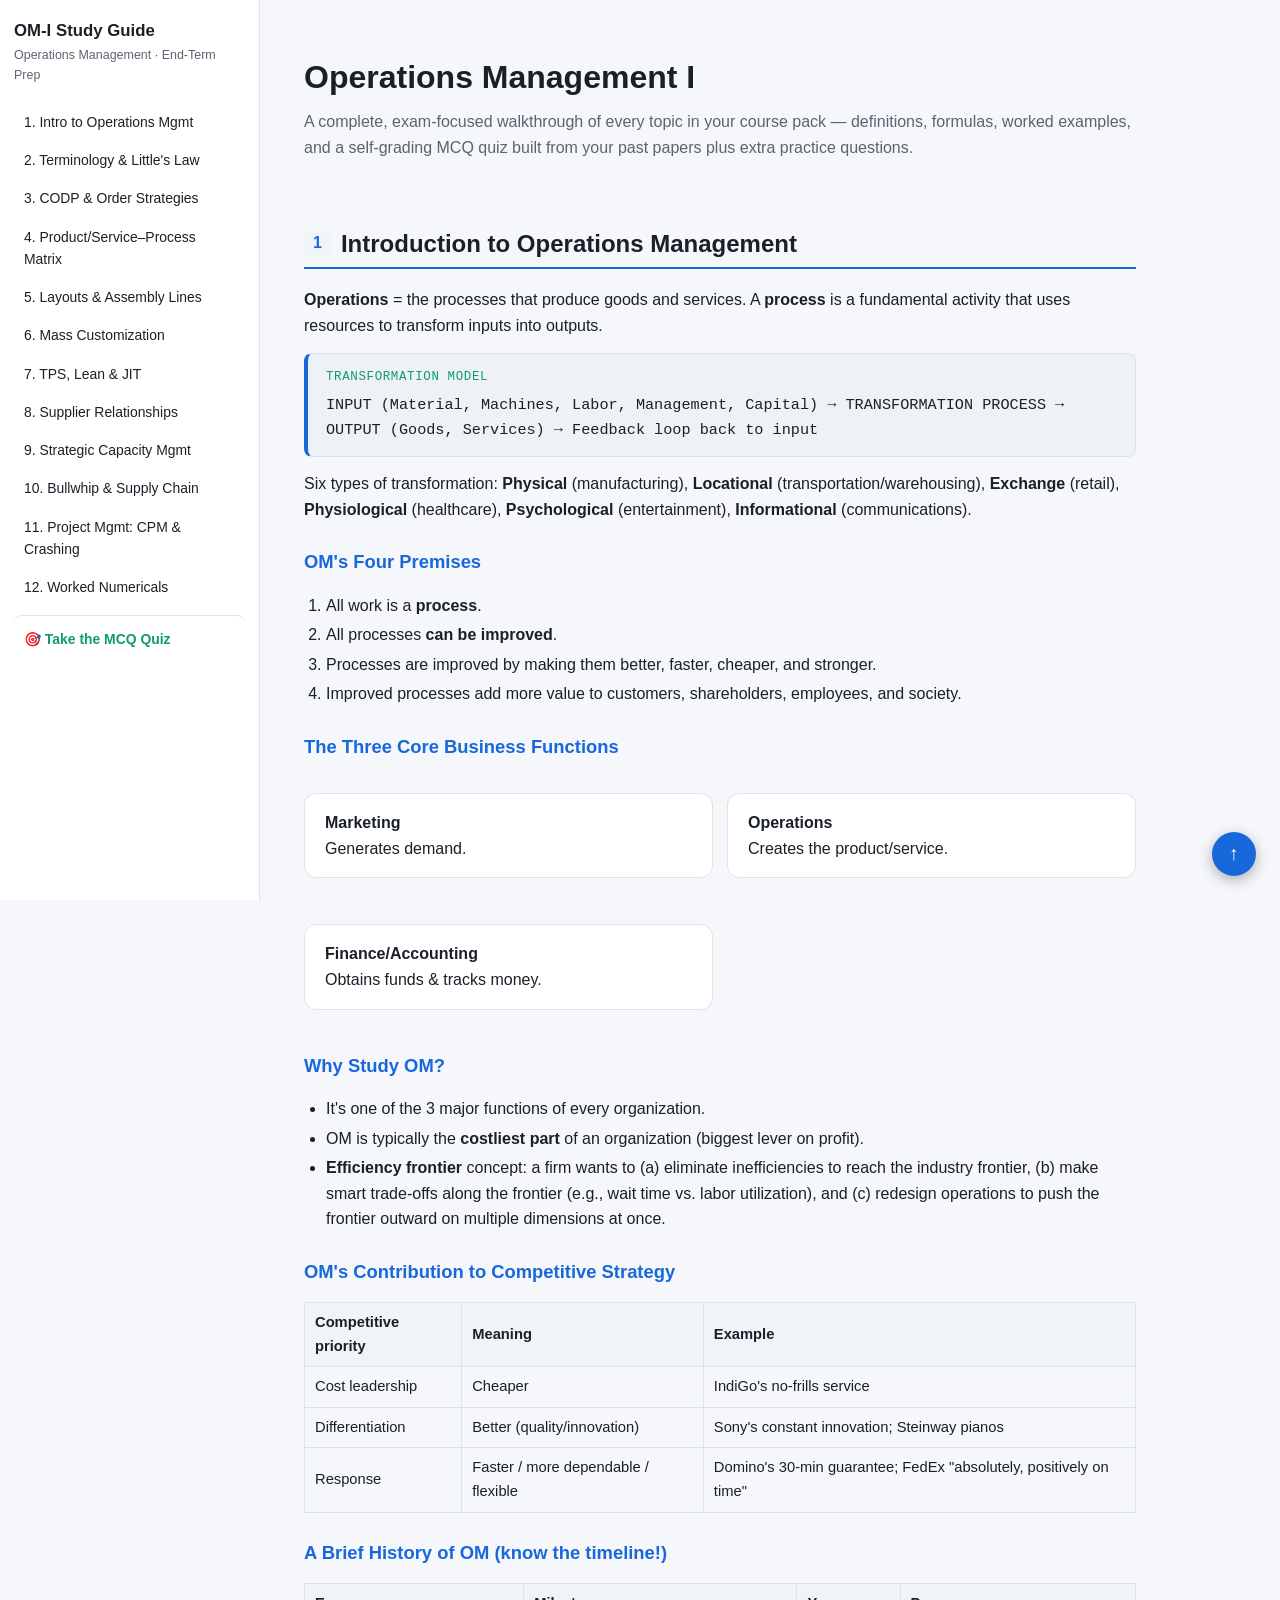
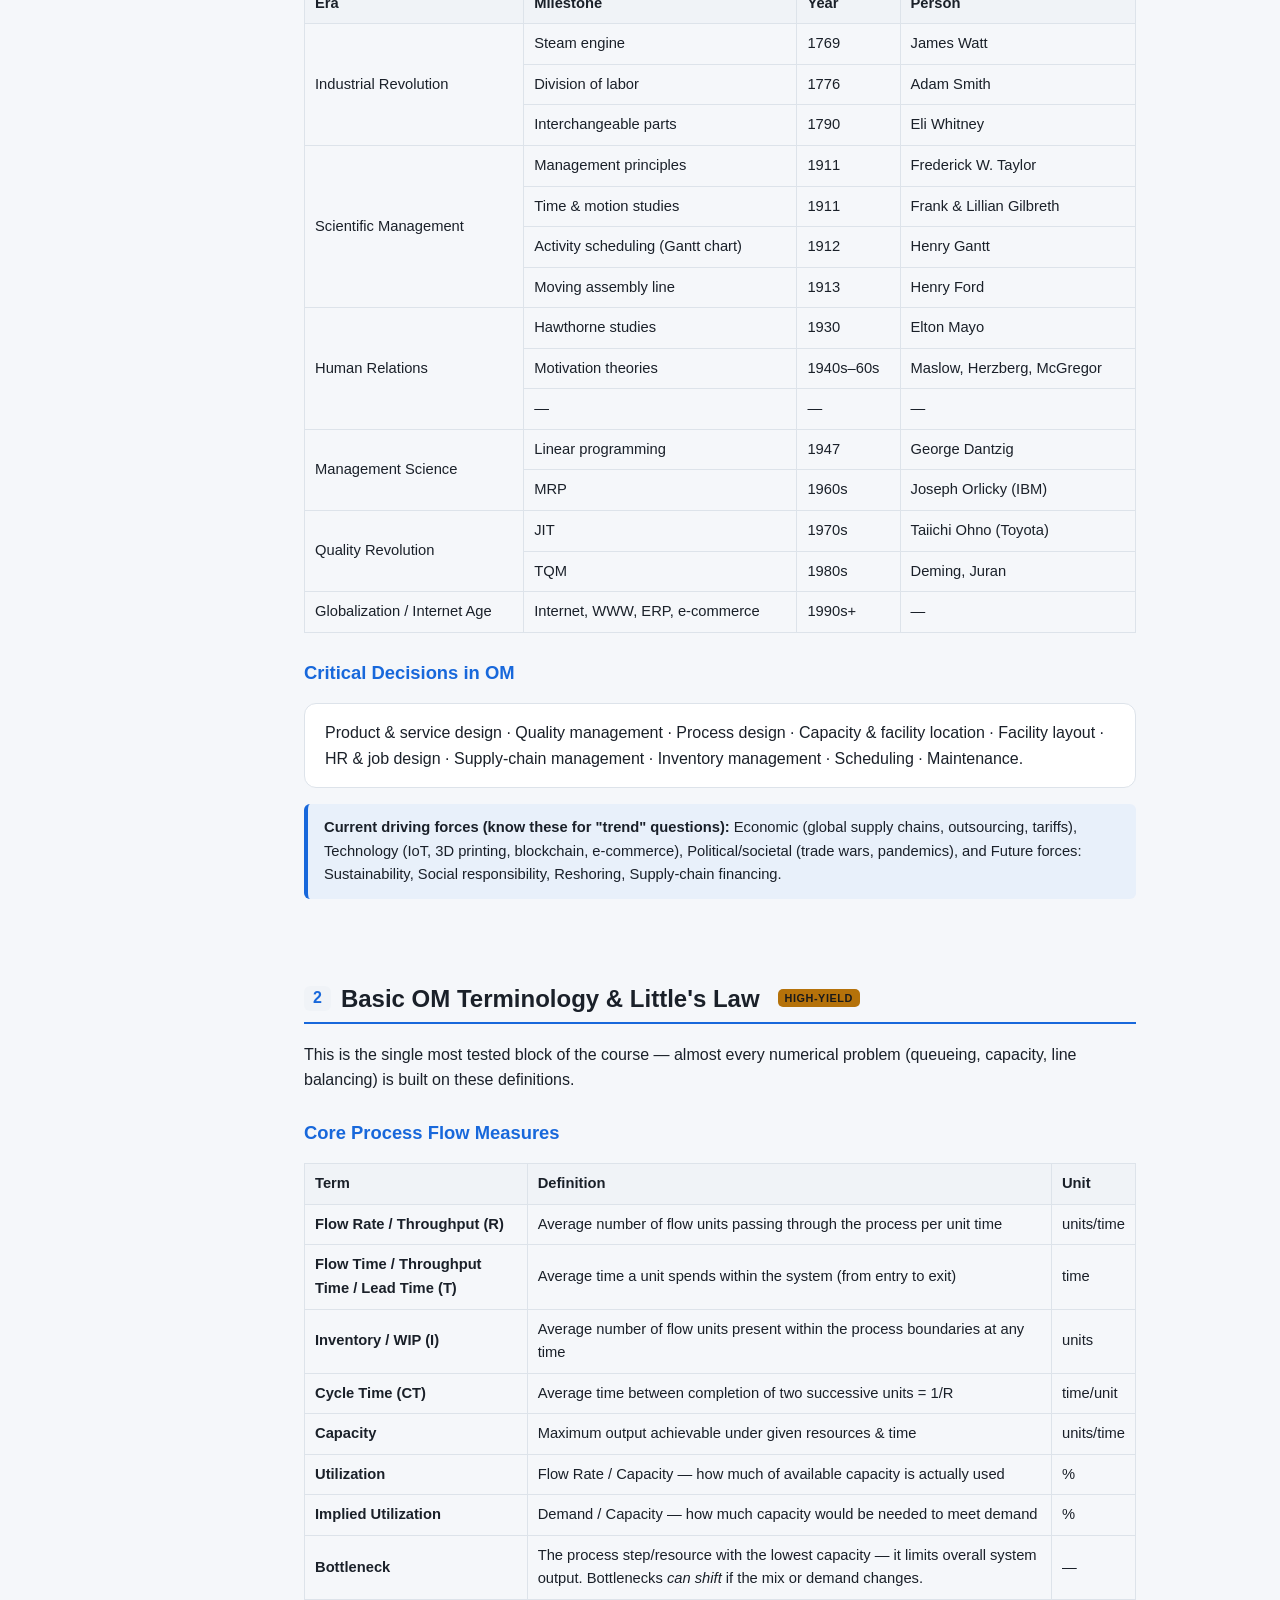
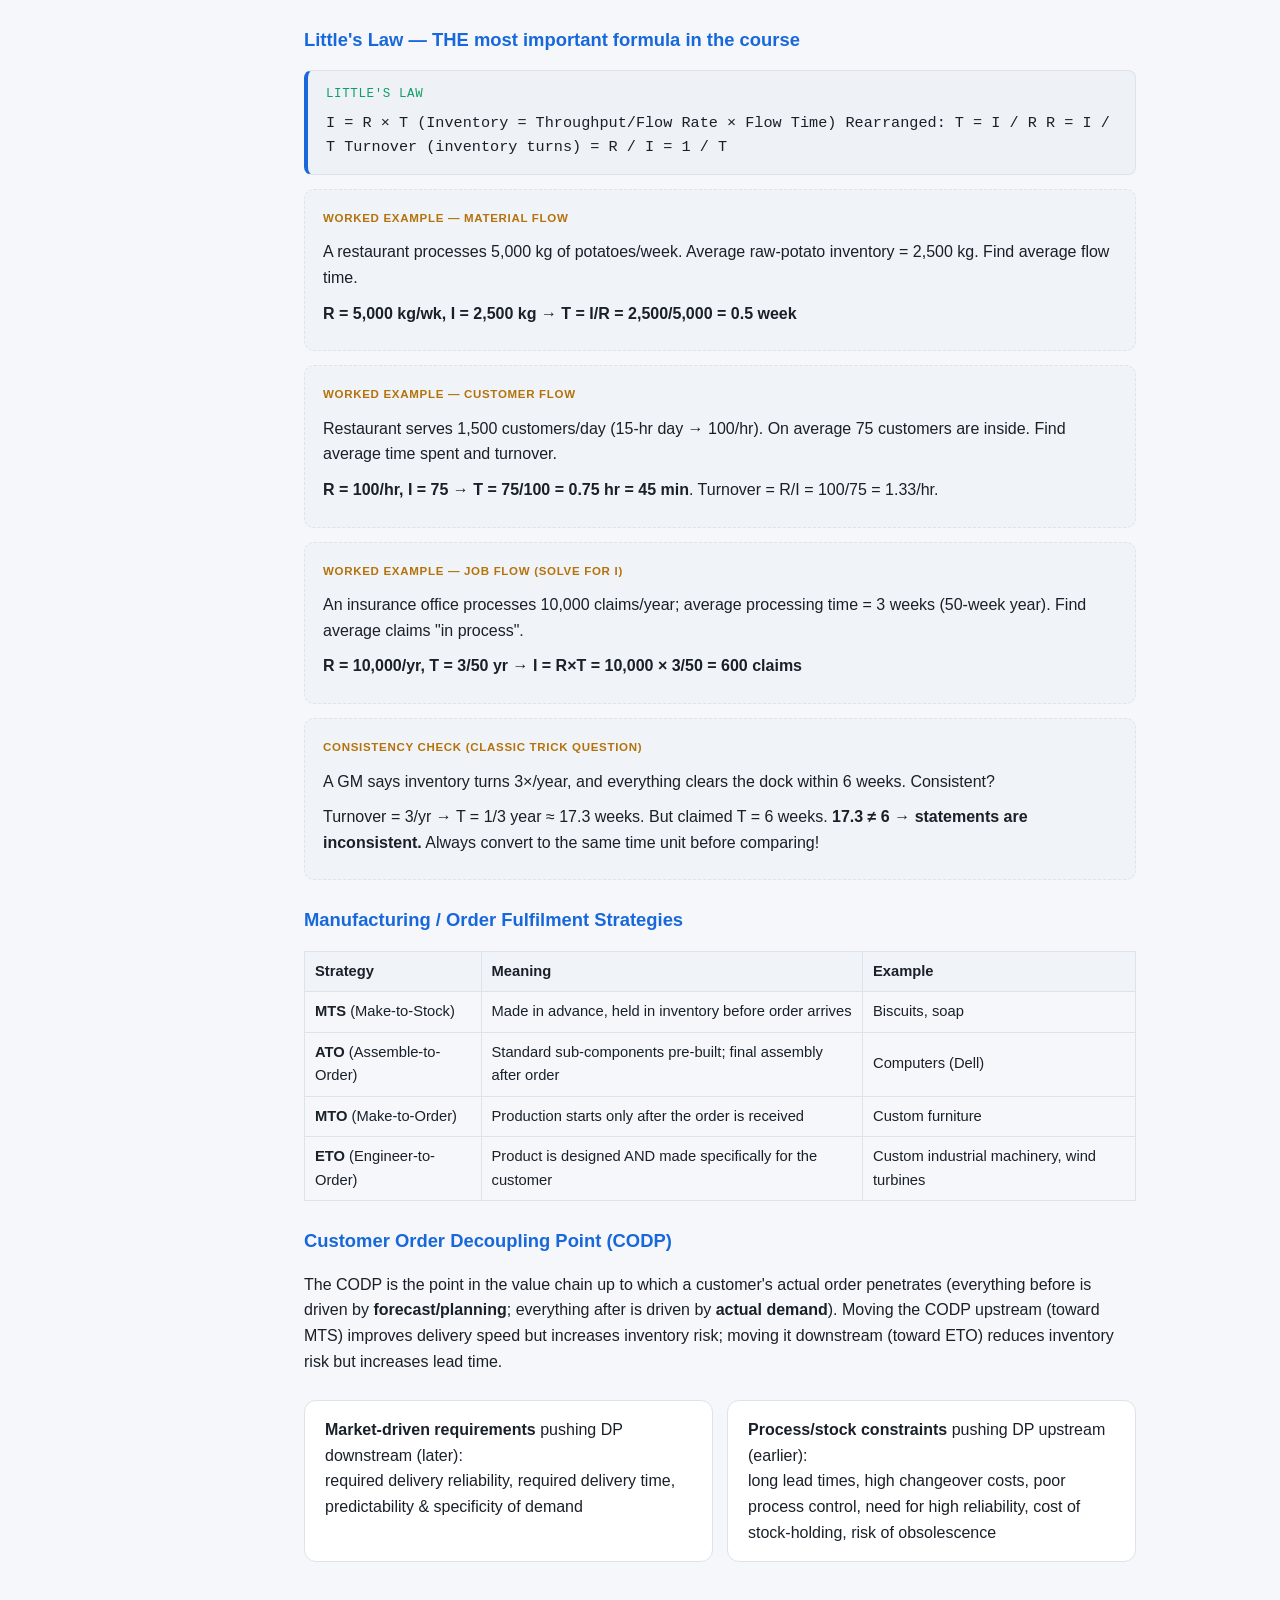
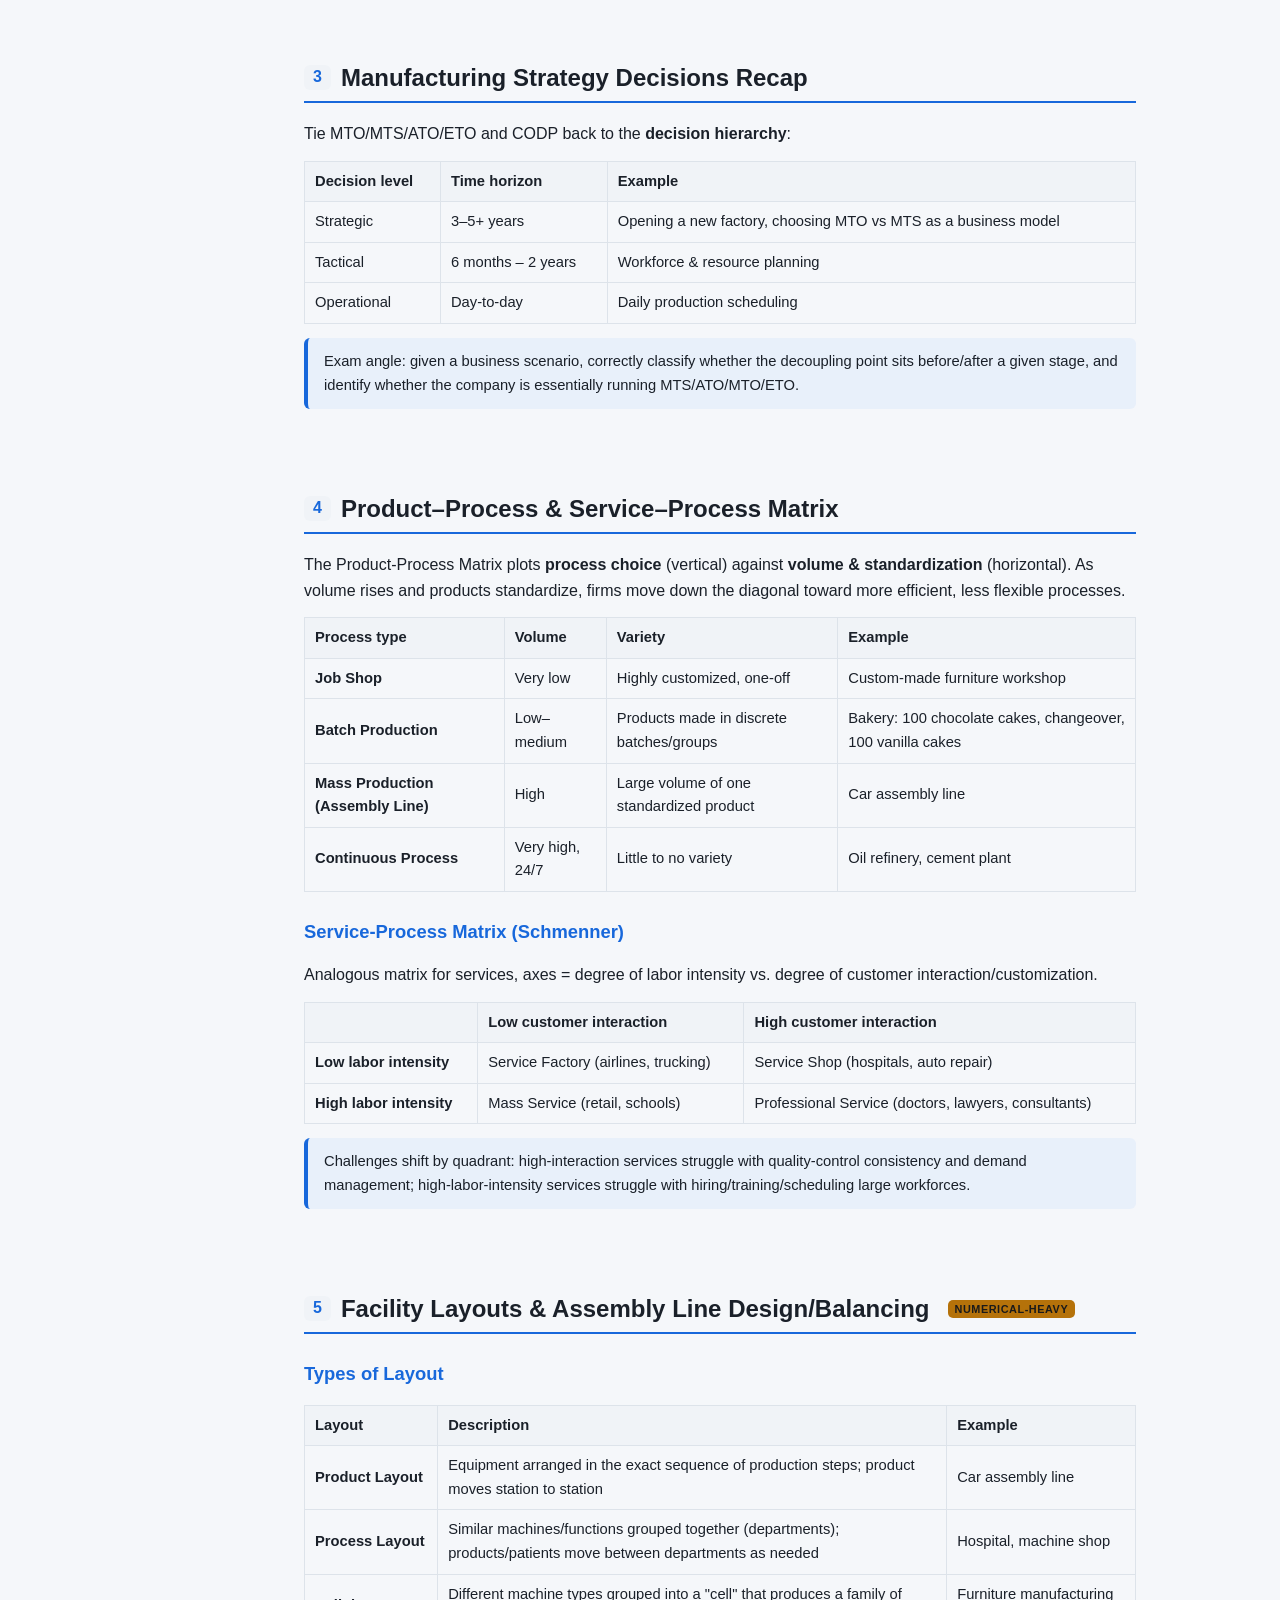
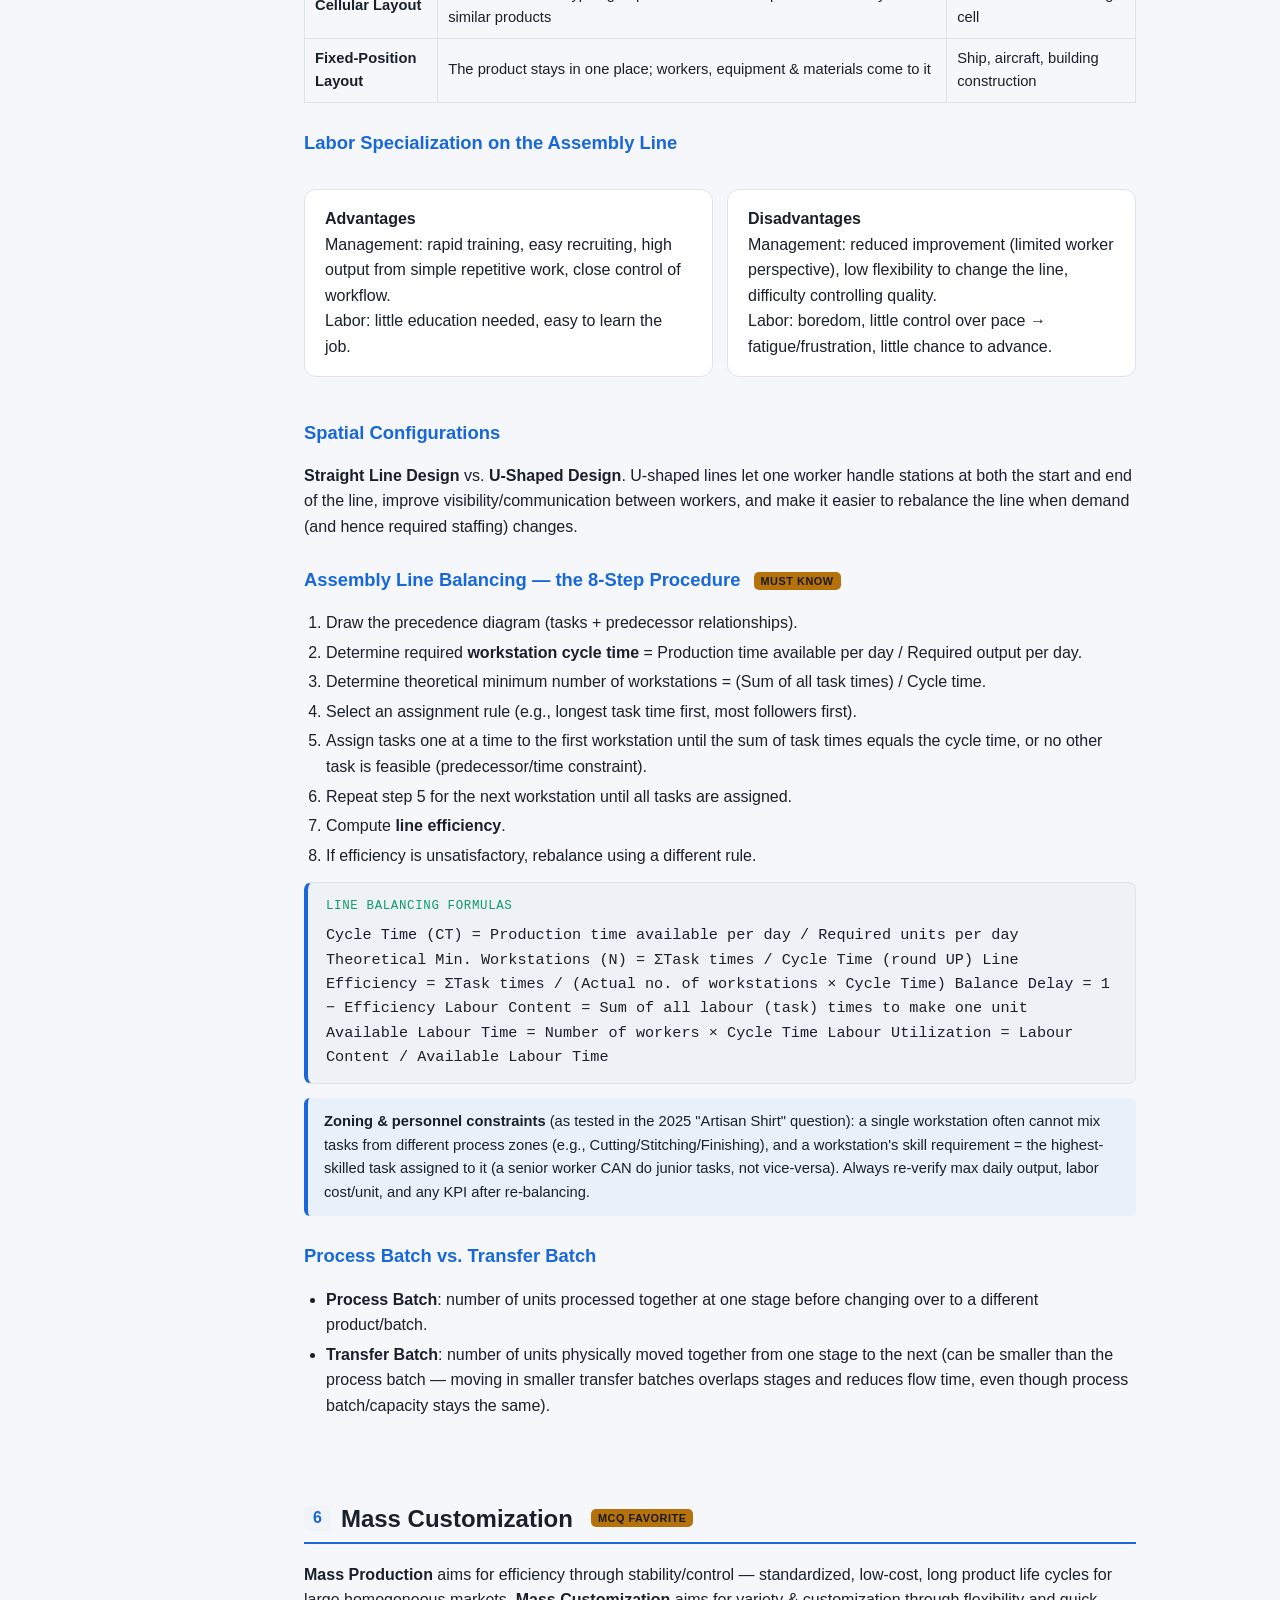
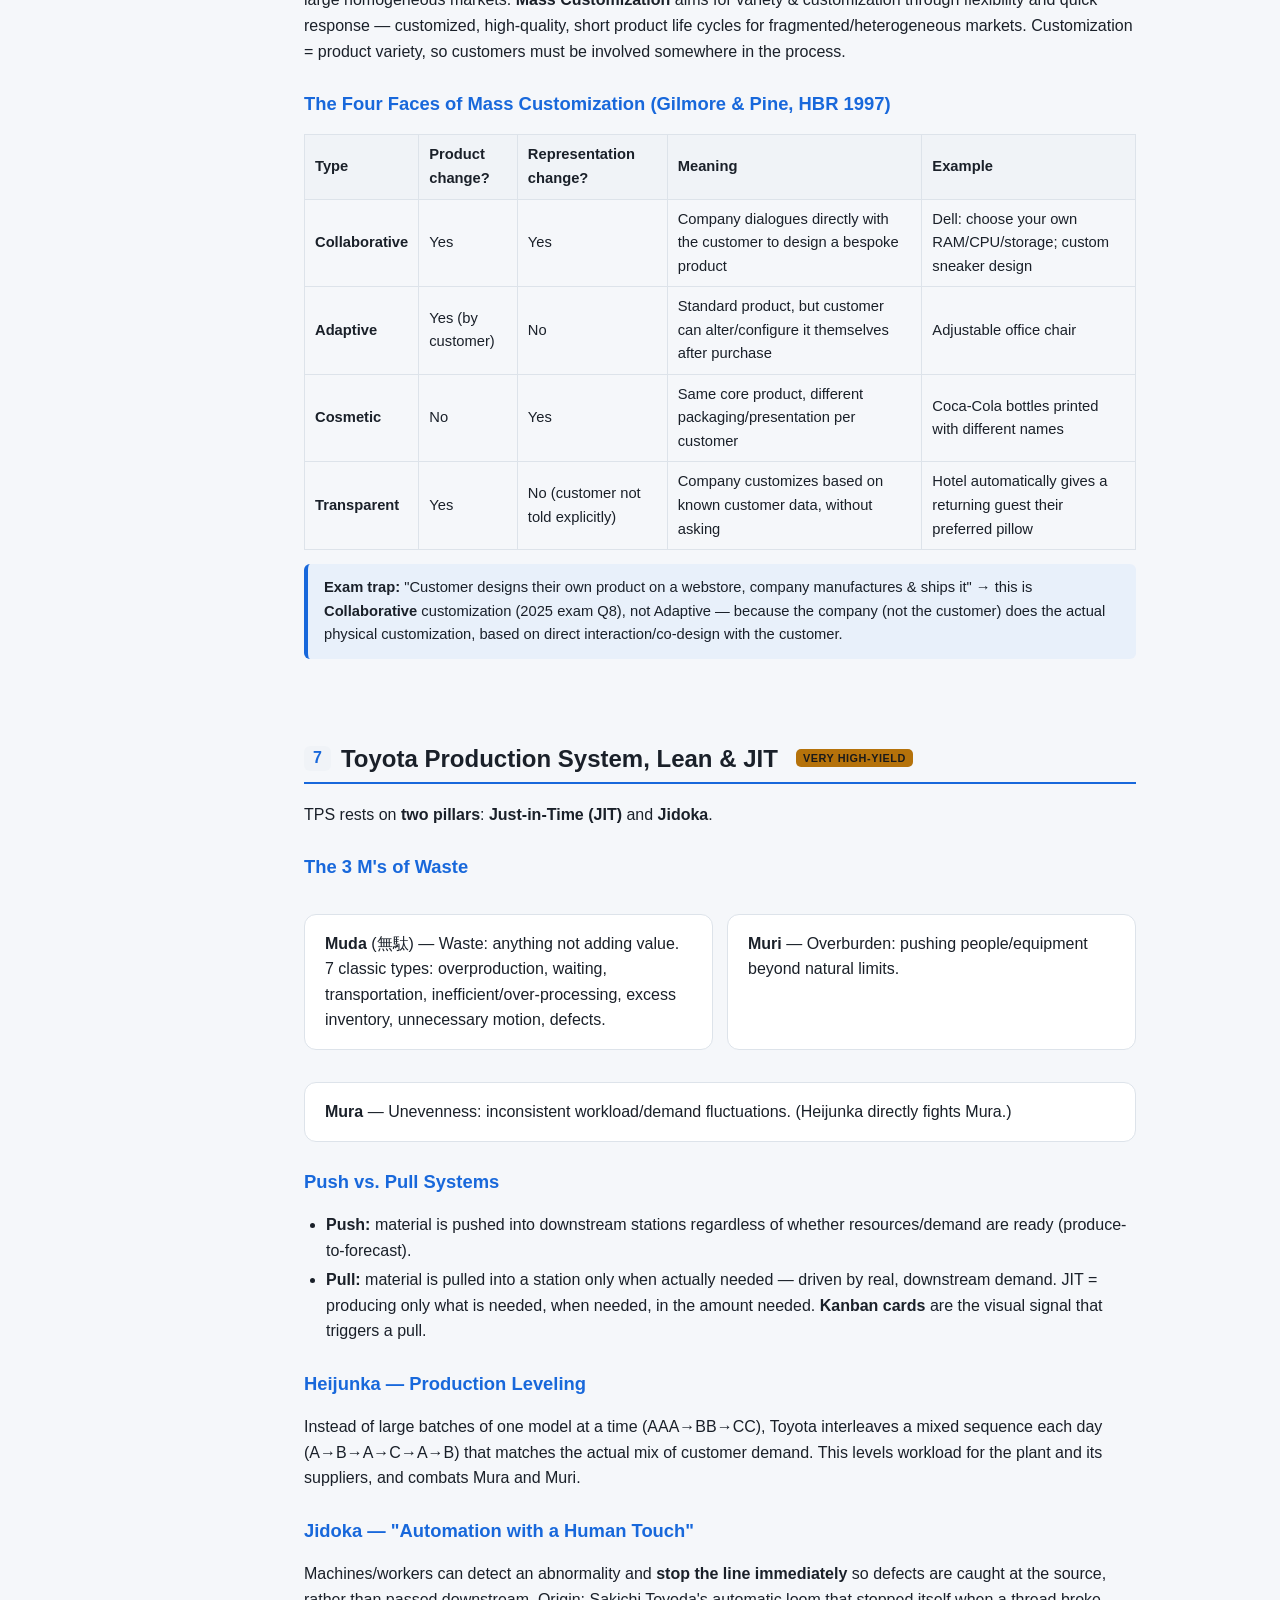
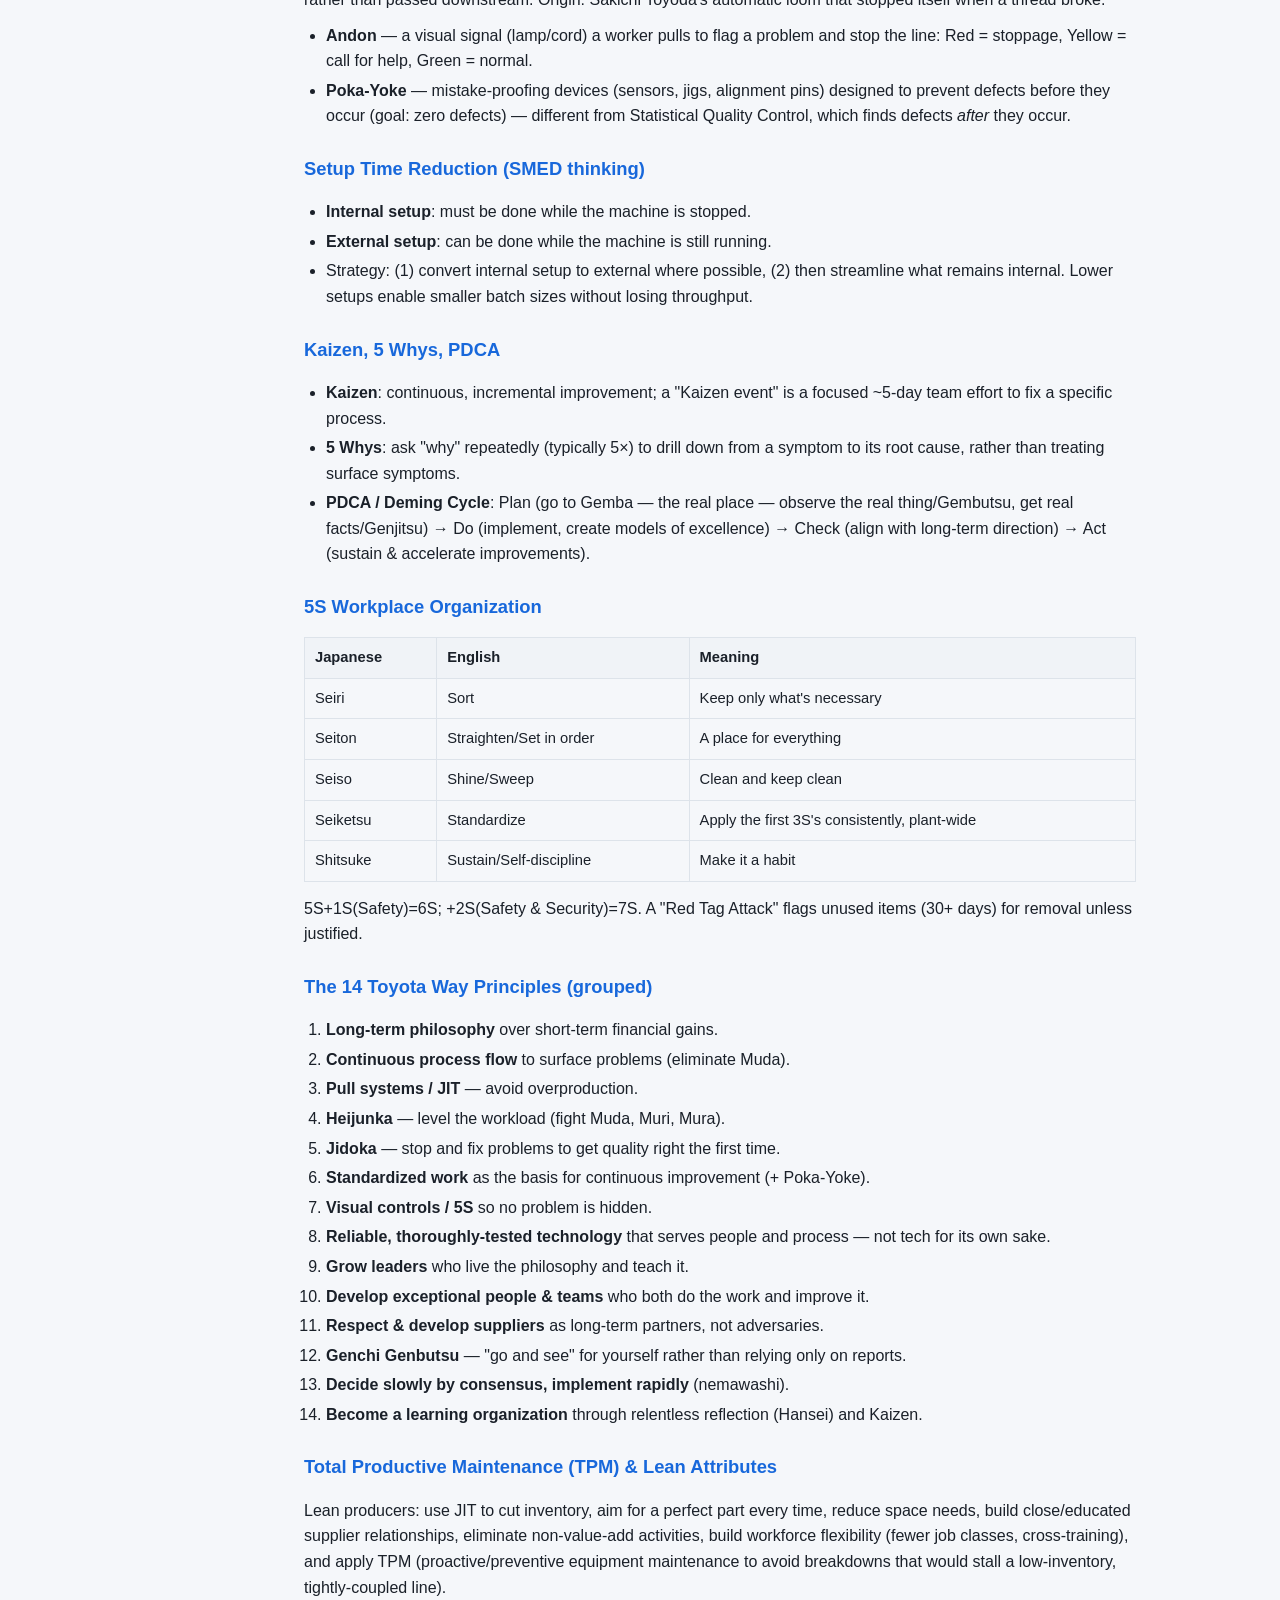
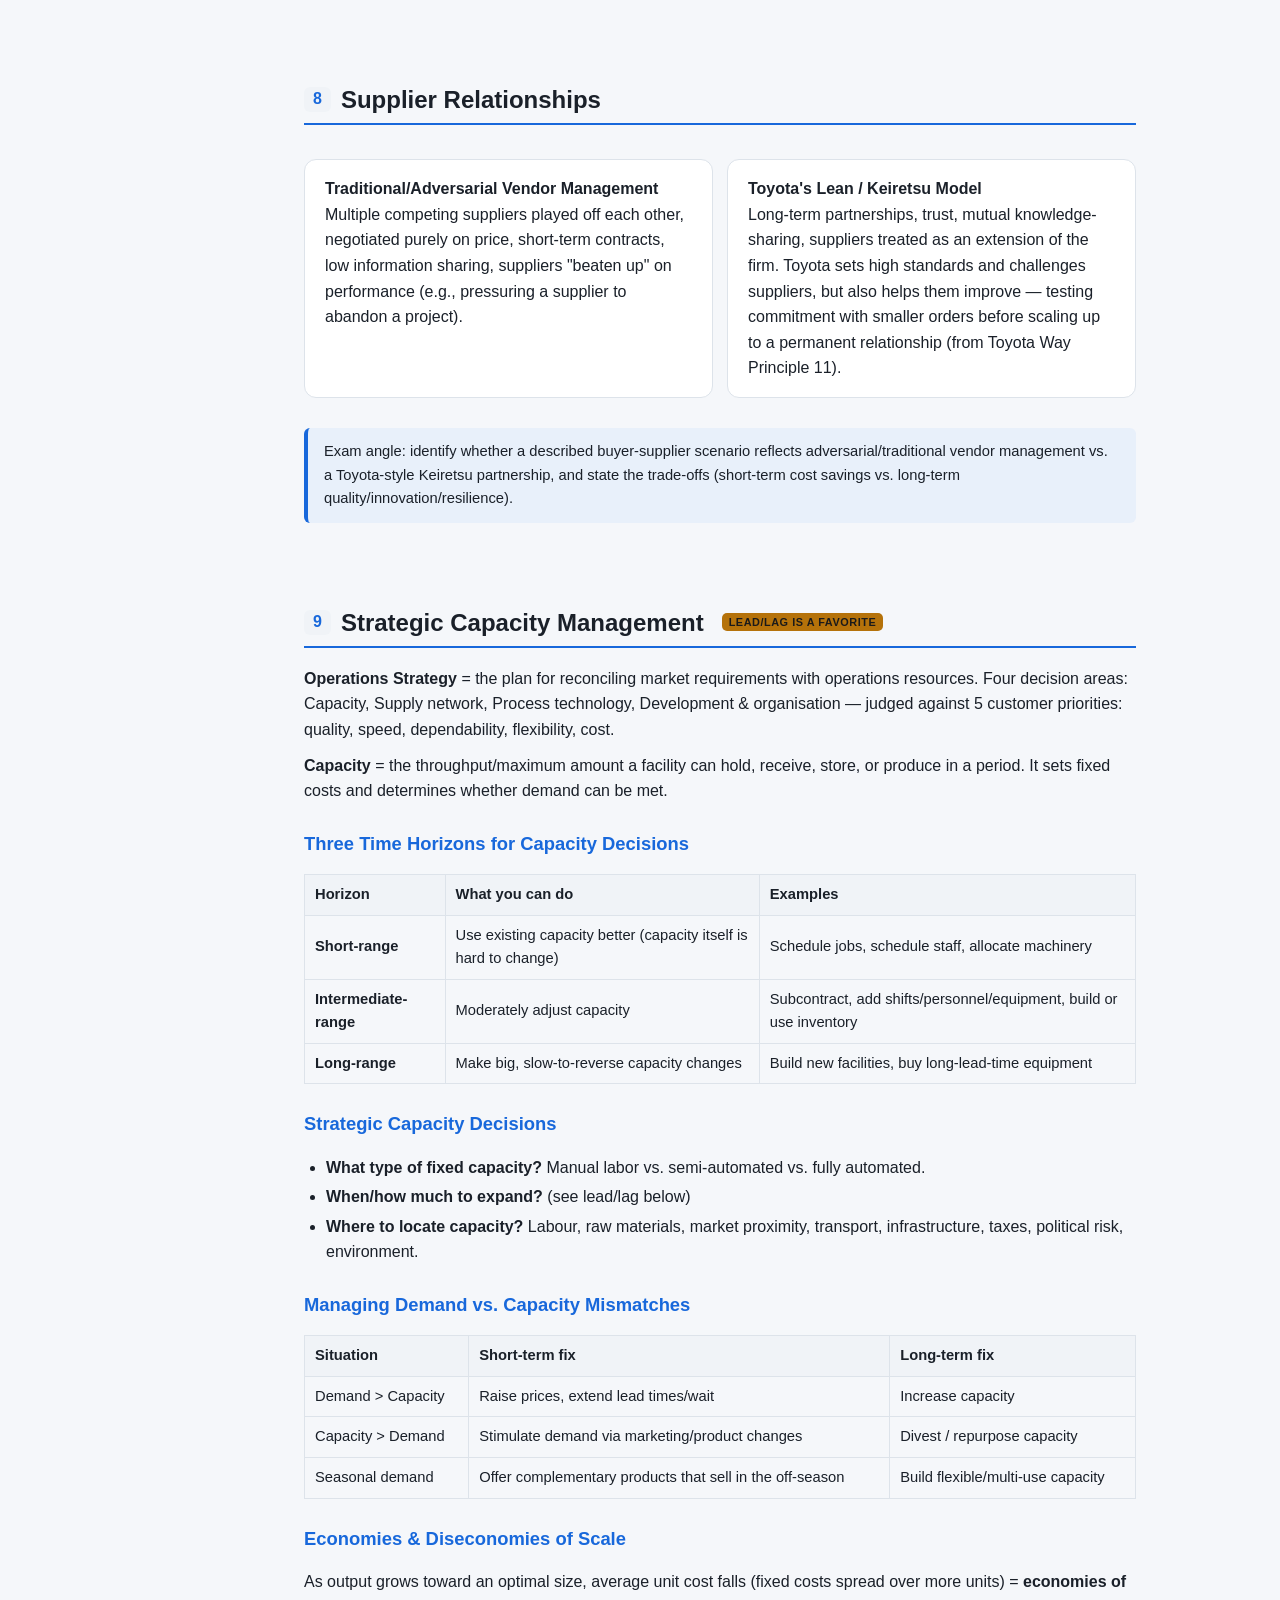
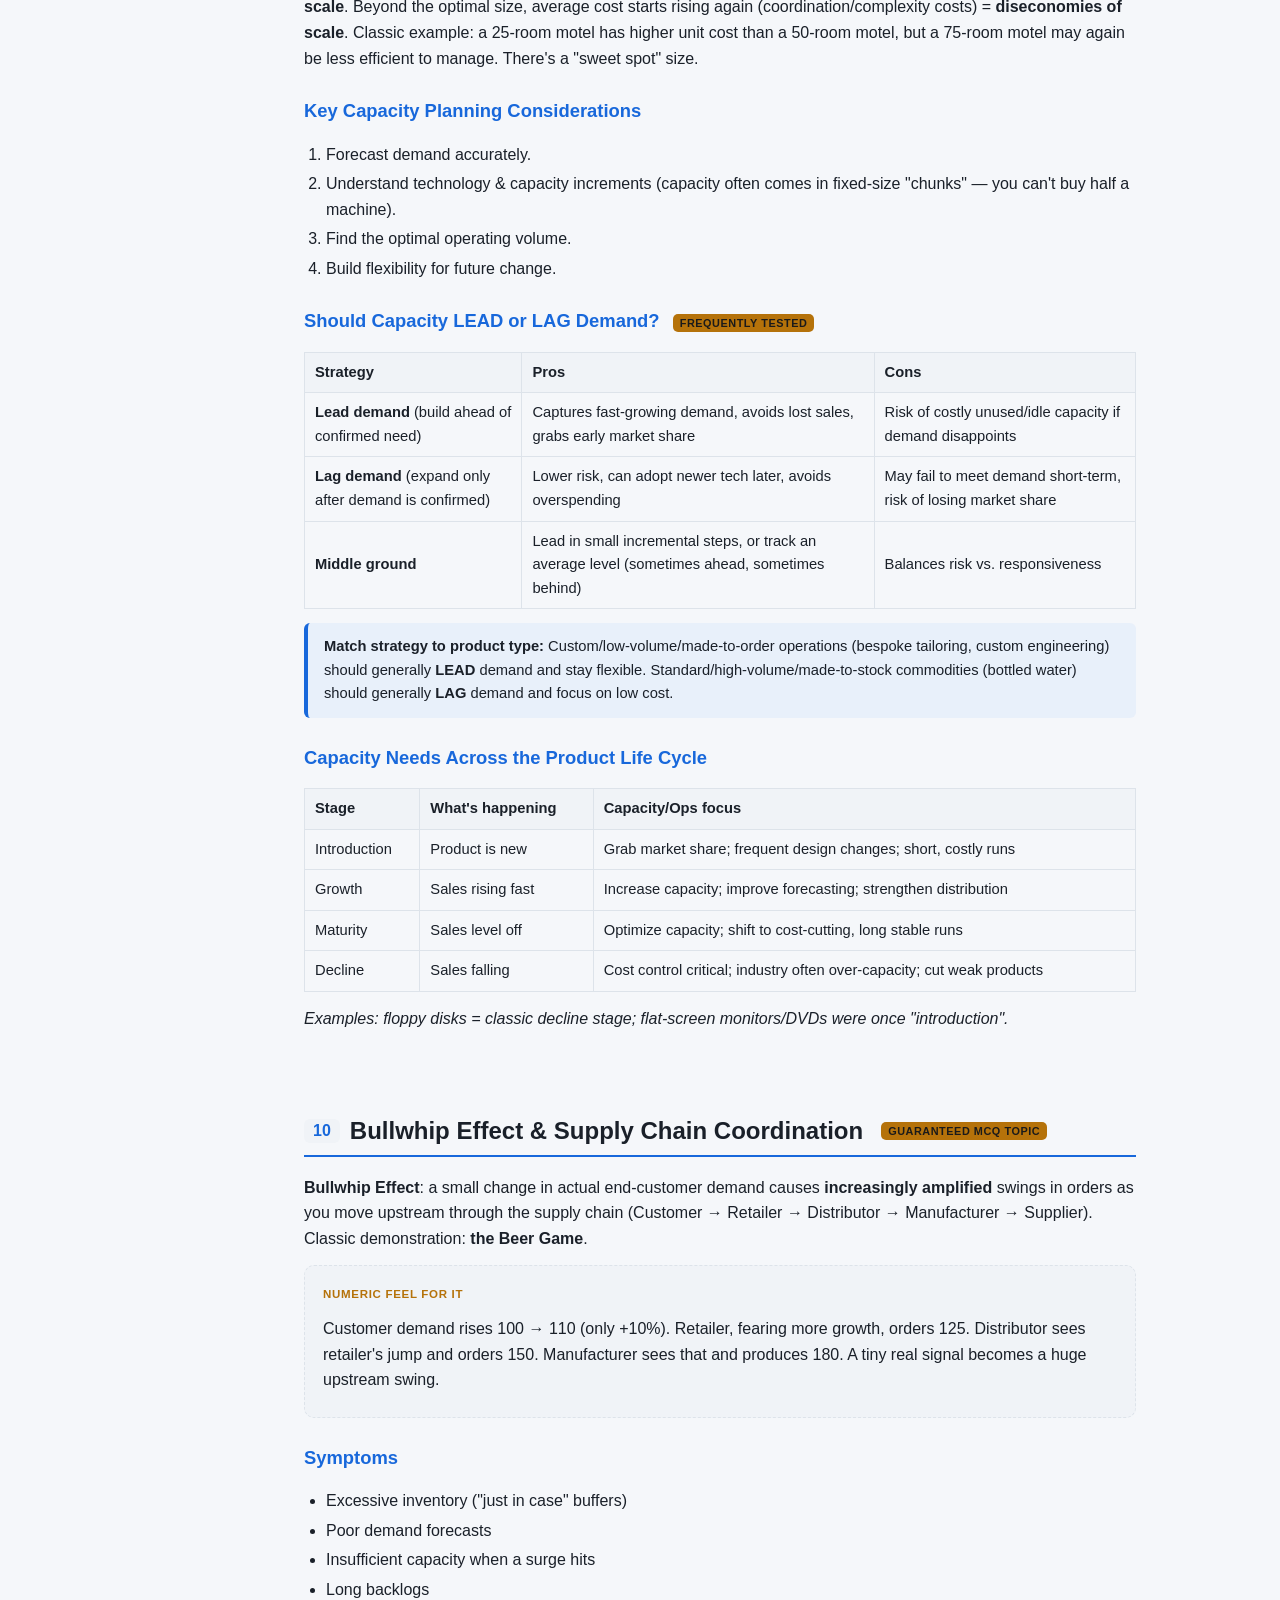
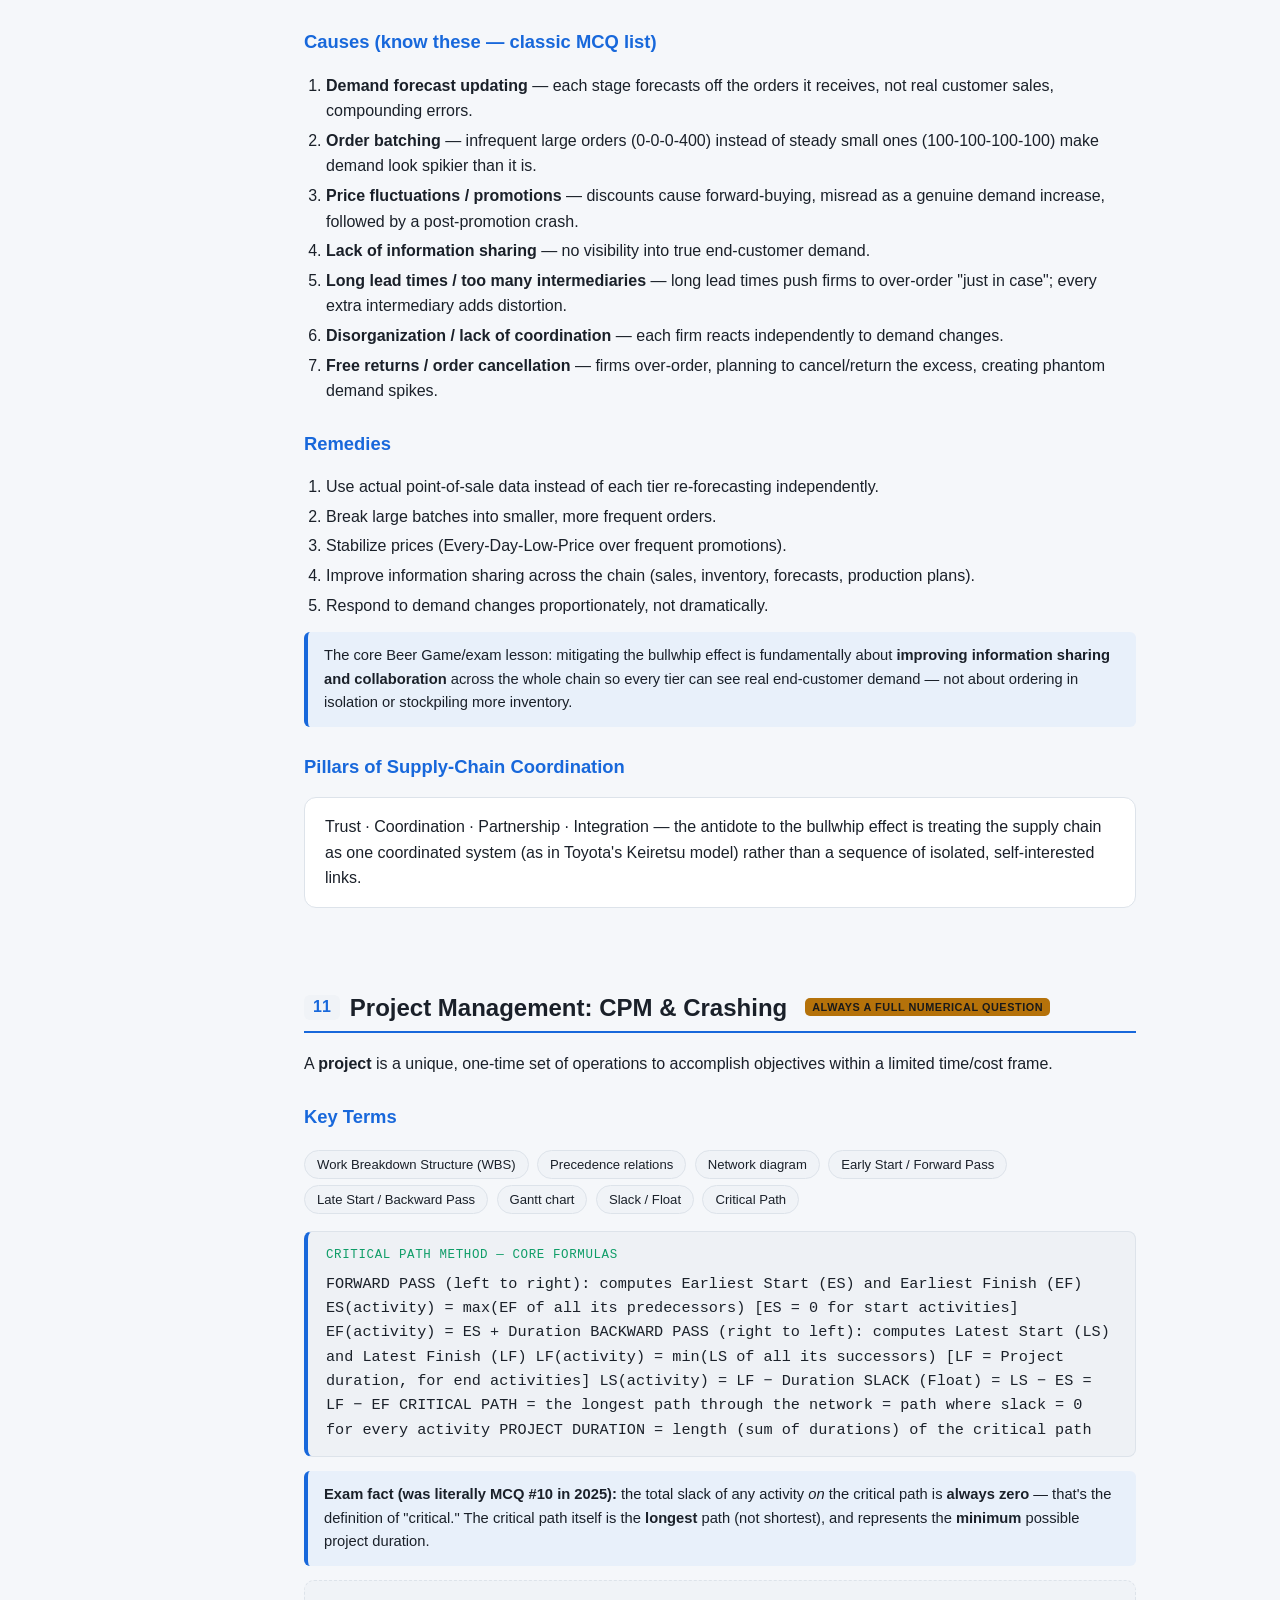
==== index.html @ f673f9f6 "Add OM-I exam study guide with interactive MCQ quiz Covers every topic in the course pack (Little's " ====
<!DOCTYPE html>
<html lang="en">
<head>
<meta charset="UTF-8">
<meta name="viewport" content="width=device-width, initial-scale=1.0">
<title>Operations Management I — Complete Study Guide</title>
<style>
:root{
  --bg:#0f1216; --bg2:#161b22; --card:#1a2029; --card2:#1f2733;
  --text:#e6e9ef; --muted:#9aa5b1; --accent:#4f9cff; --accent2:#5fd0a8;
  --warn:#f5a623; --bad:#ff5c6c; --good:#3ddc84; --border:#2a323f;
  --code:#0d1117;
}
@media (prefers-color-scheme: light){
  :root{
    --bg:#f5f7fa; --bg2:#ffffff; --card:#ffffff; --card2:#f0f3f7;
    --text:#1a2029; --muted:#5a6472; --accent:#1868db; --accent2:#0f9d68;
    --warn:#b5720a; --bad:#c0293b; --good:#1c8a4b; --border:#dde3ea;
    --code:#eef1f5;
  }
}
*{box-sizing:border-box;}
html{scroll-behavior:smooth;}
body{
  margin:0; font-family:-apple-system,BlinkMacSystemFont,"Segoe UI",Roboto,Helvetica,Arial,sans-serif;
  background:var(--bg); color:var(--text); line-height:1.6;
}
a{color:var(--accent); text-decoration:none;}
a:hover{text-decoration:underline;}

/* ---- Layout ---- */
.wrap{display:flex; min-height:100vh;}
.sidebar{
  width:260px; flex-shrink:0; background:var(--bg2); border-right:1px solid var(--border);
  padding:20px 14px; position:sticky; top:0; height:100vh; overflow-y:auto;
}
.sidebar h1{font-size:1.05rem; margin:0 0 4px; color:var(--text);}
.sidebar .sub{font-size:.78rem; color:var(--muted); margin-bottom:18px;}
.sidebar nav a{
  display:block; padding:7px 10px; border-radius:8px; font-size:.87rem; color:var(--text);
  margin-bottom:2px;
}
.sidebar nav a:hover{background:var(--card2); text-decoration:none;}
.sidebar nav a.quiz-link{color:var(--accent2); font-weight:600; margin-top:10px; border-top:1px solid var(--border); padding-top:12px;}
main{flex:1; padding:36px 44px 100px; max-width:920px;}
@media (max-width:880px){
  .wrap{flex-direction:column;}
  .sidebar{width:100%; height:auto; position:relative; border-right:none; border-bottom:1px solid var(--border);}
  main{padding:24px 18px 80px;}
}

/* ---- Typography ---- */
h1,h2,h3,h4{color:var(--text); line-height:1.3;}
.hero{margin-bottom:40px;}
.hero h1{font-size:2rem; margin-bottom:6px;}
.hero p{color:var(--muted); font-size:1rem;}
section.topic{margin-bottom:56px; padding-top:8px;}
section.topic h2{
  font-size:1.5rem; border-bottom:2px solid var(--accent); padding-bottom:8px; margin-bottom:18px;
  display:flex; align-items:center; gap:10px;
}
section.topic h2 .num{color:var(--accent); font-size:1rem; font-weight:700; background:var(--card2); border-radius:6px; padding:2px 9px;}
h3{font-size:1.15rem; margin-top:28px; color:var(--accent);}
h4{font-size:1rem; margin-top:18px; color:var(--text);}
p{margin:10px 0;}
ul,ol{margin:8px 0; padding-left:22px;}
li{margin:4px 0;}
strong{color:var(--text);}

/* ---- Cards / boxes ---- */
.card{background:var(--card); border:1px solid var(--border); border-radius:12px; padding:16px 20px; margin:16px 0;}
.formula{
  background:var(--code); border:1px solid var(--border); border-left:4px solid var(--accent);
  border-radius:8px; padding:14px 18px; margin:14px 0; font-family:"SF Mono",Consolas,Menlo,monospace;
  font-size:.95rem; overflow-x:auto;
}
.formula .label{display:block; font-family:inherit; color:var(--accent2); font-size:.78rem; text-transform:uppercase; letter-spacing:.05em; margin-bottom:6px;}
.example{background:var(--card2); border-radius:10px; padding:14px 18px; margin:14px 0; border:1px dashed var(--border);}
.example .tag{font-size:.72rem; text-transform:uppercase; letter-spacing:.06em; color:var(--warn); font-weight:700;}
.note{background:rgba(79,156,255,.08); border-left:4px solid var(--accent); padding:12px 16px; border-radius:6px; margin:14px 0; font-size:.92rem;}
.examtag{
  display:inline-block; font-size:.68rem; font-weight:700; text-transform:uppercase; letter-spacing:.05em;
  background:var(--warn); color:#1a1a1a; border-radius:5px; padding:2px 7px; margin-left:8px; vertical-align:middle;
}
table{width:100%; border-collapse:collapse; margin:14px 0; font-size:.92rem;}
th,td{border:1px solid var(--border); padding:8px 10px; text-align:left;}
th{background:var(--card2); color:var(--text);}
.grid2{display:grid; grid-template-columns:1fr 1fr; gap:14px;}
@media(max-width:640px){.grid2{grid-template-columns:1fr;}}
.pill{display:inline-block; background:var(--card2); border:1px solid var(--border); border-radius:20px; padding:3px 12px; font-size:.82rem; margin:3px 4px 3px 0;}
.toc-badge{background:var(--accent); color:#fff; border-radius:50%; width:22px; height:22px; display:inline-flex; align-items:center; justify-content:center; font-size:.7rem; margin-right:6px;}

/* ---- Quiz ---- */
#quiz-app{margin-top:10px;}
.quiz-controls{display:flex; flex-wrap:wrap; gap:10px; margin-bottom:20px; align-items:center;}
select,button{
  font-family:inherit; font-size:.9rem; padding:8px 14px; border-radius:8px; border:1px solid var(--border);
  background:var(--card2); color:var(--text); cursor:pointer;
}
button.primary{background:var(--accent); color:#fff; border:none; font-weight:600;}
button.primary:hover{opacity:.9;}
button:hover{filter:brightness(1.1);}
.quiz-progress{color:var(--muted); font-size:.85rem; margin-left:auto;}
.score-banner{
  display:none; background:var(--card); border:1px solid var(--border); border-radius:12px;
  padding:20px; text-align:center; margin-bottom:20px;
}
.score-banner h3{margin:0 0 6px; font-size:1.6rem;}
.qcard{background:var(--card); border:1px solid var(--border); border-radius:12px; padding:22px 24px; margin-bottom:16px;}
.qcard .qtop{display:flex; justify-content:space-between; align-items:baseline; margin-bottom:10px;}
.qcard .qnum{color:var(--muted); font-size:.8rem; font-weight:700; text-transform:uppercase; letter-spacing:.04em;}
.qcard .qtopic{color:var(--accent2); font-size:.75rem; font-weight:600; background:rgba(95,208,168,.12); padding:2px 9px; border-radius:12px;}
.qcard .qtext{font-size:1.05rem; margin:8px 0 16px; color:var(--text);}
.opt{
  display:block; width:100%; text-align:left; background:var(--card2); border:1px solid var(--border);
  border-radius:9px; padding:11px 15px; margin-bottom:9px; cursor:pointer; font-size:.94rem; color:var(--text);
  transition:background .15s, border-color .15s;
}
.opt:hover{border-color:var(--accent);}
.opt.selected{border-color:var(--accent); background:rgba(79,156,255,.12);}
.opt.correct{border-color:var(--good); background:rgba(61,220,132,.14); font-weight:600;}
.opt.incorrect{border-color:var(--bad); background:rgba(255,92,108,.14);}
.opt:disabled{cursor:default;}
.explain{
  display:none; margin-top:12px; padding:12px 15px; border-radius:8px; background:var(--code);
  font-size:.88rem; border-left:3px solid var(--accent2); color:var(--muted);
}
.explain strong{color:var(--text);}
.quiz-nav{display:flex; justify-content:space-between; margin-top:20px;}
#quiz-summary{display:none;}
.summary-row{display:flex; justify-content:space-between; padding:8px 0; border-bottom:1px solid var(--border); font-size:.88rem;}
.summary-row.wrong{color:var(--bad);}
.summary-row.right{color:var(--good);}
footer{color:var(--muted); font-size:.8rem; text-align:center; padding:30px 0; border-top:1px solid var(--border); margin-top:40px;}
.backtop{position:fixed; bottom:24px; right:24px; background:var(--accent); color:#fff; border-radius:50%; width:44px; height:44px; display:flex; align-items:center; justify-content:center; box-shadow:0 4px 14px rgba(0,0,0,.3); font-size:1.2rem; cursor:pointer; z-index:50;}
</style>
</head>
<body>
<div class="wrap">
<aside class="sidebar">
  <h1>OM-I Study Guide</h1>
  <div class="sub">Operations Management · End-Term Prep</div>
  <nav>
    <a href="#intro">1. Intro to Operations Mgmt</a>
    <a href="#terminology">2. Terminology &amp; Little's Law</a>
    <a href="#codp">3. CODP &amp; Order Strategies</a>
    <a href="#processmatrix">4. Product/Service–Process Matrix</a>
    <a href="#layouts">5. Layouts &amp; Assembly Lines</a>
    <a href="#masscustom">6. Mass Customization</a>
    <a href="#tps">7. TPS, Lean &amp; JIT</a>
    <a href="#suppliers">8. Supplier Relationships</a>
    <a href="#capacity">9. Strategic Capacity Mgmt</a>
    <a href="#bullwhip">10. Bullwhip &amp; Supply Chain</a>
    <a href="#projects">11. Project Mgmt: CPM &amp; Crashing</a>
    <a href="#worked">12. Worked Numericals</a>
    <a href="#quiz" class="quiz-link">🎯 Take the MCQ Quiz</a>
  </nav>
</aside>

<main>
  <div class="hero">
    <h1>Operations Management I</h1>
    <p>A complete, exam-focused walkthrough of every topic in your course pack — definitions, formulas, worked examples, and a self-grading MCQ quiz built from your past papers plus extra practice questions.</p>
  </div>

  <!-- 1. INTRO -->
  <section class="topic" id="intro">
    <h2><span class="num">1</span> Introduction to Operations Management</h2>

    <p><strong>Operations</strong> = the processes that produce goods and services. A <strong>process</strong> is a fundamental activity that uses resources to transform inputs into outputs.</p>

    <div class="formula"><span class="label">Transformation model</span>
INPUT (Material, Machines, Labor, Management, Capital) → TRANSFORMATION PROCESS → OUTPUT (Goods, Services) → Feedback loop back to input
    </div>

    <p>Six types of transformation: <strong>Physical</strong> (manufacturing), <strong>Locational</strong> (transportation/warehousing), <strong>Exchange</strong> (retail), <strong>Physiological</strong> (healthcare), <strong>Psychological</strong> (entertainment), <strong>Informational</strong> (communications).</p>

    <h3>OM's Four Premises</h3>
    <ol>
      <li>All work is a <strong>process</strong>.</li>
      <li>All processes <strong>can be improved</strong>.</li>
      <li>Processes are improved by making them better, faster, cheaper, and stronger.</li>
      <li>Improved processes add more value to customers, shareholders, employees, and society.</li>
    </ol>

    <h3>The Three Core Business Functions</h3>
    <div class="grid2">
      <div class="card"><strong>Marketing</strong><br>Generates demand.</div>
      <div class="card"><strong>Operations</strong><br>Creates the product/service.</div>
      <div class="card"><strong>Finance/Accounting</strong><br>Obtains funds &amp; tracks money.</div>
    </div>

    <h3>Why Study OM?</h3>
    <ul>
      <li>It's one of the 3 major functions of every organization.</li>
      <li>OM is typically the <strong>costliest part</strong> of an organization (biggest lever on profit).</li>
      <li><strong>Efficiency frontier</strong> concept: a firm wants to (a) eliminate inefficiencies to reach the industry frontier, (b) make smart trade-offs along the frontier (e.g., wait time vs. labor utilization), and (c) redesign operations to push the frontier outward on multiple dimensions at once.</li>
    </ul>

    <h3>OM's Contribution to Competitive Strategy</h3>
    <table>
      <tr><th>Competitive priority</th><th>Meaning</th><th>Example</th></tr>
      <tr><td>Cost leadership</td><td>Cheaper</td><td>IndiGo's no-frills service</td></tr>
      <tr><td>Differentiation</td><td>Better (quality/innovation)</td><td>Sony's constant innovation; Steinway pianos</td></tr>
      <tr><td>Response</td><td>Faster / more dependable / flexible</td><td>Domino's 30-min guarantee; FedEx "absolutely, positively on time"</td></tr>
    </table>

    <h3>A Brief History of OM (know the timeline!)</h3>
    <table>
      <tr><th>Era</th><th>Milestone</th><th>Year</th><th>Person</th></tr>
      <tr><td rowspan="3">Industrial Revolution</td><td>Steam engine</td><td>1769</td><td>James Watt</td></tr>
      <tr><td>Division of labor</td><td>1776</td><td>Adam Smith</td></tr>
      <tr><td>Interchangeable parts</td><td>1790</td><td>Eli Whitney</td></tr>
      <tr><td rowspan="4">Scientific Management</td><td>Management principles</td><td>1911</td><td>Frederick W. Taylor</td></tr>
      <tr><td>Time &amp; motion studies</td><td>1911</td><td>Frank &amp; Lillian Gilbreth</td></tr>
      <tr><td>Activity scheduling (Gantt chart)</td><td>1912</td><td>Henry Gantt</td></tr>
      <tr><td>Moving assembly line</td><td>1913</td><td>Henry Ford</td></tr>
      <tr><td rowspan="3">Human Relations</td><td>Hawthorne studies</td><td>1930</td><td>Elton Mayo</td></tr>
      <tr><td>Motivation theories</td><td>1940s–60s</td><td>Maslow, Herzberg, McGregor</td></tr>
      <tr><td>—</td><td>—</td><td>—</td></tr>
      <tr><td rowspan="2">Management Science</td><td>Linear programming</td><td>1947</td><td>George Dantzig</td></tr>
      <tr><td>MRP</td><td>1960s</td><td>Joseph Orlicky (IBM)</td></tr>
      <tr><td rowspan="2">Quality Revolution</td><td>JIT</td><td>1970s</td><td>Taiichi Ohno (Toyota)</td></tr>
      <tr><td>TQM</td><td>1980s</td><td>Deming, Juran</td></tr>
      <tr><td>Globalization / Internet Age</td><td>Internet, WWW, ERP, e-commerce</td><td>1990s+</td><td>—</td></tr>
    </table>

    <h3>Critical Decisions in OM</h3>
    <p class="card">Product &amp; service design · Quality management · Process design · Capacity &amp; facility location · Facility layout · HR &amp; job design · Supply-chain management · Inventory management · Scheduling · Maintenance.</p>

    <div class="note"><strong>Current driving forces (know these for "trend" questions):</strong> Economic (global supply chains, outsourcing, tariffs), Technology (IoT, 3D printing, blockchain, e-commerce), Political/societal (trade wars, pandemics), and Future forces: Sustainability, Social responsibility, Reshoring, Supply-chain financing.</div>
  </section>

  <!-- 2. TERMINOLOGY & LITTLE'S LAW -->
  <section class="topic" id="terminology">
    <h2><span class="num">2</span> Basic OM Terminology &amp; Little's Law <span class="examtag">High-yield</span></h2>

    <p>This is the single most tested block of the course — almost every numerical problem (queueing, capacity, line balancing) is built on these definitions.</p>

    <h3>Core Process Flow Measures</h3>
    <table>
      <tr><th>Term</th><th>Definition</th><th>Unit</th></tr>
      <tr><td><strong>Flow Rate / Throughput (R)</strong></td><td>Average number of flow units passing through the process per unit time</td><td>units/time</td></tr>
      <tr><td><strong>Flow Time / Throughput Time / Lead Time (T)</strong></td><td>Average time a unit spends within the system (from entry to exit)</td><td>time</td></tr>
      <tr><td><strong>Inventory / WIP (I)</strong></td><td>Average number of flow units present within the process boundaries at any time</td><td>units</td></tr>
      <tr><td><strong>Cycle Time (CT)</strong></td><td>Average time between completion of two successive units = 1/R</td><td>time/unit</td></tr>
      <tr><td><strong>Capacity</strong></td><td>Maximum output achievable under given resources &amp; time</td><td>units/time</td></tr>
      <tr><td><strong>Utilization</strong></td><td>Flow Rate / Capacity — how much of available capacity is actually used</td><td>%</td></tr>
      <tr><td><strong>Implied Utilization</strong></td><td>Demand / Capacity — how much capacity would be needed to meet demand</td><td>%</td></tr>
      <tr><td><strong>Bottleneck</strong></td><td>The process step/resource with the lowest capacity — it limits overall system output. Bottlenecks <em>can shift</em> if the mix or demand changes.</td><td>—</td></tr>
    </table>

    <h3>Little's Law — THE most important formula in the course</h3>
    <div class="formula"><span class="label">Little's Law</span>
I = R × T
(Inventory = Throughput/Flow Rate × Flow Time)

Rearranged:  T = I / R      R = I / T
Turnover (inventory turns) = R / I = 1 / T
    </div>

    <div class="example">
      <span class="tag">Worked Example — Material Flow</span>
      <p>A restaurant processes 5,000 kg of potatoes/week. Average raw-potato inventory = 2,500 kg. Find average flow time.</p>
      <p><strong>R = 5,000 kg/wk, I = 2,500 kg → T = I/R = 2,500/5,000 = 0.5 week</strong></p>
    </div>
    <div class="example">
      <span class="tag">Worked Example — Customer Flow</span>
      <p>Restaurant serves 1,500 customers/day (15-hr day → 100/hr). On average 75 customers are inside. Find average time spent and turnover.</p>
      <p><strong>R = 100/hr, I = 75 → T = 75/100 = 0.75 hr = 45 min</strong>. Turnover = R/I = 100/75 = 1.33/hr.</p>
    </div>
    <div class="example">
      <span class="tag">Worked Example — Job Flow (solve for I)</span>
      <p>An insurance office processes 10,000 claims/year; average processing time = 3 weeks (50-week year). Find average claims "in process".</p>
      <p><strong>R = 10,000/yr, T = 3/50 yr → I = R×T = 10,000 × 3/50 = 600 claims</strong></p>
    </div>
    <div class="example">
      <span class="tag">Consistency check (classic trick question)</span>
      <p>A GM says inventory turns 3×/year, and everything clears the dock within 6 weeks. Consistent?</p>
      <p>Turnover = 3/yr → T = 1/3 year ≈ 17.3 weeks. But claimed T = 6 weeks. <strong>17.3 ≠ 6 → statements are inconsistent.</strong> Always convert to the same time unit before comparing!</p>
    </div>

    <h3>Manufacturing / Order Fulfilment Strategies</h3>
    <table>
      <tr><th>Strategy</th><th>Meaning</th><th>Example</th></tr>
      <tr><td><strong>MTS</strong> (Make-to-Stock)</td><td>Made in advance, held in inventory before order arrives</td><td>Biscuits, soap</td></tr>
      <tr><td><strong>ATO</strong> (Assemble-to-Order)</td><td>Standard sub-components pre-built; final assembly after order</td><td>Computers (Dell)</td></tr>
      <tr><td><strong>MTO</strong> (Make-to-Order)</td><td>Production starts only after the order is received</td><td>Custom furniture</td></tr>
      <tr><td><strong>ETO</strong> (Engineer-to-Order)</td><td>Product is designed AND made specifically for the customer</td><td>Custom industrial machinery, wind turbines</td></tr>
    </table>

    <h3>Customer Order Decoupling Point (CODP)</h3>
    <p>The CODP is the point in the value chain up to which a customer's actual order penetrates (everything before is driven by <strong>forecast/planning</strong>; everything after is driven by <strong>actual demand</strong>). Moving the CODP upstream (toward MTS) improves delivery speed but increases inventory risk; moving it downstream (toward ETO) reduces inventory risk but increases lead time.</p>
    <div class="grid2">
      <div class="card"><strong>Market-driven requirements</strong> pushing DP downstream (later):<br>required delivery reliability, required delivery time, predictability &amp; specificity of demand</div>
      <div class="card"><strong>Process/stock constraints</strong> pushing DP upstream (earlier):<br>long lead times, high changeover costs, poor process control, need for high reliability, cost of stock-holding, risk of obsolescence</div>
    </div>
  </section>

  <!-- 3. CODP as strategy already merged above; add extra section id used in nav -->
  <section class="topic" id="codp">
    <h2><span class="num">3</span> Manufacturing Strategy Decisions Recap</h2>
    <p>Tie MTO/MTS/ATO/ETO and CODP back to the <strong>decision hierarchy</strong>:</p>
    <table>
      <tr><th>Decision level</th><th>Time horizon</th><th>Example</th></tr>
      <tr><td>Strategic</td><td>3–5+ years</td><td>Opening a new factory, choosing MTO vs MTS as a business model</td></tr>
      <tr><td>Tactical</td><td>6 months – 2 years</td><td>Workforce &amp; resource planning</td></tr>
      <tr><td>Operational</td><td>Day-to-day</td><td>Daily production scheduling</td></tr>
    </table>
    <div class="note">Exam angle: given a business scenario, correctly classify whether the decoupling point sits before/after a given stage, and identify whether the company is essentially running MTS/ATO/MTO/ETO.</div>
  </section>

  <!-- 4. PRODUCT-PROCESS MATRIX -->
  <section class="topic" id="processmatrix">
    <h2><span class="num">4</span> Product–Process &amp; Service–Process Matrix</h2>

    <p>The Product-Process Matrix plots <strong>process choice</strong> (vertical) against <strong>volume &amp; standardization</strong> (horizontal). As volume rises and products standardize, firms move down the diagonal toward more efficient, less flexible processes.</p>

    <table>
      <tr><th>Process type</th><th>Volume</th><th>Variety</th><th>Example</th></tr>
      <tr><td><strong>Job Shop</strong></td><td>Very low</td><td>Highly customized, one-off</td><td>Custom-made furniture workshop</td></tr>
      <tr><td><strong>Batch Production</strong></td><td>Low–medium</td><td>Products made in discrete batches/groups</td><td>Bakery: 100 chocolate cakes, changeover, 100 vanilla cakes</td></tr>
      <tr><td><strong>Mass Production (Assembly Line)</strong></td><td>High</td><td>Large volume of one standardized product</td><td>Car assembly line</td></tr>
      <tr><td><strong>Continuous Process</strong></td><td>Very high, 24/7</td><td>Little to no variety</td><td>Oil refinery, cement plant</td></tr>
    </table>

    <h3>Service-Process Matrix (Schmenner)</h3>
    <p>Analogous matrix for services, axes = degree of labor intensity vs. degree of customer interaction/customization.</p>
    <table>
      <tr><th></th><th>Low customer interaction</th><th>High customer interaction</th></tr>
      <tr><td><strong>Low labor intensity</strong></td><td>Service Factory (airlines, trucking)</td><td>Service Shop (hospitals, auto repair)</td></tr>
      <tr><td><strong>High labor intensity</strong></td><td>Mass Service (retail, schools)</td><td>Professional Service (doctors, lawyers, consultants)</td></tr>
    </table>
    <div class="note">Challenges shift by quadrant: high-interaction services struggle with quality-control consistency and demand management; high-labor-intensity services struggle with hiring/training/scheduling large workforces.</div>
  </section>

  <!-- 5. LAYOUTS & ASSEMBLY LINE -->
  <section class="topic" id="layouts">
    <h2><span class="num">5</span> Facility Layouts &amp; Assembly Line Design/Balancing <span class="examtag">Numerical-heavy</span></h2>

    <h3>Types of Layout</h3>
    <table>
      <tr><th>Layout</th><th>Description</th><th>Example</th></tr>
      <tr><td><strong>Product Layout</strong></td><td>Equipment arranged in the exact sequence of production steps; product moves station to station</td><td>Car assembly line</td></tr>
      <tr><td><strong>Process Layout</strong></td><td>Similar machines/functions grouped together (departments); products/patients move between departments as needed</td><td>Hospital, machine shop</td></tr>
      <tr><td><strong>Cellular Layout</strong></td><td>Different machine types grouped into a "cell" that produces a family of similar products</td><td>Furniture manufacturing cell</td></tr>
      <tr><td><strong>Fixed-Position Layout</strong></td><td>The product stays in one place; workers, equipment &amp; materials come to it</td><td>Ship, aircraft, building construction</td></tr>
    </table>

    <h3>Labor Specialization on the Assembly Line</h3>
    <div class="grid2">
      <div class="card"><strong>Advantages</strong><br>Management: rapid training, easy recruiting, high output from simple repetitive work, close control of workflow.<br>Labor: little education needed, easy to learn the job.</div>
      <div class="card"><strong>Disadvantages</strong><br>Management: reduced improvement (limited worker perspective), low flexibility to change the line, difficulty controlling quality.<br>Labor: boredom, little control over pace → fatigue/frustration, little chance to advance.</div>
    </div>

    <h3>Spatial Configurations</h3>
    <p><strong>Straight Line Design</strong> vs. <strong>U-Shaped Design</strong>. U-shaped lines let one worker handle stations at both the start and end of the line, improve visibility/communication between workers, and make it easier to rebalance the line when demand (and hence required staffing) changes.</p>

    <h3>Assembly Line Balancing — the 8-Step Procedure <span class="examtag">Must know</span></h3>
    <ol>
      <li>Draw the precedence diagram (tasks + predecessor relationships).</li>
      <li>Determine required <strong>workstation cycle time</strong> = Production time available per day / Required output per day.</li>
      <li>Determine theoretical minimum number of workstations = (Sum of all task times) / Cycle time.</li>
      <li>Select an assignment rule (e.g., longest task time first, most followers first).</li>
      <li>Assign tasks one at a time to the first workstation until the sum of task times equals the cycle time, or no other task is feasible (predecessor/time constraint).</li>
      <li>Repeat step 5 for the next workstation until all tasks are assigned.</li>
      <li>Compute <strong>line efficiency</strong>.</li>
      <li>If efficiency is unsatisfactory, rebalance using a different rule.</li>
    </ol>

    <div class="formula"><span class="label">Line Balancing Formulas</span>
Cycle Time (CT) = Production time available per day / Required units per day

Theoretical Min. Workstations (N) = ΣTask times / Cycle Time   (round UP)

Line Efficiency = ΣTask times / (Actual no. of workstations × Cycle Time)

Balance Delay = 1 − Efficiency

Labour Content = Sum of all labour (task) times to make one unit

Available Labour Time = Number of workers × Cycle Time

Labour Utilization = Labour Content / Available Labour Time
    </div>

    <div class="note"><strong>Zoning &amp; personnel constraints</strong> (as tested in the 2025 "Artisan Shirt" question): a single workstation often cannot mix tasks from different process zones (e.g., Cutting/Stitching/Finishing), and a workstation's skill requirement = the highest-skilled task assigned to it (a senior worker CAN do junior tasks, not vice-versa). Always re-verify max daily output, labor cost/unit, and any KPI after re-balancing.</div>

    <h3>Process Batch vs. Transfer Batch</h3>
    <ul>
      <li><strong>Process Batch</strong>: number of units processed together at one stage before changing over to a different product/batch.</li>
      <li><strong>Transfer Batch</strong>: number of units physically moved together from one stage to the next (can be smaller than the process batch — moving in smaller transfer batches overlaps stages and reduces flow time, even though process batch/capacity stays the same).</li>
    </ul>
  </section>

  <!-- 6. MASS CUSTOMIZATION -->
  <section class="topic" id="masscustom">
    <h2><span class="num">6</span> Mass Customization <span class="examtag">MCQ favorite</span></h2>

    <p><strong>Mass Production</strong> aims for efficiency through stability/control — standardized, low-cost, long product life cycles for large homogeneous markets. <strong>Mass Customization</strong> aims for variety &amp; customization through flexibility and quick response — customized, high-quality, short product life cycles for fragmented/heterogeneous markets. Customization = product variety, so customers must be involved somewhere in the process.</p>

    <h3>The Four Faces of Mass Customization (Gilmore &amp; Pine, HBR 1997)</h3>
    <table>
      <tr><th>Type</th><th>Product change?</th><th>Representation change?</th><th>Meaning</th><th>Example</th></tr>
      <tr><td><strong>Collaborative</strong></td><td>Yes</td><td>Yes</td><td>Company dialogues directly with the customer to design a bespoke product</td><td>Dell: choose your own RAM/CPU/storage; custom sneaker design</td></tr>
      <tr><td><strong>Adaptive</strong></td><td>Yes (by customer)</td><td>No</td><td>Standard product, but customer can alter/configure it themselves after purchase</td><td>Adjustable office chair</td></tr>
      <tr><td><strong>Cosmetic</strong></td><td>No</td><td>Yes</td><td>Same core product, different packaging/presentation per customer</td><td>Coca-Cola bottles printed with different names</td></tr>
      <tr><td><strong>Transparent</strong></td><td>Yes</td><td>No (customer not told explicitly)</td><td>Company customizes based on known customer data, without asking</td><td>Hotel automatically gives a returning guest their preferred pillow</td></tr>
    </table>
    <div class="note"><strong>Exam trap:</strong> "Customer designs their own product on a webstore, company manufactures & ships it" → this is <strong>Collaborative</strong> customization (2025 exam Q8), not Adaptive — because the company (not the customer) does the actual physical customization, based on direct interaction/co-design with the customer.</div>
  </section>

  <!-- 7. TPS / LEAN / JIT -->
  <section class="topic" id="tps">
    <h2><span class="num">7</span> Toyota Production System, Lean &amp; JIT <span class="examtag">Very high-yield</span></h2>

    <p>TPS rests on <strong>two pillars</strong>: <strong>Just-in-Time (JIT)</strong> and <strong>Jidoka</strong>.</p>

    <h3>The 3 M's of Waste</h3>
    <div class="grid2">
      <div class="card"><strong>Muda</strong> (無駄) — Waste: anything not adding value. 7 classic types: overproduction, waiting, transportation, inefficient/over-processing, excess inventory, unnecessary motion, defects.</div>
      <div class="card"><strong>Muri</strong> — Overburden: pushing people/equipment beyond natural limits.</div>
    </div>
    <div class="card"><strong>Mura</strong> — Unevenness: inconsistent workload/demand fluctuations. (Heijunka directly fights Mura.)</div>

    <h3>Push vs. Pull Systems</h3>
    <ul>
      <li><strong>Push:</strong> material is pushed into downstream stations regardless of whether resources/demand are ready (produce-to-forecast).</li>
      <li><strong>Pull:</strong> material is pulled into a station only when actually needed — driven by real, downstream demand. JIT = producing only what is needed, when needed, in the amount needed. <strong>Kanban cards</strong> are the visual signal that triggers a pull.</li>
    </ul>

    <h3>Heijunka — Production Leveling</h3>
    <p>Instead of large batches of one model at a time (AAA→BB→CC), Toyota interleaves a mixed sequence each day (A→B→A→C→A→B) that matches the actual mix of customer demand. This levels workload for the plant and its suppliers, and combats Mura and Muri.</p>

    <h3>Jidoka — "Automation with a Human Touch"</h3>
    <p>Machines/workers can detect an abnormality and <strong>stop the line immediately</strong> so defects are caught at the source, rather than passed downstream. Origin: Sakichi Toyoda's automatic loom that stopped itself when a thread broke.</p>
    <ul>
      <li><strong>Andon</strong> — a visual signal (lamp/cord) a worker pulls to flag a problem and stop the line: Red = stoppage, Yellow = call for help, Green = normal.</li>
      <li><strong>Poka-Yoke</strong> — mistake-proofing devices (sensors, jigs, alignment pins) designed to prevent defects before they occur (goal: zero defects) — different from Statistical Quality Control, which finds defects <em>after</em> they occur.</li>
    </ul>

    <h3>Setup Time Reduction (SMED thinking)</h3>
    <ul>
      <li><strong>Internal setup</strong>: must be done while the machine is stopped.</li>
      <li><strong>External setup</strong>: can be done while the machine is still running.</li>
      <li>Strategy: (1) convert internal setup to external where possible, (2) then streamline what remains internal. Lower setups enable smaller batch sizes without losing throughput.</li>
    </ul>

    <h3>Kaizen, 5 Whys, PDCA</h3>
    <ul>
      <li><strong>Kaizen</strong>: continuous, incremental improvement; a "Kaizen event" is a focused ~5-day team effort to fix a specific process.</li>
      <li><strong>5 Whys</strong>: ask "why" repeatedly (typically 5×) to drill down from a symptom to its root cause, rather than treating surface symptoms.</li>
      <li><strong>PDCA / Deming Cycle</strong>: Plan (go to Gemba — the real place — observe the real thing/Gembutsu, get real facts/Genjitsu) → Do (implement, create models of excellence) → Check (align with long-term direction) → Act (sustain &amp; accelerate improvements).</li>
    </ul>

    <h3>5S Workplace Organization</h3>
    <table>
      <tr><th>Japanese</th><th>English</th><th>Meaning</th></tr>
      <tr><td>Seiri</td><td>Sort</td><td>Keep only what's necessary</td></tr>
      <tr><td>Seiton</td><td>Straighten/Set in order</td><td>A place for everything</td></tr>
      <tr><td>Seiso</td><td>Shine/Sweep</td><td>Clean and keep clean</td></tr>
      <tr><td>Seiketsu</td><td>Standardize</td><td>Apply the first 3S's consistently, plant-wide</td></tr>
      <tr><td>Shitsuke</td><td>Sustain/Self-discipline</td><td>Make it a habit</td></tr>
    </table>
    <p>5S+1S(Safety)=6S; +2S(Safety &amp; Security)=7S. A "Red Tag Attack" flags unused items (30+ days) for removal unless justified.</p>

    <h3>The 14 Toyota Way Principles (grouped)</h3>
    <ol>
      <li><strong>Long-term philosophy</strong> over short-term financial gains.</li>
      <li><strong>Continuous process flow</strong> to surface problems (eliminate Muda).</li>
      <li><strong>Pull systems / JIT</strong> — avoid overproduction.</li>
      <li><strong>Heijunka</strong> — level the workload (fight Muda, Muri, Mura).</li>
      <li><strong>Jidoka</strong> — stop and fix problems to get quality right the first time.</li>
      <li><strong>Standardized work</strong> as the basis for continuous improvement (+ Poka-Yoke).</li>
      <li><strong>Visual controls / 5S</strong> so no problem is hidden.</li>
      <li><strong>Reliable, thoroughly-tested technology</strong> that serves people and process — not tech for its own sake.</li>
      <li><strong>Grow leaders</strong> who live the philosophy and teach it.</li>
      <li><strong>Develop exceptional people &amp; teams</strong> who both do the work and improve it.</li>
      <li><strong>Respect &amp; develop suppliers</strong> as long-term partners, not adversaries.</li>
      <li><strong>Genchi Genbutsu</strong> — "go and see" for yourself rather than relying only on reports.</li>
      <li><strong>Decide slowly by consensus, implement rapidly</strong> (nemawashi).</li>
      <li><strong>Become a learning organization</strong> through relentless reflection (Hansei) and Kaizen.</li>
    </ol>

    <h3>Total Productive Maintenance (TPM) &amp; Lean Attributes</h3>
    <p>Lean producers: use JIT to cut inventory, aim for a perfect part every time, reduce space needs, build close/educated supplier relationships, eliminate non-value-add activities, build workforce flexibility (fewer job classes, cross-training), and apply TPM (proactive/preventive equipment maintenance to avoid breakdowns that would stall a low-inventory, tightly-coupled line).</p>
  </section>

  <!-- 8. SUPPLIERS -->
  <section class="topic" id="suppliers">
    <h2><span class="num">8</span> Supplier Relationships</h2>
    <div class="grid2">
      <div class="card"><strong>Traditional/Adversarial Vendor Management</strong><br>Multiple competing suppliers played off each other, negotiated purely on price, short-term contracts, low information sharing, suppliers "beaten up" on performance (e.g., pressuring a supplier to abandon a project).</div>
      <div class="card"><strong>Toyota's Lean / Keiretsu Model</strong><br>Long-term partnerships, trust, mutual knowledge-sharing, suppliers treated as an extension of the firm. Toyota sets high standards and challenges suppliers, but also helps them improve — testing commitment with smaller orders before scaling up to a permanent relationship (from Toyota Way Principle 11).</div>
    </div>
    <div class="note">Exam angle: identify whether a described buyer-supplier scenario reflects adversarial/traditional vendor management vs. a Toyota-style Keiretsu partnership, and state the trade-offs (short-term cost savings vs. long-term quality/innovation/resilience).</div>
  </section>

  <!-- 9. CAPACITY -->
  <section class="topic" id="capacity">
    <h2><span class="num">9</span> Strategic Capacity Management <span class="examtag">Lead/Lag is a favorite</span></h2>

    <p><strong>Operations Strategy</strong> = the plan for reconciling market requirements with operations resources. Four decision areas: Capacity, Supply network, Process technology, Development &amp; organisation — judged against 5 customer priorities: quality, speed, dependability, flexibility, cost.</p>

    <p><strong>Capacity</strong> = the throughput/maximum amount a facility can hold, receive, store, or produce in a period. It sets fixed costs and determines whether demand can be met.</p>

    <h3>Three Time Horizons for Capacity Decisions</h3>
    <table>
      <tr><th>Horizon</th><th>What you can do</th><th>Examples</th></tr>
      <tr><td><strong>Short-range</strong></td><td>Use existing capacity better (capacity itself is hard to change)</td><td>Schedule jobs, schedule staff, allocate machinery</td></tr>
      <tr><td><strong>Intermediate-range</strong></td><td>Moderately adjust capacity</td><td>Subcontract, add shifts/personnel/equipment, build or use inventory</td></tr>
      <tr><td><strong>Long-range</strong></td><td>Make big, slow-to-reverse capacity changes</td><td>Build new facilities, buy long-lead-time equipment</td></tr>
    </table>

    <h3>Strategic Capacity Decisions</h3>
    <ul>
      <li><strong>What type of fixed capacity?</strong> Manual labor vs. semi-automated vs. fully automated.</li>
      <li><strong>When/how much to expand?</strong> (see lead/lag below)</li>
      <li><strong>Where to locate capacity?</strong> Labour, raw materials, market proximity, transport, infrastructure, taxes, political risk, environment.</li>
    </ul>

    <h3>Managing Demand vs. Capacity Mismatches</h3>
    <table>
      <tr><th>Situation</th><th>Short-term fix</th><th>Long-term fix</th></tr>
      <tr><td>Demand &gt; Capacity</td><td>Raise prices, extend lead times/wait</td><td>Increase capacity</td></tr>
      <tr><td>Capacity &gt; Demand</td><td>Stimulate demand via marketing/product changes</td><td>Divest / repurpose capacity</td></tr>
      <tr><td>Seasonal demand</td><td>Offer complementary products that sell in the off-season</td><td>Build flexible/multi-use capacity</td></tr>
    </table>

    <h3>Economies &amp; Diseconomies of Scale</h3>
    <p>As output grows toward an optimal size, average unit cost falls (fixed costs spread over more units) = <strong>economies of scale</strong>. Beyond the optimal size, average cost starts rising again (coordination/complexity costs) = <strong>diseconomies of scale</strong>. Classic example: a 25-room motel has higher unit cost than a 50-room motel, but a 75-room motel may again be less efficient to manage. There's a "sweet spot" size.</p>

    <h3>Key Capacity Planning Considerations</h3>
    <ol>
      <li>Forecast demand accurately.</li>
      <li>Understand technology &amp; capacity increments (capacity often comes in fixed-size "chunks" — you can't buy half a machine).</li>
      <li>Find the optimal operating volume.</li>
      <li>Build flexibility for future change.</li>
    </ol>

    <h3>Should Capacity LEAD or LAG Demand? <span class="examtag">Frequently tested</span></h3>
    <table>
      <tr><th>Strategy</th><th>Pros</th><th>Cons</th></tr>
      <tr><td><strong>Lead demand</strong> (build ahead of confirmed need)</td><td>Captures fast-growing demand, avoids lost sales, grabs early market share</td><td>Risk of costly unused/idle capacity if demand disappoints</td></tr>
      <tr><td><strong>Lag demand</strong> (expand only after demand is confirmed)</td><td>Lower risk, can adopt newer tech later, avoids overspending</td><td>May fail to meet demand short-term, risk of losing market share</td></tr>
      <tr><td><strong>Middle ground</strong></td><td>Lead in small incremental steps, or track an average level (sometimes ahead, sometimes behind)</td><td>Balances risk vs. responsiveness</td></tr>
    </table>
    <div class="note"><strong>Match strategy to product type:</strong> Custom/low-volume/made-to-order operations (bespoke tailoring, custom engineering) should generally <strong>LEAD</strong> demand and stay flexible. Standard/high-volume/made-to-stock commodities (bottled water) should generally <strong>LAG</strong> demand and focus on low cost.</div>

    <h3>Capacity Needs Across the Product Life Cycle</h3>
    <table>
      <tr><th>Stage</th><th>What's happening</th><th>Capacity/Ops focus</th></tr>
      <tr><td>Introduction</td><td>Product is new</td><td>Grab market share; frequent design changes; short, costly runs</td></tr>
      <tr><td>Growth</td><td>Sales rising fast</td><td>Increase capacity; improve forecasting; strengthen distribution</td></tr>
      <tr><td>Maturity</td><td>Sales level off</td><td>Optimize capacity; shift to cost-cutting, long stable runs</td></tr>
      <tr><td>Decline</td><td>Sales falling</td><td>Cost control critical; industry often over-capacity; cut weak products</td></tr>
    </table>
    <p><em>Examples: floppy disks = classic decline stage; flat-screen monitors/DVDs were once "introduction".</em></p>
  </section>

  <!-- 10. BULLWHIP -->
  <section class="topic" id="bullwhip">
    <h2><span class="num">10</span> Bullwhip Effect &amp; Supply Chain Coordination <span class="examtag">Guaranteed MCQ topic</span></h2>

    <p><strong>Bullwhip Effect</strong>: a small change in actual end-customer demand causes <strong>increasingly amplified</strong> swings in orders as you move upstream through the supply chain (Customer → Retailer → Distributor → Manufacturer → Supplier). Classic demonstration: <strong>the Beer Game</strong>.</p>

    <div class="example">
      <span class="tag">Numeric feel for it</span>
      <p>Customer demand rises 100 → 110 (only +10%). Retailer, fearing more growth, orders 125. Distributor sees retailer's jump and orders 150. Manufacturer sees that and produces 180. A tiny real signal becomes a huge upstream swing.</p>
    </div>

    <h3>Symptoms</h3>
    <ul>
      <li>Excessive inventory ("just in case" buffers)</li>
      <li>Poor demand forecasts</li>
      <li>Insufficient capacity when a surge hits</li>
      <li>Long backlogs</li>
    </ul>

    <h3>Causes (know these — classic MCQ list)</h3>
    <ol>
      <li><strong>Demand forecast updating</strong> — each stage forecasts off the orders it receives, not real customer sales, compounding errors.</li>
      <li><strong>Order batching</strong> — infrequent large orders (0-0-0-400) instead of steady small ones (100-100-100-100) make demand look spikier than it is.</li>
      <li><strong>Price fluctuations / promotions</strong> — discounts cause forward-buying, misread as a genuine demand increase, followed by a post-promotion crash.</li>
      <li><strong>Lack of information sharing</strong> — no visibility into true end-customer demand.</li>
      <li><strong>Long lead times / too many intermediaries</strong> — long lead times push firms to over-order "just in case"; every extra intermediary adds distortion.</li>
      <li><strong>Disorganization / lack of coordination</strong> — each firm reacts independently to demand changes.</li>
      <li><strong>Free returns / order cancellation</strong> — firms over-order, planning to cancel/return the excess, creating phantom demand spikes.</li>
    </ol>

    <h3>Remedies</h3>
    <ol>
      <li>Use actual point-of-sale data instead of each tier re-forecasting independently.</li>
      <li>Break large batches into smaller, more frequent orders.</li>
      <li>Stabilize prices (Every-Day-Low-Price over frequent promotions).</li>
      <li>Improve information sharing across the chain (sales, inventory, forecasts, production plans).</li>
      <li>Respond to demand changes proportionately, not dramatically.</li>
    </ol>

    <div class="note">The core Beer Game/exam lesson: mitigating the bullwhip effect is fundamentally about <strong>improving information sharing and collaboration</strong> across the whole chain so every tier can see real end-customer demand — not about ordering in isolation or stockpiling more inventory.</div>

    <h3>Pillars of Supply-Chain Coordination</h3>
    <p class="card">Trust · Coordination · Partnership · Integration — the antidote to the bullwhip effect is treating the supply chain as one coordinated system (as in Toyota's Keiretsu model) rather than a sequence of isolated, self-interested links.</p>
  </section>

  <!-- 11. PROJECT MANAGEMENT -->
  <section class="topic" id="projects">
    <h2><span class="num">11</span> Project Management: CPM &amp; Crashing <span class="examtag">Always a full numerical question</span></h2>

    <p>A <strong>project</strong> is a unique, one-time set of operations to accomplish objectives within a limited time/cost frame.</p>

    <h3>Key Terms</h3>
    <div class="pill">Work Breakdown Structure (WBS)</div>
    <div class="pill">Precedence relations</div>
    <div class="pill">Network diagram</div>
    <div class="pill">Early Start / Forward Pass</div>
    <div class="pill">Late Start / Backward Pass</div>
    <div class="pill">Gantt chart</div>
    <div class="pill">Slack / Float</div>
    <div class="pill">Critical Path</div>

    <div class="formula"><span class="label">Critical Path Method — core formulas</span>
FORWARD PASS (left to right): computes Earliest Start (ES) and Earliest Finish (EF)
  ES(activity) = max(EF of all its predecessors)      [ES = 0 for start activities]
  EF(activity) = ES + Duration

BACKWARD PASS (right to left): computes Latest Start (LS) and Latest Finish (LF)
  LF(activity) = min(LS of all its successors)        [LF = Project duration, for end activities]
  LS(activity) = LF − Duration

SLACK (Float) = LS − ES  = LF − EF

CRITICAL PATH = the longest path through the network = path where slack = 0 for every activity
PROJECT DURATION = length (sum of durations) of the critical path
    </div>

    <div class="note"><strong>Exam fact (was literally MCQ #10 in 2025):</strong> the total slack of any activity <em>on</em> the critical path is <strong>always zero</strong> — that's the definition of "critical." The critical path itself is the <strong>longest</strong> path (not shortest), and represents the <strong>minimum</strong> possible project duration.</div>

    <div class="example">
      <span class="tag">Worked Example — Forward/Backward Pass</span>
      <p>Activities: A(3, no pred) → D(5, pred A) → G(4, pred B,D,E); B(6, no pred); C(2, no pred) → E(2, pred C); A → F(7).</p>
      <p>Forward pass gives EF: A=3, B=6, C=2, D=8, E=4, F=10, G=12 → <strong>project duration = 12 weeks.</strong></p>
      <p>Backward pass from LF=12 gives slack: A=0, D=0, G=0 (critical path A–D–G); B has slack 2; C has slack 4; E has slack 4; F has slack 2.</p>
      <p><strong>Critical Path = A → D → G, Duration = 12 weeks.</strong></p>
    </div>

    <h3>Project Crashing</h3>
    <p><strong>Crashing</strong> = spending extra money to shorten a critical activity's duration, in order to shrink total project time (e.g., to avoid a late-delivery penalty).</p>
    <div class="formula"><span class="label">Crashing rules</span>
1. Only CRITICAL activities are worth crashing (shortening a non-critical activity doesn't shorten the project).
2. Crash period-by-period (e.g., one week at a time), re-checking the critical path after each step.
3. Pick the critical activity with the lowest Cost Slope = (Crash Cost − Normal Cost) / (Normal Time − Crash Time).
4. Watch out for PARALLEL critical paths — once multiple paths become simultaneously critical, you may need to crash one activity on EACH parallel path (or a shared activity) to gain even one more week.
    </div>
    <div class="example">
      <span class="tag">Worked Example — Crashing</span>
      <p>Critical path A–D–G (12 weeks). Cost slopes: A=$5,000/wk, D=$4,000/wk, G=$7,000/wk. Cheapest is D → crash D by 1 week → project time = 11 weeks, cost = Normal($61,000) + $4,000 = $65,000.</p>
      <p>Crash D again → path becomes 10 weeks, but now <strong>3 paths are simultaneously critical</strong>: A-D-G, B-G, A-F. To shrink further, cheapest combo is crashing F and G together ($3,000+$7,000) rather than crashing 3 separate activities — always check whether one shared activity (like A) can shorten multiple paths at once before crashing them individually.</p>
    </div>

    <h3>Uncertainty &amp; Risk in Projects</h3>
    <ul>
      <li>Every activity-time estimate rests on <strong>assumptions</strong> — CPM outputs are only as good as those assumptions.</li>
      <li>The critical path is <strong>dynamic</strong> — it can shift as activities slip or are crashed.</li>
      <li>A project manager's job goes well beyond running the CPM calculation.</li>
    </ul>
    <table>
      <tr><th>Risk category</th><th>Examples</th></tr>
      <tr><td>Financial</td><td>Penalty clauses, exchange-rate swings</td></tr>
      <tr><td>Marketing</td><td>Demand/market changes, brand image</td></tr>
      <tr><td>Technology</td><td>Tie-up/partner risk, obsolescence</td></tr>
      <tr><td>Operations/Execution</td><td>Resource availability, delays in activity durations</td></tr>
    </table>
    <p><strong>Managing risk:</strong> maintain redundancy of resources, monitor &amp; report frequently, transfer risk (e.g., contracts/insurance), and share risk with partners.</p>
  </section>

  <!-- 12. WORKED NUMERICALS -->
  <section class="topic" id="worked">
    <h2><span class="num">12</span> Worked Numericals: Inventory Build-Up &amp; Batch Capacity</h2>

    <h3>Inventory Build-Up Diagrams (Queueing over time)</h3>
    <p>These questions give a time-varying <strong>arrival rate</strong> and a (possibly changing) <strong>service/processing capacity</strong>, and ask you to track the queue over time. Core method:</p>
    <div class="formula"><span class="label">Queue tracking logic</span>
For each time interval:
  Change in Queue = Arrival Rate − Service (Capacity) Rate   [if positive → queue grows; if negative → queue shrinks, floor at 0]
  Queue(end of interval) = Queue(start) + (Arrival Rate − Capacity) × interval length

Peak Queue = the highest point on this cumulative build-up curve
Longest wait = found by matching a specific unit's arrival point against the cumulative "departures" curve
(This is precisely a Little's Law style diagram: the vertical gap between the cumulative-arrivals
and cumulative-departures curves = instantaneous inventory/queue; the horizontal gap = wait time
for the unit arriving at that point.)
    </div>
    <div class="example">
      <span class="tag">Style of question (2025 exam: Delhi T3 security)</span>
      <p>Arrivals vary in three time bands (25/min, then 40/min, then 20/min); capacity = 5 lanes × 5/min = 25/min, with 2 extra lanes triggered once queue &gt; 150, and a machine going offline for a period. You must (a) build the cumulative arrivals vs. departures diagram, (b) find peak queue &amp; when it occurs, (c) find the longest wait and which arrival experiences it, and (d) evaluate a "proactive" policy change (open extra lanes earlier) by comparing peak queue and max wait under both policies.</p>
      <p><strong>Approach:</strong> break the timeline into pieces wherever arrival rate OR capacity changes; track cumulative queue at each breakpoint; the moment queue crosses a policy threshold (e.g., 150), capacity changes for subsequent intervals too.</p>
    </div>

    <h3>Batch Processing &amp; Setup-Time Capacity (e.g., Gene Cattie Enterprises case)</h3>
    <p>When a single resource is shared by multiple products with a <strong>changeover/setup time</strong>, capacity depends on batch size:</p>
    <div class="formula"><span class="label">Capacity with setup times</span>
Time per batch = Setup time + (Batch size × Run time per unit)

Effective Capacity (units/time) = Batch size / Time per batch

⇒ Larger batches amortize the fixed setup time over more units → HIGHER effective capacity
⇒ Smaller batches → more frequent setups → LOWER effective capacity, but LOWER flow time / WIP (Little's Law trade-off!)
    </div>
    <div class="note">This is the classic "batch size trade-off": bigger batches raise throughput capacity (fewer setups) but increase average inventory/WIP and flow time (Little's Law: I = R×T — units sit longer waiting for a full batch to complete). Line-balancing and CODP thinking both connect back to this same batch-size vs. flow-time trade-off.</div>

    <h3>Reading a full production system as a chain of resources</h3>
    <ol>
      <li>Compute the (batch-adjusted) capacity of <strong>each</strong> resource/department independently.</li>
      <li>The <strong>system bottleneck</strong> = the resource with the lowest capacity once you account for the actual product mix moving through it (a resource used by multiple products may have less capacity "left over" for one product than it looks like in isolation).</li>
      <li>System throughput = bottleneck's capacity (you can never produce faster than your slowest necessary resource).</li>
      <li>Use Little's Law (I = R×T) with the actual inventory data at each stage to compute total average flow time through the whole factory.</li>
    </ol>
  </section>

  <!-- QUIZ -->
  <section class="topic" id="quiz">
    <h2><span class="num">Q</span> MCQ Quiz Bank</h2>
    <p>Includes every official MCQ from the <strong>2025</strong> and <strong>2023/2024</strong> end-terms, plus extra practice questions across all topics above. Pick a topic filter (or "All Topics"), hit Start, and answer — you'll get instant feedback with explanations plus a score summary at the end.</p>

    <div id="quiz-app">
      <div class="quiz-controls">
        <select id="topicFilter">
          <option value="all">All Topics (Full Mix)</option>
        </select>
        <button class="primary" id="startBtn">▶ Start Quiz</button>
        <button id="shuffleToggle" title="Shuffle question order">🔀 Shuffle: On</button>
        <span class="quiz-progress" id="progressLabel"></span>
      </div>

      <div class="score-banner" id="scoreBanner">
        <h3 id="scoreText"></h3>
        <p id="scoreSub" style="color:var(--muted)"></p>
        <button class="primary" id="retryBtn">↻ Retake Quiz</button>
      </div>

      <div id="quizBody"></div>

      <div id="quiz-summary"></div>
    </div>
  </section>

  <footer>
    Built from your OM-I course pack &amp; past-year papers (2023, 2024, 2025) · Good luck on the end-term! 🎓
  </footer>
</main>
</div>

<div class="backtop" onclick="window.scrollTo({top:0,behavior:'smooth'})" title="Back to top">↑</div>

<script>
// ================= QUIZ DATA =================
const QUESTIONS = [
  // ---- Bullwhip / Supply Chain (from 2025 & 2023/24 exams + extra) ----
  {topic:"Bullwhip Effect", q:"The \"bullwhip effect\" in a supply chain, often demonstrated by the Beer Game, refers to:", options:["The phenomenon where consumer demand for a product decreases as it moves up the supply chain.","A surge in production efficiency and accuracy as orders are processed from retailer to manufacturer.","The amplification of demand variability as one moves up the supply chain from the retailer to the manufacturer.","A planned and controlled increase in inventory at each stage of the supply chain to prevent stockouts."], answer:2, explain:"The bullwhip effect is the progressive amplification of order variability as you move upstream from retailer to manufacturer to supplier."},
  {topic:"Bullwhip Effect", q:"Which of the following is a primary cause of the bullwhip effect, as illustrated in the Beer Game?", options:["Perfect and instantaneous communication between all levels of the supply chain.","Stable and predictable consumer demand with no fluctuations.","Lack of visibility into end-customer demand and long lead times between ordering and receiving goods.","The immediate fulfillment of all orders at every stage of the supply chain without any delays."], answer:2, explain:"Poor visibility into real end-customer demand combined with long lead times causes each tier to over-react and over-order."},
  {topic:"Bullwhip Effect", q:"A key takeaway from playing the Beer Game is that to mitigate the bullwhip effect, companies should focus on:", options:["Increasing their inventory levels at every stage to buffer against any possible demand shifts.","Making ordering decisions in isolation, based only on the orders received from the immediate downstream partner.","Improving information sharing and collaboration across the entire supply chain to enhance visibility of actual end-consumer demand.","Lengthening lead times to allow for more careful and deliberate order processing."], answer:2, explain:"Sharing real point-of-sale/demand data and collaborating across the chain is the standard remedy, not stockpiling or acting in isolation."},
  {topic:"Bullwhip Effect", q:"Which of these is NOT a recognized cause of the bullwhip effect?", options:["Order batching / large lot sizes","Promotional price fluctuations","Perfectly shared, real-time point-of-sale data across all tiers","Free returns / order cancellation policies"], answer:2, explain:"Perfectly shared real-time POS data is the CURE for the bullwhip effect, not a cause of it."},
  {topic:"Bullwhip Effect", q:"A retailer needing 100 units/week instead orders 0-0-0-400 over four weeks. This is an example of which bullwhip cause?", options:["Demand forecast updating","Order batching","Price fluctuation","Genchi Genbutsu"], answer:1, explain:"Batching many weeks of demand into one large periodic order (order batching) creates artificial spikes upstream even though real demand is steady."},

  // ---- TPS / Lean / JIT ----
  {topic:"TPS / Lean / JIT", q:"A manufacturing plant implements a \"pull system\" based on TPS principles. What is the primary objective of this system?", options:["To maximize the production of components to ensure there are no stockouts.","To produce goods in large batches to achieve economies of scale.","To empower workers to stop the production line whenever they detect a defect.","To produce only what is needed by the next process in the production flow, driven by actual customer demand."], answer:3, explain:"A pull system (JIT) triggers production only from real downstream demand — the opposite of push/forecast-driven batch production."},
  {topic:"TPS / Lean / JIT", q:"Which scenario best exemplifies the TPS concept of Jidoka (autonomation)?", options:["A company installs a fully automated robotic arm that operates 24/7 without any human oversight.","An assembly line machine is equipped with a sensor that automatically stops the machine and alerts an operator if it detects a malfunction.","A manager implements a suggestion box where employees can submit ideas for process improvements.","The company cross-trains employees to perform multiple tasks, increasing workforce flexibility."], answer:1, explain:"Jidoka = automation with a human touch: a machine detects an abnormality and stops itself, alerting a human — quality built into the process."},
  {topic:"TPS / Lean / JIT", q:"A factory producing several models implements Heijunka. Which best represents this?", options:["Producing one model for an entire week before switching to minimize changeover time.","Producing models in the same fixed sequence every day regardless of order fluctuations.","Leveling production by producing a mixed-model sequence each day to match the variety of customer demand.","Prioritizing the most popular model and only producing others when there is spare capacity."], answer:2, explain:"Heijunka levels production by interleaving a representative mix of models daily, matching actual demand variety rather than batching by model."},
  {topic:"TPS / Lean / JIT", q:"The \"Five Whys\" technique is primarily used to:", options:["Brainstorm at least five potential solutions to a problem.","Identify the root cause of a problem by repeatedly asking \"why\".","Assign blame for a problem to five different departments.","Create a five-step plan for implementing a solution."], answer:1, explain:"5 Whys is a root-cause-analysis technique: repeatedly asking why drills past symptoms to the underlying cause."},
  {topic:"TPS / Lean / JIT", q:"What does \"Muri\" refer to in the Toyota Production System's waste framework?", options:["Waste from non-value-adding activity","Unevenness in workload or demand","Overburdening of people or equipment","Waiting time between process steps"], answer:2, explain:"Muri = overburden (pushing people/machines beyond reasonable limits). Muda = waste, Mura = unevenness."},
  {topic:"TPS / Lean / JIT", q:"Converting an \"internal setup\" activity to an \"external setup\" activity means:", options:["Making the setup step slower but more reliable","Performing that setup activity while the machine keeps running, instead of while it is stopped","Outsourcing the setup task to a third-party vendor","Eliminating the setup activity entirely"], answer:1, explain:"External setup = work that can be done while the machine is still running; converting internal→external is the first SMED strategy to cut changeover downtime."},
  {topic:"TPS / Lean / JIT", q:"In the 5S methodology, \"Seiton\" means:", options:["Sort — keep only what's necessary","Straighten / Set in order — a designated place for everything","Shine — clean the workplace","Sustain — maintain discipline over time"], answer:1, explain:"Seiton = Straighten/Set in order (organize so everything has a fixed place). Seiri=Sort, Seiso=Shine, Seiketsu=Standardize, Shitsuke=Sustain."},
  {topic:"TPS / Lean / JIT", q:"Which is one of the two pillars of the Toyota Production System?", options:["Total Quality Management and Six Sigma","Just-in-Time and Jidoka","Kanban and ERP","Outsourcing and Automation"], answer:1, explain:"TPS rests on two pillars: Just-in-Time (JIT) and Jidoka (autonomation)."},
  {topic:"TPS / Lean / JIT", q:"An Andon lamp turning RED on an assembly line signals:", options:["Normal operation, no action needed","A request for supervisor help but the line keeps running","A full line stoppage due to a detected problem","Scheduled maintenance is starting"], answer:2, explain:"Red = line stoppage. Yellow = call for help. Green = normal operation."},

  // ---- Mass Customization ----
  {topic:"Mass Customization", q:"A webstore lets customers design their own sneakers (colors, materials, personalized text); the company manufactures and ships the unique pair. Which type of mass customization is this?", options:["Collaborative Customization","Transparent Customization","Adaptive Customization","Cosmetic Customization"], answer:0, explain:"The firm directly interacts with the customer to co-design a unique product before manufacturing it — this is Collaborative Customization."},
  {topic:"Mass Customization", q:"A hotel automatically gives a returning guest their preferred pillow type based on past stays, without telling them explicitly. This is:", options:["Collaborative Customization","Transparent Customization","Adaptive Customization","Cosmetic Customization"], answer:1, explain:"Transparent customization: the firm customizes based on known customer data without the customer explicitly requesting or being told."},
  {topic:"Mass Customization", q:"An adjustable office chair that customers can reconfigure themselves after purchase illustrates:", options:["Cosmetic Customization","Collaborative Customization","Adaptive Customization","Transparent Customization"], answer:2, explain:"Adaptive customization: the company offers one standard but customizable product, letting the customer alter it themselves."},
  {topic:"Mass Customization", q:"Coca-Cola selling identical bottles but printing different customer names on the label is an example of:", options:["Cosmetic Customization","Adaptive Customization","Transparent Customization","Collaborative Customization"], answer:0, explain:"Cosmetic customization keeps the core product identical, changing only packaging/presentation per customer."},
  {topic:"Mass Customization", q:"Mass customization, compared to mass production, is best associated with:", options:["Long product life cycles and stable, homogeneous demand","Short product life cycles and fragmented, heterogeneous demand","Elimination of all customer involvement in the process","Elimination of product variety to cut costs"], answer:1, explain:"Mass customization targets fragmented/heterogeneous demand with short product life cycles and high variety, requiring customer involvement."},

  // ---- Project Management / CPM ----
  {topic:"Project Management", q:"In project management, what does the 'critical path' represent?", options:["The longest sequence of dependent tasks that determines the minimum time to complete the project.","A list of all the tasks in the project that can be delayed without affecting the project deadline.","The longest possible time in which a project can be completed.","The sequence of tasks that have the most float or slack."], answer:0, explain:"The critical path is the longest chain of dependent activities, and it fixes the minimum possible project duration."},
  {topic:"Project Management", q:"What is the total slack of an activity on the critical path?", options:["It depends on the duration of the activity.","It is always zero.","It is always positive.","It is always negative."], answer:1, explain:"By definition, critical-path activities have zero slack — any delay to them delays the whole project."},
  {topic:"Project Management", q:"The 'backward pass' in CPM is used to calculate:", options:["Early Start (ES) and Early Finish (EF) times","Late Start (LS) and Late Finish (LF) times","The total project budget","The number of resources required"], answer:1, explain:"Forward pass → ES/EF (left to right). Backward pass → LS/LF (right to left, from project end back to start)."},
  {topic:"Project Management", q:"When crashing a project to shorten its duration, which activities should you crash first?", options:["Any activity, regardless of whether it is on the critical path","Only critical-path activities, starting with the lowest cost slope","Only the longest-duration activity in the whole project","Non-critical activities with the most slack"], answer:1, explain:"Only shortening critical-path activities reduces project duration, and among those you pick the cheapest (lowest cost-slope) option first."},
  {topic:"Project Management", q:"Cost slope for crashing an activity is calculated as:", options:["Normal Cost / Normal Time","(Crash Cost − Normal Cost) / (Normal Time − Crash Time)","(Normal Time − Crash Time) / (Crash Cost − Normal Cost)","Crash Cost × Crash Time"], answer:1, explain:"Cost slope = extra cost per unit time saved = (Crash Cost − Normal Cost) / (Normal Time − Crash Time)."},
  {topic:"Project Management", q:"If two parallel paths both become critical after some crashing, to shorten the project by one more week you generally need to:", options:["Crash any single activity on either path","Crash an activity on EACH critical path simultaneously (or a shared activity), whichever is cheaper", "Stop crashing since it's now impossible to shorten further","Crash only the path with the higher total cost"], answer:1, explain:"Once multiple paths are simultaneously critical, shortening only one of them won't reduce project duration — you must shorten all critical paths together (or find one shared activity that covers several)."},
  {topic:"Project Management", q:"Which of these is a project risk category commonly discussed alongside CPM/uncertainty?", options:["Only technology risk matters; others are irrelevant","Financial, Marketing, Technology, and Operations/Execution risks", "Only the project manager's personal risk", "Risk categories don't apply once the critical path is computed"], answer:1, explain:"The four broad risk categories are Financial (penalties, FX), Marketing (demand shifts), Technology (obsolescence/tie-ups), and Operations/Execution (resource/delay risk)."},

  // ---- Terminology / Little's Law ----
  {topic:"Terminology & Little's Law", q:"Little's Law states that:", options:["Inventory = Throughput ÷ Flow Time","Inventory = Throughput × Flow Time","Flow Time = Throughput × Inventory","Throughput = Inventory × Flow Time"], answer:1, explain:"Little's Law: I = R × T (Inventory = Throughput/Flow-Rate × Flow Time)."},
  {topic:"Terminology & Little's Law", q:"A claims office processes 10,000 claims/year with an average processing time of 3 weeks (50-week year). Using Little's Law, the average number of claims 'in process' is:", options:["300 claims","600 claims","3,000 claims","166 claims"], answer:1, explain:"I = R × T = 10,000/yr × (3/50 yr) = 600 claims."},
  {topic:"Terminology & Little's Law", q:"'Utilization' in process analysis is defined as:", options:["Demand ÷ Capacity","Flow Rate ÷ Capacity","Capacity ÷ Flow Rate","Inventory ÷ Flow Time"], answer:1, explain:"Utilization = actual Flow Rate ÷ Capacity (how much of available capacity is actually being used)."},
  {topic:"Terminology & Little's Law", q:"'Implied Utilization' is defined as:", options:["Flow Rate ÷ Capacity","Capacity ÷ Demand","Demand ÷ Capacity","Inventory ÷ Throughput"], answer:2, explain:"Implied Utilization = Demand ÷ Capacity — it can exceed 100%, signaling the resource cannot keep up with demand."},
  {topic:"Terminology & Little's Law", q:"A process bottleneck is best described as:", options:["The first step in any process","The resource/step with the LOWEST capacity, limiting overall system output","The step with the highest inventory","A step that never changes once identified"], answer:1, explain:"The bottleneck is whichever resource has the least capacity relative to the work required of it; note that bottlenecks CAN shift if demand mix changes."},
  {topic:"Terminology & Little's Law", q:"Cycle Time (CT) is best described as:", options:["The maximum output a system can ever produce","The average time between completion of two successive units (=1/Throughput)","The total time to design a new product","The time a customer waits before an order is even placed"], answer:1, explain:"Cycle time = average time between completions of successive units, i.e., the reciprocal of throughput rate."},
  {topic:"Terminology & Little's Law", q:"A GM states inventory turns 3 times a year, and everything clears the dock in 6 weeks. Are these statements consistent?", options:["Yes, both imply the same flow time of 6 weeks","No — 3 turns/year implies a flow time of about 17.3 weeks, not 6","Yes, because turnover and flow time are unrelated","Cannot be determined without more information"], answer:1, explain:"Turnover = 1/T, so T = 1/3 year ≈ 17.3 weeks, which contradicts the claimed 6-week flow time."},
  {topic:"Terminology & Little's Law", q:"Which manufacturing strategy involves designing AND making a product specifically to a customer's unique specification (e.g., custom industrial machinery)?", options:["Make-to-Stock (MTS)","Assemble-to-Order (ATO)","Make-to-Order (MTO)","Engineer-to-Order (ETO)"], answer:3, explain:"ETO involves custom engineering/design work in addition to custom manufacturing — the deepest level of customization."},
  {topic:"Terminology & Little's Law", q:"The Customer Order Decoupling Point (CODP) separates:", options:["Marketing activities from Finance activities","Forecast/planning-driven upstream activity from actual-demand-driven downstream activity","Domestic operations from international operations","Quality control from production scheduling"], answer:1, explain:"Before the CODP, production is driven by forecasts/planning (make to stock/anticipation); after it, production is driven by the actual customer order."},

  // ---- Layouts & Assembly Line ----
  {topic:"Layouts & Assembly Line", q:"In assembly line balancing, the theoretical minimum number of workstations is calculated as:", options:["Cycle Time ÷ Sum of task times","Sum of task times ÷ Cycle Time","Sum of task times × Cycle Time","Number of tasks ÷ Cycle Time"], answer:1, explain:"Theoretical minimum workstations N = ΣTask times / Cycle Time (rounded up)."},
  {topic:"Layouts & Assembly Line", q:"Line efficiency in assembly-line balancing is calculated as:", options:["ΣTask times ÷ (Actual workstations × Cycle Time)","(Actual workstations × Cycle Time) ÷ ΣTask times","Cycle Time ÷ ΣTask times","Number of workstations ÷ Number of tasks"], answer:0, explain:"Efficiency = ΣTask times / (Actual number of workstations × Cycle Time); Balance Delay = 1 − Efficiency."},
  {topic:"Layouts & Assembly Line", q:"Which layout arranges equipment in the exact sequence of production steps, with the product moving from one station to the next?", options:["Process Layout","Product Layout","Fixed-Position Layout","Cellular Layout"], answer:1, explain:"Product layout follows the production sequence station-by-station, e.g. a car assembly line."},
  {topic:"Layouts & Assembly Line", q:"A hospital, where similar equipment/specialties are grouped into departments and patients move between departments as needed, is an example of:", options:["Product Layout","Process Layout","Cellular Layout","Fixed-Position Layout"], answer:1, explain:"Process layout groups similar functions/machines together; the flow unit moves to whichever department it needs next."},
  {topic:"Layouts & Assembly Line", q:"Building a ship or an aircraft, where the product stays in one place and workers/equipment come to it, is an example of:", options:["Product Layout","Process Layout","Cellular Layout","Fixed-Position Layout"], answer:3, explain:"Fixed-position layout: the (typically large/immobile) product stays put; labor and resources move to it."},
  {topic:"Layouts & Assembly Line", q:"Available Labour Time on an assembly line is calculated as:", options:["Number of workers × Cycle Time","Number of workers ÷ Cycle Time","Labour Content × Number of workers","Cycle Time ÷ Number of workers"], answer:0, explain:"Available Labour Time = Number of workers × Cycle Time."},
  {topic:"Layouts & Assembly Line", q:"A disadvantage of high labor specialization on an assembly line, FROM THE WORKER's perspective, is:", options:["Difficulty recruiting new staff","Boredom and little control over work pace, leading to fatigue","Higher wages due to skill requirements","Increased flexibility to switch tasks"], answer:1, explain:"For labor, specialization's downsides include boredom, low control over pace, and little opportunity for advancement."},
  {topic:"Layouts & Assembly Line", q:"In line balancing with zoning constraints, if a workstation combines a Junior-Operator task and a Senior-Tailor task, what personnel does that workstation require?", options:["Junior Operator, since most tasks are simple","Senior Tailor, since a workstation takes the skill level of its highest-skilled task","Either, chosen at random each day","Two workers, one of each type, always"], answer:1, explain:"A workstation's required skill = the highest-skilled task assigned to it (a senior worker can do junior tasks, but not vice-versa)."},

  // ---- Capacity Management ----
  {topic:"Capacity Management", q:"For a custom, made-to-order business (e.g., bespoke tailoring), the generally recommended capacity strategy is to:", options:["Lag demand to minimize risk","Lead demand and stay flexible","Ignore capacity planning entirely","Always operate at 100% utilization"], answer:1, explain:"Custom/low-volume operations should generally lead demand to avoid losing custom orders and to capture market share early, since flexibility (not scale efficiency) is the priority."},
  {topic:"Capacity Management", q:"For a standardized, high-volume, made-to-stock commodity (e.g., bottled water), the generally recommended capacity strategy is to:", options:["Lead demand aggressively","Lag demand, expanding only once demand is confirmed","Randomize expansion timing","Never expand capacity"], answer:1, explain:"Standardized high-volume products benefit from lagging demand — expanding only once growth is confirmed, keeping a low-cost focus."},
  {topic:"Capacity Management", q:"'Diseconomies of scale' refers to:", options:["Average unit cost continuing to fall no matter how large the operation grows","Average unit cost beginning to rise again once a business grows beyond its optimal size","A situation where fixed costs disappear entirely","Average cost always being independent of scale"], answer:1, explain:"Beyond an optimal size, complexity/coordination costs can make average unit cost rise again — diseconomies of scale."},
  {topic:"Capacity Management", q:"Which capacity decision belongs to the SHORT-RANGE time horizon?", options:["Building a new factory","Scheduling jobs and staff on existing equipment","Subcontracting extra production for the quarter","Buying long-lead-time equipment"], answer:1, explain:"Short-range planning uses EXISTING capacity better (job/staff scheduling); it doesn't change capacity itself."},
  {topic:"Capacity Management", q:"During the DECLINE stage of a product's life cycle, the typical capacity/operations focus is:", options:["Aggressively expanding capacity to capture growth","Cost control, since the industry often has excess capacity and weak products get cut","Frequent design changes and short production runs","Ignoring cost and focusing purely on availability"], answer:1, explain:"In decline, sales fall, the industry typically has too much capacity, and firms focus on cost control and pruning weak products."},

  // ---- Product/Service-Process Matrix ----
  {topic:"Process Matrix", q:"A bakery that makes 100 chocolate cakes, changes setup, then makes 100 vanilla cakes is an example of:", options:["Job shop production","Batch production","Mass production","Continuous production"], answer:1, explain:"Batch production processes discrete groups (batches) of a product before switching over to the next."},
  {topic:"Process Matrix", q:"An oil refinery running 24/7 with very little product variety exemplifies:", options:["Job shop","Batch process","Mass production","Continuous process"], answer:3, explain:"Continuous process: very high volume, minimal variety, runs around the clock — refineries, cement plants."},
  {topic:"Process Matrix", q:"In the Product-Process Matrix, moving from Job Shop toward Continuous Process generally corresponds to:", options:["Decreasing volume, increasing customization","Increasing volume, increasing standardization","No change in volume or standardization","Decreasing standardization at constant volume"], answer:1, explain:"The matrix's diagonal moves from low-volume/high-customization (job shop) to high-volume/high-standardization (continuous process)."},
  {topic:"Process Matrix", q:"In the Service-Process Matrix, a hospital or auto-repair shop (low labor intensity, high customer interaction/customization) is classified as:", options:["Service Factory","Service Shop","Mass Service","Professional Service"], answer:1, explain:"Service Shop = low labor intensity + high customer interaction/customization (hospitals, auto repair)."},

  // ---- Supplier Relationships ----
  {topic:"Supplier Relationships", q:"Toyota's approach to supplier relationships (Keiretsu model) is best characterized by:", options:["Short-term contracts awarded purely on lowest price","Long-term partnership, trust, and mutual knowledge-sharing","Frequently switching suppliers to maximize leverage","Withholding all information from suppliers to protect trade secrets"], answer:1, explain:"Toyota treats suppliers as long-term partners (Keiretsu), building trust and sharing knowledge — very different from adversarial, price-only vendor management."},
  {topic:"Supplier Relationships", q:"Traditional/adversarial vendor management is typically characterized by:", options:["Long-term trust-based partnerships","Playing suppliers off against each other mainly on price, with short-term contracts","Toyota-style mutual investment in supplier development","High information sharing across the whole chain"], answer:1, explain:"Traditional vendor management is transactional and price-driven, often pitting suppliers against each other with short-term contracts."},

  // ---- Mixed / General OM ----
  {topic:"General OM", q:"Which historical milestone is correctly paired with its originator?", options:["Moving assembly line — Henry Gantt (1913)","Division of labor — Adam Smith (1776)","Time and motion studies — Frederick Taylor (1911)","Interchangeable parts — James Watt (1790)"], answer:1, explain:"Division of labor = Adam Smith (1776). Moving assembly line = Henry Ford (1913). Time & motion studies = Gilbreths (1911). Interchangeable parts = Eli Whitney (1790)."},
  {topic:"General OM", q:"Which of these is NOT one of the three major functions common to every organization, per OM theory?", options:["Marketing","Operations","Finance/Accounting","Legal/Compliance"], answer:3, explain:"The three classic organizational functions taught in OM are Marketing, Operations, and Finance/Accounting."},
  {topic:"General OM", q:"'All processes can be improved' is which OM premise?", options:["Premise 1","Premise 2","Premise 3","Premise 4"], answer:1, explain:"Premise 1: All work is a process. Premise 2: All processes can be improved. Premise 3: improved via better/faster/cheaper/stronger. Premise 4: value added to stakeholders."},
  {topic:"General OM", q:"Process Batch and Transfer Batch differ in that:", options:["They are always identical in size","Process batch = units processed together at a stage; Transfer batch = units physically moved together to the next stage (can be smaller)","Transfer batch is always larger than process batch","Neither concept relates to flow time"], answer:1, explain:"Using a smaller transfer batch than the process batch lets stages overlap, reducing overall flow time — a key lean lever independent of the process batch size."},
];

// ================= QUIZ ENGINE =================
let activeSet = [];
let idx = 0;
let userAnswers = [];
let shuffleOn = true;

const topicFilter = document.getElementById('topicFilter');
const topics = [...new Set(QUESTIONS.map(q=>q.topic))];
topics.forEach(t=>{
  const o = document.createElement('option');
  o.value = t; o.textContent = t;
  topicFilter.appendChild(o);
});

function shuffleArr(arr){
  const a = arr.slice();
  for(let i=a.length-1;i>0;i--){
    const j = Math.floor(Math.random()*(i+1));
    [a[i],a[j]]=[a[j],a[i]];
  }
  return a;
}

document.getElementById('shuffleToggle').addEventListener('click', function(){
  shuffleOn = !shuffleOn;
  this.textContent = shuffleOn ? '🔀 Shuffle: On' : '🔀 Shuffle: Off';
});

document.getElementById('startBtn').addEventListener('click', startQuiz);
document.getElementById('retryBtn').addEventListener('click', startQuiz);

function startQuiz(){
  const t = topicFilter.value;
  let set = t === 'all' ? QUESTIONS.slice() : QUESTIONS.filter(q=>q.topic===t);
  if(shuffleOn) set = shuffleArr(set);
  activeSet = set;
  idx = 0;
  userAnswers = new Array(activeSet.length).fill(null);
  document.getElementById('scoreBanner').style.display = 'none';
  document.getElementById('quiz-summary').style.display = 'none';
  document.getElementById('quiz-summary').innerHTML = '';
  renderQuestion();
}

function renderQuestion(){
  const body = document.getElementById('quizBody');
  const progress = document.getElementById('progressLabel');
  if(activeSet.length===0){ body.innerHTML=''; progress.textContent=''; return; }
  progress.textContent = `Question ${idx+1} of ${activeSet.length}`;
  const item = activeSet[idx];
  const answered = userAnswers[idx] !== null;

  let optsHtml = item.options.map((opt,i)=>{
    let cls = 'opt';
    if(answered){
      if(i === item.answer) cls += ' correct';
      else if(i === userAnswers[idx] && i !== item.answer) cls += ' incorrect';
    }
    return `<button class="${cls}" data-i="${i}" ${answered?'disabled':''}>${String.fromCharCode(65+i)}. ${opt}</button>`;
  }).join('');

  body.innerHTML = `
    <div class="qcard">
      <div class="qtop">
        <span class="qnum">Question ${idx+1}</span>
        <span class="qtopic">${item.topic}</span>
      </div>
      <div class="qtext">${item.q}</div>
      ${optsHtml}
      <div class="explain" id="explainBox" style="display:${answered?'block':'none'}">
        <strong>${answered ? (userAnswers[idx]===item.answer ? '✅ Correct. ' : '❌ Not quite. ') : ''}</strong>${item.explain}
      </div>
      <div class="quiz-nav">
        <button id="prevBtn" ${idx===0?'disabled':''}>← Previous</button>
        <button class="primary" id="nextBtn">${idx===activeSet.length-1 ? 'Finish Quiz' : 'Next →'}</button>
      </div>
    </div>
  `;

  body.querySelectorAll('.opt').forEach(btn=>{
    btn.addEventListener('click', function(){
      if(userAnswers[idx] !== null) return;
      userAnswers[idx] = parseInt(this.dataset.i);
      renderQuestion();
    });
  });
  document.getElementById('prevBtn').addEventListener('click', ()=>{ idx--; renderQuestion(); });
  document.getElementById('nextBtn').addEventListener('click', ()=>{
    if(idx < activeSet.length-1){ idx++; renderQuestion(); }
    else finishQuiz();
  });
}

function finishQuiz(){
  const total = activeSet.length;
  let correct = 0;
  activeSet.forEach((item,i)=>{ if(userAnswers[i]===item.answer) correct++; });
  const pct = Math.round((correct/total)*100);
  document.getElementById('quizBody').innerHTML = '';
  document.getElementById('progressLabel').textContent = '';
  const banner = document.getElementById('scoreBanner');
  banner.style.display = 'block';
  document.getElementById('scoreText').textContent = `${correct} / ${total} correct (${pct}%)`;
  let msg = pct>=85 ? "Excellent — you're exam-ready! 🎯" : pct>=60 ? "Solid, but review the missed topics below." : "Keep reviewing — revisit the sections tied to your misses below.";
  document.getElementById('scoreSub').textContent = msg;

  const summary = document.getElementById('quiz-summary');
  summary.style.display = 'block';
  summary.innerHTML = '<h3 style="margin-top:0">Review</h3>' + activeSet.map((item,i)=>{
    const ua = userAnswers[i];
    const right = ua === item.answer;
    return `<div class="summary-row ${right?'right':'wrong'}">
      <span>${i+1}. [${item.topic}] ${item.q.substring(0,70)}${item.q.length>70?'…':''}</span>
      <span>${right ? '✅' : '❌ (Correct: '+String.fromCharCode(65+item.answer)+')'}</span>
    </div>`;
  }).join('');
  window.scrollTo({top: document.getElementById('quiz').offsetTop - 20, behavior:'smooth'});
}
</script>
</body>
</html>
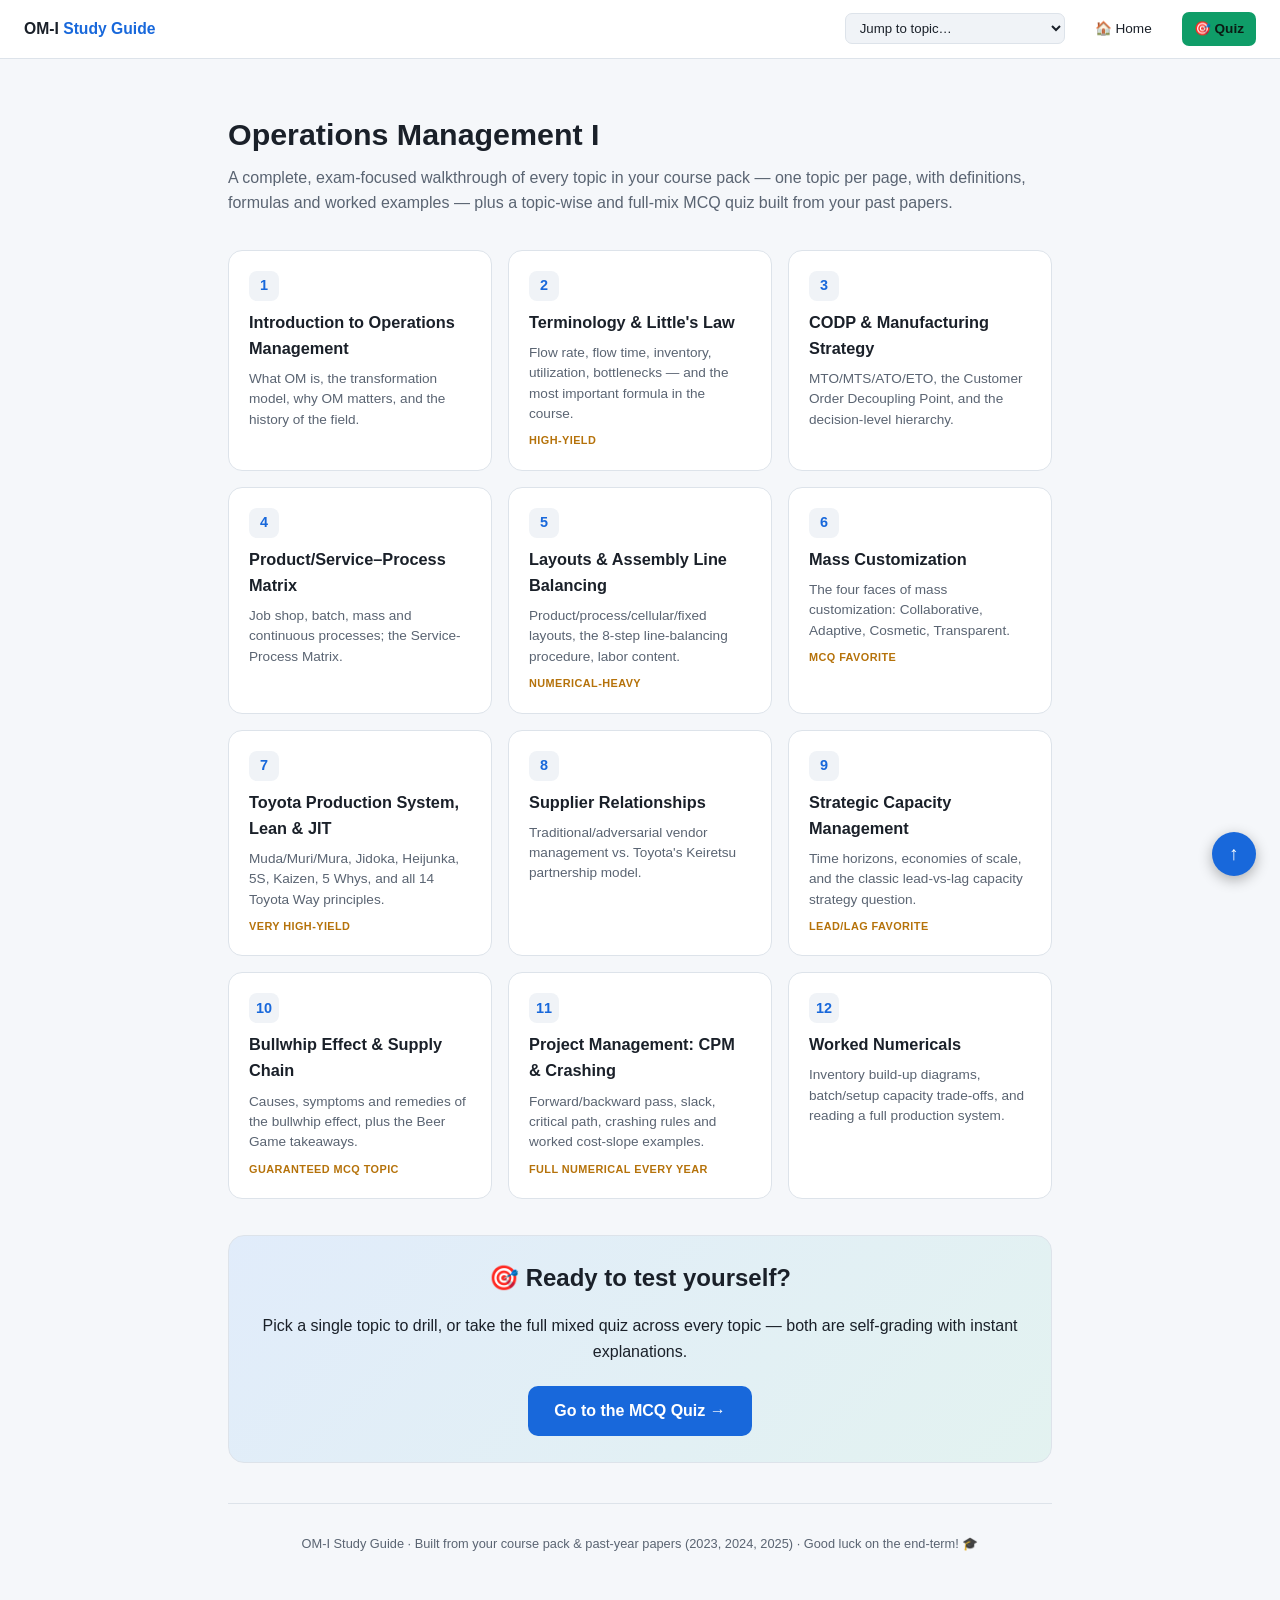
==== commit ed20d2e5: "Split single-page guide into a 12-page multi-page site with topic-wise quiz Each OM topic now lives " ====
--- a/index.html
+++ b/index.html
@@ -3,956 +3,98 @@
 <head>
 <meta charset="UTF-8">
 <meta name="viewport" content="width=device-width, initial-scale=1.0">
-<title>Operations Management I — Complete Study Guide</title>
-<style>
-:root{
-  --bg:#0f1216; --bg2:#161b22; --card:#1a2029; --card2:#1f2733;
-  --text:#e6e9ef; --muted:#9aa5b1; --accent:#4f9cff; --accent2:#5fd0a8;
-  --warn:#f5a623; --bad:#ff5c6c; --good:#3ddc84; --border:#2a323f;
-  --code:#0d1117;
-}
-@media (prefers-color-scheme: light){
-  :root{
-    --bg:#f5f7fa; --bg2:#ffffff; --card:#ffffff; --card2:#f0f3f7;
-    --text:#1a2029; --muted:#5a6472; --accent:#1868db; --accent2:#0f9d68;
-    --warn:#b5720a; --bad:#c0293b; --good:#1c8a4b; --border:#dde3ea;
-    --code:#eef1f5;
-  }
-}
-*{box-sizing:border-box;}
-html{scroll-behavior:smooth;}
-body{
-  margin:0; font-family:-apple-system,BlinkMacSystemFont,"Segoe UI",Roboto,Helvetica,Arial,sans-serif;
-  background:var(--bg); color:var(--text); line-height:1.6;
-}
-a{color:var(--accent); text-decoration:none;}
-a:hover{text-decoration:underline;}
+<title>Home — OM-I Study Guide</title>
+<link rel="stylesheet" href="styles.css">
 
-/* ---- Layout ---- */
-.wrap{display:flex; min-height:100vh;}
-.sidebar{
-  width:260px; flex-shrink:0; background:var(--bg2); border-right:1px solid var(--border);
-  padding:20px 14px; position:sticky; top:0; height:100vh; overflow-y:auto;
-}
-.sidebar h1{font-size:1.05rem; margin:0 0 4px; color:var(--text);}
-.sidebar .sub{font-size:.78rem; color:var(--muted); margin-bottom:18px;}
-.sidebar nav a{
-  display:block; padding:7px 10px; border-radius:8px; font-size:.87rem; color:var(--text);
-  margin-bottom:2px;
-}
-.sidebar nav a:hover{background:var(--card2); text-decoration:none;}
-.sidebar nav a.quiz-link{color:var(--accent2); font-weight:600; margin-top:10px; border-top:1px solid var(--border); padding-top:12px;}
-main{flex:1; padding:36px 44px 100px; max-width:920px;}
-@media (max-width:880px){
-  .wrap{flex-direction:column;}
-  .sidebar{width:100%; height:auto; position:relative; border-right:none; border-bottom:1px solid var(--border);}
-  main{padding:24px 18px 80px;}
-}
-
-/* ---- Typography ---- */
-h1,h2,h3,h4{color:var(--text); line-height:1.3;}
-.hero{margin-bottom:40px;}
-.hero h1{font-size:2rem; margin-bottom:6px;}
-.hero p{color:var(--muted); font-size:1rem;}
-section.topic{margin-bottom:56px; padding-top:8px;}
-section.topic h2{
-  font-size:1.5rem; border-bottom:2px solid var(--accent); padding-bottom:8px; margin-bottom:18px;
-  display:flex; align-items:center; gap:10px;
-}
-section.topic h2 .num{color:var(--accent); font-size:1rem; font-weight:700; background:var(--card2); border-radius:6px; padding:2px 9px;}
-h3{font-size:1.15rem; margin-top:28px; color:var(--accent);}
-h4{font-size:1rem; margin-top:18px; color:var(--text);}
-p{margin:10px 0;}
-ul,ol{margin:8px 0; padding-left:22px;}
-li{margin:4px 0;}
-strong{color:var(--text);}
-
-/* ---- Cards / boxes ---- */
-.card{background:var(--card); border:1px solid var(--border); border-radius:12px; padding:16px 20px; margin:16px 0;}
-.formula{
-  background:var(--code); border:1px solid var(--border); border-left:4px solid var(--accent);
-  border-radius:8px; padding:14px 18px; margin:14px 0; font-family:"SF Mono",Consolas,Menlo,monospace;
-  font-size:.95rem; overflow-x:auto;
-}
-.formula .label{display:block; font-family:inherit; color:var(--accent2); font-size:.78rem; text-transform:uppercase; letter-spacing:.05em; margin-bottom:6px;}
-.example{background:var(--card2); border-radius:10px; padding:14px 18px; margin:14px 0; border:1px dashed var(--border);}
-.example .tag{font-size:.72rem; text-transform:uppercase; letter-spacing:.06em; color:var(--warn); font-weight:700;}
-.note{background:rgba(79,156,255,.08); border-left:4px solid var(--accent); padding:12px 16px; border-radius:6px; margin:14px 0; font-size:.92rem;}
-.examtag{
-  display:inline-block; font-size:.68rem; font-weight:700; text-transform:uppercase; letter-spacing:.05em;
-  background:var(--warn); color:#1a1a1a; border-radius:5px; padding:2px 7px; margin-left:8px; vertical-align:middle;
-}
-table{width:100%; border-collapse:collapse; margin:14px 0; font-size:.92rem;}
-th,td{border:1px solid var(--border); padding:8px 10px; text-align:left;}
-th{background:var(--card2); color:var(--text);}
-.grid2{display:grid; grid-template-columns:1fr 1fr; gap:14px;}
-@media(max-width:640px){.grid2{grid-template-columns:1fr;}}
-.pill{display:inline-block; background:var(--card2); border:1px solid var(--border); border-radius:20px; padding:3px 12px; font-size:.82rem; margin:3px 4px 3px 0;}
-.toc-badge{background:var(--accent); color:#fff; border-radius:50%; width:22px; height:22px; display:inline-flex; align-items:center; justify-content:center; font-size:.7rem; margin-right:6px;}
-
-/* ---- Quiz ---- */
-#quiz-app{margin-top:10px;}
-.quiz-controls{display:flex; flex-wrap:wrap; gap:10px; margin-bottom:20px; align-items:center;}
-select,button{
-  font-family:inherit; font-size:.9rem; padding:8px 14px; border-radius:8px; border:1px solid var(--border);
-  background:var(--card2); color:var(--text); cursor:pointer;
-}
-button.primary{background:var(--accent); color:#fff; border:none; font-weight:600;}
-button.primary:hover{opacity:.9;}
-button:hover{filter:brightness(1.1);}
-.quiz-progress{color:var(--muted); font-size:.85rem; margin-left:auto;}
-.score-banner{
-  display:none; background:var(--card); border:1px solid var(--border); border-radius:12px;
-  padding:20px; text-align:center; margin-bottom:20px;
-}
-.score-banner h3{margin:0 0 6px; font-size:1.6rem;}
-.qcard{background:var(--card); border:1px solid var(--border); border-radius:12px; padding:22px 24px; margin-bottom:16px;}
-.qcard .qtop{display:flex; justify-content:space-between; align-items:baseline; margin-bottom:10px;}
-.qcard .qnum{color:var(--muted); font-size:.8rem; font-weight:700; text-transform:uppercase; letter-spacing:.04em;}
-.qcard .qtopic{color:var(--accent2); font-size:.75rem; font-weight:600; background:rgba(95,208,168,.12); padding:2px 9px; border-radius:12px;}
-.qcard .qtext{font-size:1.05rem; margin:8px 0 16px; color:var(--text);}
-.opt{
-  display:block; width:100%; text-align:left; background:var(--card2); border:1px solid var(--border);
-  border-radius:9px; padding:11px 15px; margin-bottom:9px; cursor:pointer; font-size:.94rem; color:var(--text);
-  transition:background .15s, border-color .15s;
-}
-.opt:hover{border-color:var(--accent);}
-.opt.selected{border-color:var(--accent); background:rgba(79,156,255,.12);}
-.opt.correct{border-color:var(--good); background:rgba(61,220,132,.14); font-weight:600;}
-.opt.incorrect{border-color:var(--bad); background:rgba(255,92,108,.14);}
-.opt:disabled{cursor:default;}
-.explain{
-  display:none; margin-top:12px; padding:12px 15px; border-radius:8px; background:var(--code);
-  font-size:.88rem; border-left:3px solid var(--accent2); color:var(--muted);
-}
-.explain strong{color:var(--text);}
-.quiz-nav{display:flex; justify-content:space-between; margin-top:20px;}
-#quiz-summary{display:none;}
-.summary-row{display:flex; justify-content:space-between; padding:8px 0; border-bottom:1px solid var(--border); font-size:.88rem;}
-.summary-row.wrong{color:var(--bad);}
-.summary-row.right{color:var(--good);}
-footer{color:var(--muted); font-size:.8rem; text-align:center; padding:30px 0; border-top:1px solid var(--border); margin-top:40px;}
-.backtop{position:fixed; bottom:24px; right:24px; background:var(--accent); color:#fff; border-radius:50%; width:44px; height:44px; display:flex; align-items:center; justify-content:center; box-shadow:0 4px 14px rgba(0,0,0,.3); font-size:1.2rem; cursor:pointer; z-index:50;}
-</style>
 </head>
 <body>
-<div class="wrap">
-<aside class="sidebar">
-  <h1>OM-I Study Guide</h1>
-  <div class="sub">Operations Management · End-Term Prep</div>
-  <nav>
-    <a href="#intro">1. Intro to Operations Mgmt</a>
-    <a href="#terminology">2. Terminology &amp; Little's Law</a>
-    <a href="#codp">3. CODP &amp; Order Strategies</a>
-    <a href="#processmatrix">4. Product/Service–Process Matrix</a>
-    <a href="#layouts">5. Layouts &amp; Assembly Lines</a>
-    <a href="#masscustom">6. Mass Customization</a>
-    <a href="#tps">7. TPS, Lean &amp; JIT</a>
-    <a href="#suppliers">8. Supplier Relationships</a>
-    <a href="#capacity">9. Strategic Capacity Mgmt</a>
-    <a href="#bullwhip">10. Bullwhip &amp; Supply Chain</a>
-    <a href="#projects">11. Project Mgmt: CPM &amp; Crashing</a>
-    <a href="#worked">12. Worked Numericals</a>
-    <a href="#quiz" class="quiz-link">🎯 Take the MCQ Quiz</a>
-  </nav>
-</aside>
+<div class="topbar">
+  <a class="brand" href="index.html">OM-I <span>Study Guide</span></a>
+  
+  <div class="spacer"></div>
+  <select class="jump" onchange="if(this.value) window.location.href=this.value">
+    <option value="">Jump to topic…</option>
+    <option value="01-intro.html" >Introduction to Operations Management</option><option value="02-terminology.html" >Terminology & Little's Law</option><option value="03-codp.html" >CODP & Manufacturing Strategy</option><option value="04-process-matrix.html" >Product/Service–Process Matrix</option><option value="05-layouts.html" >Layouts & Assembly Line Balancing</option><option value="06-mass-customization.html" >Mass Customization</option><option value="07-tps-lean-jit.html" >Toyota Production System, Lean & JIT</option><option value="08-suppliers.html" >Supplier Relationships</option><option value="09-capacity.html" >Strategic Capacity Management</option><option value="10-bullwhip.html" >Bullwhip Effect & Supply Chain</option><option value="11-project-management.html" >Project Management: CPM & Crashing</option><option value="12-worked-examples.html" >Worked Numericals</option>
+  </select>
+  <a class="tb-link" href="index.html">🏠 Home</a>
+  <a class="tb-link quiz" href="quiz.html">🎯 Quiz</a>
+</div>
+<main>
+<div class="hero">
+  <h1>Operations Management I</h1>
+  <p>A complete, exam-focused walkthrough of every topic in your course pack — one topic per page, with definitions, formulas and worked examples — plus a topic-wise and full-mix MCQ quiz built from your past papers.</p>
+</div>
+<div class="topic-grid">
+<a class="topic-card" href="01-intro.html">
+  <div class="tnum">1</div>
+  <div class="ttitle">Introduction to Operations Management</div>
+  <div class="tdesc">What OM is, the transformation model, why OM matters, and the history of the field.</div>
+  
+</a><a class="topic-card" href="02-terminology.html">
+  <div class="tnum">2</div>
+  <div class="ttitle">Terminology & Little's Law</div>
+  <div class="tdesc">Flow rate, flow time, inventory, utilization, bottlenecks — and the most important formula in the course.</div>
+  <span class="ttag">High-yield</span>
+</a><a class="topic-card" href="03-codp.html">
+  <div class="tnum">3</div>
+  <div class="ttitle">CODP & Manufacturing Strategy</div>
+  <div class="tdesc">MTO/MTS/ATO/ETO, the Customer Order Decoupling Point, and the decision-level hierarchy.</div>
+  
+</a><a class="topic-card" href="04-process-matrix.html">
+  <div class="tnum">4</div>
+  <div class="ttitle">Product/Service–Process Matrix</div>
+  <div class="tdesc">Job shop, batch, mass and continuous processes; the Service-Process Matrix.</div>
+  
+</a><a class="topic-card" href="05-layouts.html">
+  <div class="tnum">5</div>
+  <div class="ttitle">Layouts & Assembly Line Balancing</div>
+  <div class="tdesc">Product/process/cellular/fixed layouts, the 8-step line-balancing procedure, labor content.</div>
+  <span class="ttag">Numerical-heavy</span>
+</a><a class="topic-card" href="06-mass-customization.html">
+  <div class="tnum">6</div>
+  <div class="ttitle">Mass Customization</div>
+  <div class="tdesc">The four faces of mass customization: Collaborative, Adaptive, Cosmetic, Transparent.</div>
+  <span class="ttag">MCQ favorite</span>
+</a><a class="topic-card" href="07-tps-lean-jit.html">
+  <div class="tnum">7</div>
+  <div class="ttitle">Toyota Production System, Lean & JIT</div>
+  <div class="tdesc">Muda/Muri/Mura, Jidoka, Heijunka, 5S, Kaizen, 5 Whys, and all 14 Toyota Way principles.</div>
+  <span class="ttag">Very high-yield</span>
+</a><a class="topic-card" href="08-suppliers.html">
+  <div class="tnum">8</div>
+  <div class="ttitle">Supplier Relationships</div>
+  <div class="tdesc">Traditional/adversarial vendor management vs. Toyota's Keiretsu partnership model.</div>
+  
+</a><a class="topic-card" href="09-capacity.html">
+  <div class="tnum">9</div>
+  <div class="ttitle">Strategic Capacity Management</div>
+  <div class="tdesc">Time horizons, economies of scale, and the classic lead-vs-lag capacity strategy question.</div>
+  <span class="ttag">Lead/Lag favorite</span>
+</a><a class="topic-card" href="10-bullwhip.html">
+  <div class="tnum">10</div>
+  <div class="ttitle">Bullwhip Effect & Supply Chain</div>
+  <div class="tdesc">Causes, symptoms and remedies of the bullwhip effect, plus the Beer Game takeaways.</div>
+  <span class="ttag">Guaranteed MCQ topic</span>
+</a><a class="topic-card" href="11-project-management.html">
+  <div class="tnum">11</div>
+  <div class="ttitle">Project Management: CPM & Crashing</div>
+  <div class="tdesc">Forward/backward pass, slack, critical path, crashing rules and worked cost-slope examples.</div>
+  <span class="ttag">Full numerical every year</span>
+</a><a class="topic-card" href="12-worked-examples.html">
+  <div class="tnum">12</div>
+  <div class="ttitle">Worked Numericals</div>
+  <div class="tdesc">Inventory build-up diagrams, batch/setup capacity trade-offs, and reading a full production system.</div>
+  
+</a>
+</div>
+<div class="quiz-cta">
+  <h2>🎯 Ready to test yourself?</h2>
+  <p>Pick a single topic to drill, or take the full mixed quiz across every topic — both are self-grading with instant explanations.</p>
+  <a class="bigbtn" href="quiz.html">Go to the MCQ Quiz →</a>
+</div>
+<footer>OM-I Study Guide &middot; Built from your course pack &amp; past-year papers (2023, 2024, 2025) &middot; Good luck on the end-term! 🎓</footer>
 
-<main>
-  <div class="hero">
-    <h1>Operations Management I</h1>
-    <p>A complete, exam-focused walkthrough of every topic in your course pack — definitions, formulas, worked examples, and a self-grading MCQ quiz built from your past papers plus extra practice questions.</p>
-  </div>
-
-  <!-- 1. INTRO -->
-  <section class="topic" id="intro">
-    <h2><span class="num">1</span> Introduction to Operations Management</h2>
-
-    <p><strong>Operations</strong> = the processes that produce goods and services. A <strong>process</strong> is a fundamental activity that uses resources to transform inputs into outputs.</p>
-
-    <div class="formula"><span class="label">Transformation model</span>
-INPUT (Material, Machines, Labor, Management, Capital) → TRANSFORMATION PROCESS → OUTPUT (Goods, Services) → Feedback loop back to input
-    </div>
-
-    <p>Six types of transformation: <strong>Physical</strong> (manufacturing), <strong>Locational</strong> (transportation/warehousing), <strong>Exchange</strong> (retail), <strong>Physiological</strong> (healthcare), <strong>Psychological</strong> (entertainment), <strong>Informational</strong> (communications).</p>
-
-    <h3>OM's Four Premises</h3>
-    <ol>
-      <li>All work is a <strong>process</strong>.</li>
-      <li>All processes <strong>can be improved</strong>.</li>
-      <li>Processes are improved by making them better, faster, cheaper, and stronger.</li>
-      <li>Improved processes add more value to customers, shareholders, employees, and society.</li>
-    </ol>
-
-    <h3>The Three Core Business Functions</h3>
-    <div class="grid2">
-      <div class="card"><strong>Marketing</strong><br>Generates demand.</div>
-      <div class="card"><strong>Operations</strong><br>Creates the product/service.</div>
-      <div class="card"><strong>Finance/Accounting</strong><br>Obtains funds &amp; tracks money.</div>
-    </div>
-
-    <h3>Why Study OM?</h3>
-    <ul>
-      <li>It's one of the 3 major functions of every organization.</li>
-      <li>OM is typically the <strong>costliest part</strong> of an organization (biggest lever on profit).</li>
-      <li><strong>Efficiency frontier</strong> concept: a firm wants to (a) eliminate inefficiencies to reach the industry frontier, (b) make smart trade-offs along the frontier (e.g., wait time vs. labor utilization), and (c) redesign operations to push the frontier outward on multiple dimensions at once.</li>
-    </ul>
-
-    <h3>OM's Contribution to Competitive Strategy</h3>
-    <table>
-      <tr><th>Competitive priority</th><th>Meaning</th><th>Example</th></tr>
-      <tr><td>Cost leadership</td><td>Cheaper</td><td>IndiGo's no-frills service</td></tr>
-      <tr><td>Differentiation</td><td>Better (quality/innovation)</td><td>Sony's constant innovation; Steinway pianos</td></tr>
-      <tr><td>Response</td><td>Faster / more dependable / flexible</td><td>Domino's 30-min guarantee; FedEx "absolutely, positively on time"</td></tr>
-    </table>
-
-    <h3>A Brief History of OM (know the timeline!)</h3>
-    <table>
-      <tr><th>Era</th><th>Milestone</th><th>Year</th><th>Person</th></tr>
-      <tr><td rowspan="3">Industrial Revolution</td><td>Steam engine</td><td>1769</td><td>James Watt</td></tr>
-      <tr><td>Division of labor</td><td>1776</td><td>Adam Smith</td></tr>
-      <tr><td>Interchangeable parts</td><td>1790</td><td>Eli Whitney</td></tr>
-      <tr><td rowspan="4">Scientific Management</td><td>Management principles</td><td>1911</td><td>Frederick W. Taylor</td></tr>
-      <tr><td>Time &amp; motion studies</td><td>1911</td><td>Frank &amp; Lillian Gilbreth</td></tr>
-      <tr><td>Activity scheduling (Gantt chart)</td><td>1912</td><td>Henry Gantt</td></tr>
-      <tr><td>Moving assembly line</td><td>1913</td><td>Henry Ford</td></tr>
-      <tr><td rowspan="3">Human Relations</td><td>Hawthorne studies</td><td>1930</td><td>Elton Mayo</td></tr>
-      <tr><td>Motivation theories</td><td>1940s–60s</td><td>Maslow, Herzberg, McGregor</td></tr>
-      <tr><td>—</td><td>—</td><td>—</td></tr>
-      <tr><td rowspan="2">Management Science</td><td>Linear programming</td><td>1947</td><td>George Dantzig</td></tr>
-      <tr><td>MRP</td><td>1960s</td><td>Joseph Orlicky (IBM)</td></tr>
-      <tr><td rowspan="2">Quality Revolution</td><td>JIT</td><td>1970s</td><td>Taiichi Ohno (Toyota)</td></tr>
-      <tr><td>TQM</td><td>1980s</td><td>Deming, Juran</td></tr>
-      <tr><td>Globalization / Internet Age</td><td>Internet, WWW, ERP, e-commerce</td><td>1990s+</td><td>—</td></tr>
-    </table>
-
-    <h3>Critical Decisions in OM</h3>
-    <p class="card">Product &amp; service design · Quality management · Process design · Capacity &amp; facility location · Facility layout · HR &amp; job design · Supply-chain management · Inventory management · Scheduling · Maintenance.</p>
-
-    <div class="note"><strong>Current driving forces (know these for "trend" questions):</strong> Economic (global supply chains, outsourcing, tariffs), Technology (IoT, 3D printing, blockchain, e-commerce), Political/societal (trade wars, pandemics), and Future forces: Sustainability, Social responsibility, Reshoring, Supply-chain financing.</div>
-  </section>
-
-  <!-- 2. TERMINOLOGY & LITTLE'S LAW -->
-  <section class="topic" id="terminology">
-    <h2><span class="num">2</span> Basic OM Terminology &amp; Little's Law <span class="examtag">High-yield</span></h2>
-
-    <p>This is the single most tested block of the course — almost every numerical problem (queueing, capacity, line balancing) is built on these definitions.</p>
-
-    <h3>Core Process Flow Measures</h3>
-    <table>
-      <tr><th>Term</th><th>Definition</th><th>Unit</th></tr>
-      <tr><td><strong>Flow Rate / Throughput (R)</strong></td><td>Average number of flow units passing through the process per unit time</td><td>units/time</td></tr>
-      <tr><td><strong>Flow Time / Throughput Time / Lead Time (T)</strong></td><td>Average time a unit spends within the system (from entry to exit)</td><td>time</td></tr>
-      <tr><td><strong>Inventory / WIP (I)</strong></td><td>Average number of flow units present within the process boundaries at any time</td><td>units</td></tr>
-      <tr><td><strong>Cycle Time (CT)</strong></td><td>Average time between completion of two successive units = 1/R</td><td>time/unit</td></tr>
-      <tr><td><strong>Capacity</strong></td><td>Maximum output achievable under given resources &amp; time</td><td>units/time</td></tr>
-      <tr><td><strong>Utilization</strong></td><td>Flow Rate / Capacity — how much of available capacity is actually used</td><td>%</td></tr>
-      <tr><td><strong>Implied Utilization</strong></td><td>Demand / Capacity — how much capacity would be needed to meet demand</td><td>%</td></tr>
-      <tr><td><strong>Bottleneck</strong></td><td>The process step/resource with the lowest capacity — it limits overall system output. Bottlenecks <em>can shift</em> if the mix or demand changes.</td><td>—</td></tr>
-    </table>
-
-    <h3>Little's Law — THE most important formula in the course</h3>
-    <div class="formula"><span class="label">Little's Law</span>
-I = R × T
-(Inventory = Throughput/Flow Rate × Flow Time)
-
-Rearranged:  T = I / R      R = I / T
-Turnover (inventory turns) = R / I = 1 / T
-    </div>
-
-    <div class="example">
-      <span class="tag">Worked Example — Material Flow</span>
-      <p>A restaurant processes 5,000 kg of potatoes/week. Average raw-potato inventory = 2,500 kg. Find average flow time.</p>
-      <p><strong>R = 5,000 kg/wk, I = 2,500 kg → T = I/R = 2,500/5,000 = 0.5 week</strong></p>
-    </div>
-    <div class="example">
-      <span class="tag">Worked Example — Customer Flow</span>
-      <p>Restaurant serves 1,500 customers/day (15-hr day → 100/hr). On average 75 customers are inside. Find average time spent and turnover.</p>
-      <p><strong>R = 100/hr, I = 75 → T = 75/100 = 0.75 hr = 45 min</strong>. Turnover = R/I = 100/75 = 1.33/hr.</p>
-    </div>
-    <div class="example">
-      <span class="tag">Worked Example — Job Flow (solve for I)</span>
-      <p>An insurance office processes 10,000 claims/year; average processing time = 3 weeks (50-week year). Find average claims "in process".</p>
-      <p><strong>R = 10,000/yr, T = 3/50 yr → I = R×T = 10,000 × 3/50 = 600 claims</strong></p>
-    </div>
-    <div class="example">
-      <span class="tag">Consistency check (classic trick question)</span>
-      <p>A GM says inventory turns 3×/year, and everything clears the dock within 6 weeks. Consistent?</p>
-      <p>Turnover = 3/yr → T = 1/3 year ≈ 17.3 weeks. But claimed T = 6 weeks. <strong>17.3 ≠ 6 → statements are inconsistent.</strong> Always convert to the same time unit before comparing!</p>
-    </div>
-
-    <h3>Manufacturing / Order Fulfilment Strategies</h3>
-    <table>
-      <tr><th>Strategy</th><th>Meaning</th><th>Example</th></tr>
-      <tr><td><strong>MTS</strong> (Make-to-Stock)</td><td>Made in advance, held in inventory before order arrives</td><td>Biscuits, soap</td></tr>
-      <tr><td><strong>ATO</strong> (Assemble-to-Order)</td><td>Standard sub-components pre-built; final assembly after order</td><td>Computers (Dell)</td></tr>
-      <tr><td><strong>MTO</strong> (Make-to-Order)</td><td>Production starts only after the order is received</td><td>Custom furniture</td></tr>
-      <tr><td><strong>ETO</strong> (Engineer-to-Order)</td><td>Product is designed AND made specifically for the customer</td><td>Custom industrial machinery, wind turbines</td></tr>
-    </table>
-
-    <h3>Customer Order Decoupling Point (CODP)</h3>
-    <p>The CODP is the point in the value chain up to which a customer's actual order penetrates (everything before is driven by <strong>forecast/planning</strong>; everything after is driven by <strong>actual demand</strong>). Moving the CODP upstream (toward MTS) improves delivery speed but increases inventory risk; moving it downstream (toward ETO) reduces inventory risk but increases lead time.</p>
-    <div class="grid2">
-      <div class="card"><strong>Market-driven requirements</strong> pushing DP downstream (later):<br>required delivery reliability, required delivery time, predictability &amp; specificity of demand</div>
-      <div class="card"><strong>Process/stock constraints</strong> pushing DP upstream (earlier):<br>long lead times, high changeover costs, poor process control, need for high reliability, cost of stock-holding, risk of obsolescence</div>
-    </div>
-  </section>
-
-  <!-- 3. CODP as strategy already merged above; add extra section id used in nav -->
-  <section class="topic" id="codp">
-    <h2><span class="num">3</span> Manufacturing Strategy Decisions Recap</h2>
-    <p>Tie MTO/MTS/ATO/ETO and CODP back to the <strong>decision hierarchy</strong>:</p>
-    <table>
-      <tr><th>Decision level</th><th>Time horizon</th><th>Example</th></tr>
-      <tr><td>Strategic</td><td>3–5+ years</td><td>Opening a new factory, choosing MTO vs MTS as a business model</td></tr>
-      <tr><td>Tactical</td><td>6 months – 2 years</td><td>Workforce &amp; resource planning</td></tr>
-      <tr><td>Operational</td><td>Day-to-day</td><td>Daily production scheduling</td></tr>
-    </table>
-    <div class="note">Exam angle: given a business scenario, correctly classify whether the decoupling point sits before/after a given stage, and identify whether the company is essentially running MTS/ATO/MTO/ETO.</div>
-  </section>
-
-  <!-- 4. PRODUCT-PROCESS MATRIX -->
-  <section class="topic" id="processmatrix">
-    <h2><span class="num">4</span> Product–Process &amp; Service–Process Matrix</h2>
-
-    <p>The Product-Process Matrix plots <strong>process choice</strong> (vertical) against <strong>volume &amp; standardization</strong> (horizontal). As volume rises and products standardize, firms move down the diagonal toward more efficient, less flexible processes.</p>
-
-    <table>
-      <tr><th>Process type</th><th>Volume</th><th>Variety</th><th>Example</th></tr>
-      <tr><td><strong>Job Shop</strong></td><td>Very low</td><td>Highly customized, one-off</td><td>Custom-made furniture workshop</td></tr>
-      <tr><td><strong>Batch Production</strong></td><td>Low–medium</td><td>Products made in discrete batches/groups</td><td>Bakery: 100 chocolate cakes, changeover, 100 vanilla cakes</td></tr>
-      <tr><td><strong>Mass Production (Assembly Line)</strong></td><td>High</td><td>Large volume of one standardized product</td><td>Car assembly line</td></tr>
-      <tr><td><strong>Continuous Process</strong></td><td>Very high, 24/7</td><td>Little to no variety</td><td>Oil refinery, cement plant</td></tr>
-    </table>
-
-    <h3>Service-Process Matrix (Schmenner)</h3>
-    <p>Analogous matrix for services, axes = degree of labor intensity vs. degree of customer interaction/customization.</p>
-    <table>
-      <tr><th></th><th>Low customer interaction</th><th>High customer interaction</th></tr>
-      <tr><td><strong>Low labor intensity</strong></td><td>Service Factory (airlines, trucking)</td><td>Service Shop (hospitals, auto repair)</td></tr>
-      <tr><td><strong>High labor intensity</strong></td><td>Mass Service (retail, schools)</td><td>Professional Service (doctors, lawyers, consultants)</td></tr>
-    </table>
-    <div class="note">Challenges shift by quadrant: high-interaction services struggle with quality-control consistency and demand management; high-labor-intensity services struggle with hiring/training/scheduling large workforces.</div>
-  </section>
-
-  <!-- 5. LAYOUTS & ASSEMBLY LINE -->
-  <section class="topic" id="layouts">
-    <h2><span class="num">5</span> Facility Layouts &amp; Assembly Line Design/Balancing <span class="examtag">Numerical-heavy</span></h2>
-
-    <h3>Types of Layout</h3>
-    <table>
-      <tr><th>Layout</th><th>Description</th><th>Example</th></tr>
-      <tr><td><strong>Product Layout</strong></td><td>Equipment arranged in the exact sequence of production steps; product moves station to station</td><td>Car assembly line</td></tr>
-      <tr><td><strong>Process Layout</strong></td><td>Similar machines/functions grouped together (departments); products/patients move between departments as needed</td><td>Hospital, machine shop</td></tr>
-      <tr><td><strong>Cellular Layout</strong></td><td>Different machine types grouped into a "cell" that produces a family of similar products</td><td>Furniture manufacturing cell</td></tr>
-      <tr><td><strong>Fixed-Position Layout</strong></td><td>The product stays in one place; workers, equipment &amp; materials come to it</td><td>Ship, aircraft, building construction</td></tr>
-    </table>
-
-    <h3>Labor Specialization on the Assembly Line</h3>
-    <div class="grid2">
-      <div class="card"><strong>Advantages</strong><br>Management: rapid training, easy recruiting, high output from simple repetitive work, close control of workflow.<br>Labor: little education needed, easy to learn the job.</div>
-      <div class="card"><strong>Disadvantages</strong><br>Management: reduced improvement (limited worker perspective), low flexibility to change the line, difficulty controlling quality.<br>Labor: boredom, little control over pace → fatigue/frustration, little chance to advance.</div>
-    </div>
-
-    <h3>Spatial Configurations</h3>
-    <p><strong>Straight Line Design</strong> vs. <strong>U-Shaped Design</strong>. U-shaped lines let one worker handle stations at both the start and end of the line, improve visibility/communication between workers, and make it easier to rebalance the line when demand (and hence required staffing) changes.</p>
-
-    <h3>Assembly Line Balancing — the 8-Step Procedure <span class="examtag">Must know</span></h3>
-    <ol>
-      <li>Draw the precedence diagram (tasks + predecessor relationships).</li>
-      <li>Determine required <strong>workstation cycle time</strong> = Production time available per day / Required output per day.</li>
-      <li>Determine theoretical minimum number of workstations = (Sum of all task times) / Cycle time.</li>
-      <li>Select an assignment rule (e.g., longest task time first, most followers first).</li>
-      <li>Assign tasks one at a time to the first workstation until the sum of task times equals the cycle time, or no other task is feasible (predecessor/time constraint).</li>
-      <li>Repeat step 5 for the next workstation until all tasks are assigned.</li>
-      <li>Compute <strong>line efficiency</strong>.</li>
-      <li>If efficiency is unsatisfactory, rebalance using a different rule.</li>
-    </ol>
-
-    <div class="formula"><span class="label">Line Balancing Formulas</span>
-Cycle Time (CT) = Production time available per day / Required units per day
-
-Theoretical Min. Workstations (N) = ΣTask times / Cycle Time   (round UP)
-
-Line Efficiency = ΣTask times / (Actual no. of workstations × Cycle Time)
-
-Balance Delay = 1 − Efficiency
-
-Labour Content = Sum of all labour (task) times to make one unit
-
-Available Labour Time = Number of workers × Cycle Time
-
-Labour Utilization = Labour Content / Available Labour Time
-    </div>
-
-    <div class="note"><strong>Zoning &amp; personnel constraints</strong> (as tested in the 2025 "Artisan Shirt" question): a single workstation often cannot mix tasks from different process zones (e.g., Cutting/Stitching/Finishing), and a workstation's skill requirement = the highest-skilled task assigned to it (a senior worker CAN do junior tasks, not vice-versa). Always re-verify max daily output, labor cost/unit, and any KPI after re-balancing.</div>
-
-    <h3>Process Batch vs. Transfer Batch</h3>
-    <ul>
-      <li><strong>Process Batch</strong>: number of units processed together at one stage before changing over to a different product/batch.</li>
-      <li><strong>Transfer Batch</strong>: number of units physically moved together from one stage to the next (can be smaller than the process batch — moving in smaller transfer batches overlaps stages and reduces flow time, even though process batch/capacity stays the same).</li>
-    </ul>
-  </section>
-
-  <!-- 6. MASS CUSTOMIZATION -->
-  <section class="topic" id="masscustom">
-    <h2><span class="num">6</span> Mass Customization <span class="examtag">MCQ favorite</span></h2>
-
-    <p><strong>Mass Production</strong> aims for efficiency through stability/control — standardized, low-cost, long product life cycles for large homogeneous markets. <strong>Mass Customization</strong> aims for variety &amp; customization through flexibility and quick response — customized, high-quality, short product life cycles for fragmented/heterogeneous markets. Customization = product variety, so customers must be involved somewhere in the process.</p>
-
-    <h3>The Four Faces of Mass Customization (Gilmore &amp; Pine, HBR 1997)</h3>
-    <table>
-      <tr><th>Type</th><th>Product change?</th><th>Representation change?</th><th>Meaning</th><th>Example</th></tr>
-      <tr><td><strong>Collaborative</strong></td><td>Yes</td><td>Yes</td><td>Company dialogues directly with the customer to design a bespoke product</td><td>Dell: choose your own RAM/CPU/storage; custom sneaker design</td></tr>
-      <tr><td><strong>Adaptive</strong></td><td>Yes (by customer)</td><td>No</td><td>Standard product, but customer can alter/configure it themselves after purchase</td><td>Adjustable office chair</td></tr>
-      <tr><td><strong>Cosmetic</strong></td><td>No</td><td>Yes</td><td>Same core product, different packaging/presentation per customer</td><td>Coca-Cola bottles printed with different names</td></tr>
-      <tr><td><strong>Transparent</strong></td><td>Yes</td><td>No (customer not told explicitly)</td><td>Company customizes based on known customer data, without asking</td><td>Hotel automatically gives a returning guest their preferred pillow</td></tr>
-    </table>
-    <div class="note"><strong>Exam trap:</strong> "Customer designs their own product on a webstore, company manufactures & ships it" → this is <strong>Collaborative</strong> customization (2025 exam Q8), not Adaptive — because the company (not the customer) does the actual physical customization, based on direct interaction/co-design with the customer.</div>
-  </section>
-
-  <!-- 7. TPS / LEAN / JIT -->
-  <section class="topic" id="tps">
-    <h2><span class="num">7</span> Toyota Production System, Lean &amp; JIT <span class="examtag">Very high-yield</span></h2>
-
-    <p>TPS rests on <strong>two pillars</strong>: <strong>Just-in-Time (JIT)</strong> and <strong>Jidoka</strong>.</p>
-
-    <h3>The 3 M's of Waste</h3>
-    <div class="grid2">
-      <div class="card"><strong>Muda</strong> (無駄) — Waste: anything not adding value. 7 classic types: overproduction, waiting, transportation, inefficient/over-processing, excess inventory, unnecessary motion, defects.</div>
-      <div class="card"><strong>Muri</strong> — Overburden: pushing people/equipment beyond natural limits.</div>
-    </div>
-    <div class="card"><strong>Mura</strong> — Unevenness: inconsistent workload/demand fluctuations. (Heijunka directly fights Mura.)</div>
-
-    <h3>Push vs. Pull Systems</h3>
-    <ul>
-      <li><strong>Push:</strong> material is pushed into downstream stations regardless of whether resources/demand are ready (produce-to-forecast).</li>
-      <li><strong>Pull:</strong> material is pulled into a station only when actually needed — driven by real, downstream demand. JIT = producing only what is needed, when needed, in the amount needed. <strong>Kanban cards</strong> are the visual signal that triggers a pull.</li>
-    </ul>
-
-    <h3>Heijunka — Production Leveling</h3>
-    <p>Instead of large batches of one model at a time (AAA→BB→CC), Toyota interleaves a mixed sequence each day (A→B→A→C→A→B) that matches the actual mix of customer demand. This levels workload for the plant and its suppliers, and combats Mura and Muri.</p>
-
-    <h3>Jidoka — "Automation with a Human Touch"</h3>
-    <p>Machines/workers can detect an abnormality and <strong>stop the line immediately</strong> so defects are caught at the source, rather than passed downstream. Origin: Sakichi Toyoda's automatic loom that stopped itself when a thread broke.</p>
-    <ul>
-      <li><strong>Andon</strong> — a visual signal (lamp/cord) a worker pulls to flag a problem and stop the line: Red = stoppage, Yellow = call for help, Green = normal.</li>
-      <li><strong>Poka-Yoke</strong> — mistake-proofing devices (sensors, jigs, alignment pins) designed to prevent defects before they occur (goal: zero defects) — different from Statistical Quality Control, which finds defects <em>after</em> they occur.</li>
-    </ul>
-
-    <h3>Setup Time Reduction (SMED thinking)</h3>
-    <ul>
-      <li><strong>Internal setup</strong>: must be done while the machine is stopped.</li>
-      <li><strong>External setup</strong>: can be done while the machine is still running.</li>
-      <li>Strategy: (1) convert internal setup to external where possible, (2) then streamline what remains internal. Lower setups enable smaller batch sizes without losing throughput.</li>
-    </ul>
-
-    <h3>Kaizen, 5 Whys, PDCA</h3>
-    <ul>
-      <li><strong>Kaizen</strong>: continuous, incremental improvement; a "Kaizen event" is a focused ~5-day team effort to fix a specific process.</li>
-      <li><strong>5 Whys</strong>: ask "why" repeatedly (typically 5×) to drill down from a symptom to its root cause, rather than treating surface symptoms.</li>
-      <li><strong>PDCA / Deming Cycle</strong>: Plan (go to Gemba — the real place — observe the real thing/Gembutsu, get real facts/Genjitsu) → Do (implement, create models of excellence) → Check (align with long-term direction) → Act (sustain &amp; accelerate improvements).</li>
-    </ul>
-
-    <h3>5S Workplace Organization</h3>
-    <table>
-      <tr><th>Japanese</th><th>English</th><th>Meaning</th></tr>
-      <tr><td>Seiri</td><td>Sort</td><td>Keep only what's necessary</td></tr>
-      <tr><td>Seiton</td><td>Straighten/Set in order</td><td>A place for everything</td></tr>
-      <tr><td>Seiso</td><td>Shine/Sweep</td><td>Clean and keep clean</td></tr>
-      <tr><td>Seiketsu</td><td>Standardize</td><td>Apply the first 3S's consistently, plant-wide</td></tr>
-      <tr><td>Shitsuke</td><td>Sustain/Self-discipline</td><td>Make it a habit</td></tr>
-    </table>
-    <p>5S+1S(Safety)=6S; +2S(Safety &amp; Security)=7S. A "Red Tag Attack" flags unused items (30+ days) for removal unless justified.</p>
-
-    <h3>The 14 Toyota Way Principles (grouped)</h3>
-    <ol>
-      <li><strong>Long-term philosophy</strong> over short-term financial gains.</li>
-      <li><strong>Continuous process flow</strong> to surface problems (eliminate Muda).</li>
-      <li><strong>Pull systems / JIT</strong> — avoid overproduction.</li>
-      <li><strong>Heijunka</strong> — level the workload (fight Muda, Muri, Mura).</li>
-      <li><strong>Jidoka</strong> — stop and fix problems to get quality right the first time.</li>
-      <li><strong>Standardized work</strong> as the basis for continuous improvement (+ Poka-Yoke).</li>
-      <li><strong>Visual controls / 5S</strong> so no problem is hidden.</li>
-      <li><strong>Reliable, thoroughly-tested technology</strong> that serves people and process — not tech for its own sake.</li>
-      <li><strong>Grow leaders</strong> who live the philosophy and teach it.</li>
-      <li><strong>Develop exceptional people &amp; teams</strong> who both do the work and improve it.</li>
-      <li><strong>Respect &amp; develop suppliers</strong> as long-term partners, not adversaries.</li>
-      <li><strong>Genchi Genbutsu</strong> — "go and see" for yourself rather than relying only on reports.</li>
-      <li><strong>Decide slowly by consensus, implement rapidly</strong> (nemawashi).</li>
-      <li><strong>Become a learning organization</strong> through relentless reflection (Hansei) and Kaizen.</li>
-    </ol>
-
-    <h3>Total Productive Maintenance (TPM) &amp; Lean Attributes</h3>
-    <p>Lean producers: use JIT to cut inventory, aim for a perfect part every time, reduce space needs, build close/educated supplier relationships, eliminate non-value-add activities, build workforce flexibility (fewer job classes, cross-training), and apply TPM (proactive/preventive equipment maintenance to avoid breakdowns that would stall a low-inventory, tightly-coupled line).</p>
-  </section>
-
-  <!-- 8. SUPPLIERS -->
-  <section class="topic" id="suppliers">
-    <h2><span class="num">8</span> Supplier Relationships</h2>
-    <div class="grid2">
-      <div class="card"><strong>Traditional/Adversarial Vendor Management</strong><br>Multiple competing suppliers played off each other, negotiated purely on price, short-term contracts, low information sharing, suppliers "beaten up" on performance (e.g., pressuring a supplier to abandon a project).</div>
-      <div class="card"><strong>Toyota's Lean / Keiretsu Model</strong><br>Long-term partnerships, trust, mutual knowledge-sharing, suppliers treated as an extension of the firm. Toyota sets high standards and challenges suppliers, but also helps them improve — testing commitment with smaller orders before scaling up to a permanent relationship (from Toyota Way Principle 11).</div>
-    </div>
-    <div class="note">Exam angle: identify whether a described buyer-supplier scenario reflects adversarial/traditional vendor management vs. a Toyota-style Keiretsu partnership, and state the trade-offs (short-term cost savings vs. long-term quality/innovation/resilience).</div>
-  </section>
-
-  <!-- 9. CAPACITY -->
-  <section class="topic" id="capacity">
-    <h2><span class="num">9</span> Strategic Capacity Management <span class="examtag">Lead/Lag is a favorite</span></h2>
-
-    <p><strong>Operations Strategy</strong> = the plan for reconciling market requirements with operations resources. Four decision areas: Capacity, Supply network, Process technology, Development &amp; organisation — judged against 5 customer priorities: quality, speed, dependability, flexibility, cost.</p>
-
-    <p><strong>Capacity</strong> = the throughput/maximum amount a facility can hold, receive, store, or produce in a period. It sets fixed costs and determines whether demand can be met.</p>
-
-    <h3>Three Time Horizons for Capacity Decisions</h3>
-    <table>
-      <tr><th>Horizon</th><th>What you can do</th><th>Examples</th></tr>
-      <tr><td><strong>Short-range</strong></td><td>Use existing capacity better (capacity itself is hard to change)</td><td>Schedule jobs, schedule staff, allocate machinery</td></tr>
-      <tr><td><strong>Intermediate-range</strong></td><td>Moderately adjust capacity</td><td>Subcontract, add shifts/personnel/equipment, build or use inventory</td></tr>
-      <tr><td><strong>Long-range</strong></td><td>Make big, slow-to-reverse capacity changes</td><td>Build new facilities, buy long-lead-time equipment</td></tr>
-    </table>
-
-    <h3>Strategic Capacity Decisions</h3>
-    <ul>
-      <li><strong>What type of fixed capacity?</strong> Manual labor vs. semi-automated vs. fully automated.</li>
-      <li><strong>When/how much to expand?</strong> (see lead/lag below)</li>
-      <li><strong>Where to locate capacity?</strong> Labour, raw materials, market proximity, transport, infrastructure, taxes, political risk, environment.</li>
-    </ul>
-
-    <h3>Managing Demand vs. Capacity Mismatches</h3>
-    <table>
-      <tr><th>Situation</th><th>Short-term fix</th><th>Long-term fix</th></tr>
-      <tr><td>Demand &gt; Capacity</td><td>Raise prices, extend lead times/wait</td><td>Increase capacity</td></tr>
-      <tr><td>Capacity &gt; Demand</td><td>Stimulate demand via marketing/product changes</td><td>Divest / repurpose capacity</td></tr>
-      <tr><td>Seasonal demand</td><td>Offer complementary products that sell in the off-season</td><td>Build flexible/multi-use capacity</td></tr>
-    </table>
-
-    <h3>Economies &amp; Diseconomies of Scale</h3>
-    <p>As output grows toward an optimal size, average unit cost falls (fixed costs spread over more units) = <strong>economies of scale</strong>. Beyond the optimal size, average cost starts rising again (coordination/complexity costs) = <strong>diseconomies of scale</strong>. Classic example: a 25-room motel has higher unit cost than a 50-room motel, but a 75-room motel may again be less efficient to manage. There's a "sweet spot" size.</p>
-
-    <h3>Key Capacity Planning Considerations</h3>
-    <ol>
-      <li>Forecast demand accurately.</li>
-      <li>Understand technology &amp; capacity increments (capacity often comes in fixed-size "chunks" — you can't buy half a machine).</li>
-      <li>Find the optimal operating volume.</li>
-      <li>Build flexibility for future change.</li>
-    </ol>
-
-    <h3>Should Capacity LEAD or LAG Demand? <span class="examtag">Frequently tested</span></h3>
-    <table>
-      <tr><th>Strategy</th><th>Pros</th><th>Cons</th></tr>
-      <tr><td><strong>Lead demand</strong> (build ahead of confirmed need)</td><td>Captures fast-growing demand, avoids lost sales, grabs early market share</td><td>Risk of costly unused/idle capacity if demand disappoints</td></tr>
-      <tr><td><strong>Lag demand</strong> (expand only after demand is confirmed)</td><td>Lower risk, can adopt newer tech later, avoids overspending</td><td>May fail to meet demand short-term, risk of losing market share</td></tr>
-      <tr><td><strong>Middle ground</strong></td><td>Lead in small incremental steps, or track an average level (sometimes ahead, sometimes behind)</td><td>Balances risk vs. responsiveness</td></tr>
-    </table>
-    <div class="note"><strong>Match strategy to product type:</strong> Custom/low-volume/made-to-order operations (bespoke tailoring, custom engineering) should generally <strong>LEAD</strong> demand and stay flexible. Standard/high-volume/made-to-stock commodities (bottled water) should generally <strong>LAG</strong> demand and focus on low cost.</div>
-
-    <h3>Capacity Needs Across the Product Life Cycle</h3>
-    <table>
-      <tr><th>Stage</th><th>What's happening</th><th>Capacity/Ops focus</th></tr>
-      <tr><td>Introduction</td><td>Product is new</td><td>Grab market share; frequent design changes; short, costly runs</td></tr>
-      <tr><td>Growth</td><td>Sales rising fast</td><td>Increase capacity; improve forecasting; strengthen distribution</td></tr>
-      <tr><td>Maturity</td><td>Sales level off</td><td>Optimize capacity; shift to cost-cutting, long stable runs</td></tr>
-      <tr><td>Decline</td><td>Sales falling</td><td>Cost control critical; industry often over-capacity; cut weak products</td></tr>
-    </table>
-    <p><em>Examples: floppy disks = classic decline stage; flat-screen monitors/DVDs were once "introduction".</em></p>
-  </section>
-
-  <!-- 10. BULLWHIP -->
-  <section class="topic" id="bullwhip">
-    <h2><span class="num">10</span> Bullwhip Effect &amp; Supply Chain Coordination <span class="examtag">Guaranteed MCQ topic</span></h2>
-
-    <p><strong>Bullwhip Effect</strong>: a small change in actual end-customer demand causes <strong>increasingly amplified</strong> swings in orders as you move upstream through the supply chain (Customer → Retailer → Distributor → Manufacturer → Supplier). Classic demonstration: <strong>the Beer Game</strong>.</p>
-
-    <div class="example">
-      <span class="tag">Numeric feel for it</span>
-      <p>Customer demand rises 100 → 110 (only +10%). Retailer, fearing more growth, orders 125. Distributor sees retailer's jump and orders 150. Manufacturer sees that and produces 180. A tiny real signal becomes a huge upstream swing.</p>
-    </div>
-
-    <h3>Symptoms</h3>
-    <ul>
-      <li>Excessive inventory ("just in case" buffers)</li>
-      <li>Poor demand forecasts</li>
-      <li>Insufficient capacity when a surge hits</li>
-      <li>Long backlogs</li>
-    </ul>
-
-    <h3>Causes (know these — classic MCQ list)</h3>
-    <ol>
-      <li><strong>Demand forecast updating</strong> — each stage forecasts off the orders it receives, not real customer sales, compounding errors.</li>
-      <li><strong>Order batching</strong> — infrequent large orders (0-0-0-400) instead of steady small ones (100-100-100-100) make demand look spikier than it is.</li>
-      <li><strong>Price fluctuations / promotions</strong> — discounts cause forward-buying, misread as a genuine demand increase, followed by a post-promotion crash.</li>
-      <li><strong>Lack of information sharing</strong> — no visibility into true end-customer demand.</li>
-      <li><strong>Long lead times / too many intermediaries</strong> — long lead times push firms to over-order "just in case"; every extra intermediary adds distortion.</li>
-      <li><strong>Disorganization / lack of coordination</strong> — each firm reacts independently to demand changes.</li>
-      <li><strong>Free returns / order cancellation</strong> — firms over-order, planning to cancel/return the excess, creating phantom demand spikes.</li>
-    </ol>
-
-    <h3>Remedies</h3>
-    <ol>
-      <li>Use actual point-of-sale data instead of each tier re-forecasting independently.</li>
-      <li>Break large batches into smaller, more frequent orders.</li>
-      <li>Stabilize prices (Every-Day-Low-Price over frequent promotions).</li>
-      <li>Improve information sharing across the chain (sales, inventory, forecasts, production plans).</li>
-      <li>Respond to demand changes proportionately, not dramatically.</li>
-    </ol>
-
-    <div class="note">The core Beer Game/exam lesson: mitigating the bullwhip effect is fundamentally about <strong>improving information sharing and collaboration</strong> across the whole chain so every tier can see real end-customer demand — not about ordering in isolation or stockpiling more inventory.</div>
-
-    <h3>Pillars of Supply-Chain Coordination</h3>
-    <p class="card">Trust · Coordination · Partnership · Integration — the antidote to the bullwhip effect is treating the supply chain as one coordinated system (as in Toyota's Keiretsu model) rather than a sequence of isolated, self-interested links.</p>
-  </section>
-
-  <!-- 11. PROJECT MANAGEMENT -->
-  <section class="topic" id="projects">
-    <h2><span class="num">11</span> Project Management: CPM &amp; Crashing <span class="examtag">Always a full numerical question</span></h2>
-
-    <p>A <strong>project</strong> is a unique, one-time set of operations to accomplish objectives within a limited time/cost frame.</p>
-
-    <h3>Key Terms</h3>
-    <div class="pill">Work Breakdown Structure (WBS)</div>
-    <div class="pill">Precedence relations</div>
-    <div class="pill">Network diagram</div>
-    <div class="pill">Early Start / Forward Pass</div>
-    <div class="pill">Late Start / Backward Pass</div>
-    <div class="pill">Gantt chart</div>
-    <div class="pill">Slack / Float</div>
-    <div class="pill">Critical Path</div>
-
-    <div class="formula"><span class="label">Critical Path Method — core formulas</span>
-FORWARD PASS (left to right): computes Earliest Start (ES) and Earliest Finish (EF)
-  ES(activity) = max(EF of all its predecessors)      [ES = 0 for start activities]
-  EF(activity) = ES + Duration
-
-BACKWARD PASS (right to left): computes Latest Start (LS) and Latest Finish (LF)
-  LF(activity) = min(LS of all its successors)        [LF = Project duration, for end activities]
-  LS(activity) = LF − Duration
-
-SLACK (Float) = LS − ES  = LF − EF
-
-CRITICAL PATH = the longest path through the network = path where slack = 0 for every activity
-PROJECT DURATION = length (sum of durations) of the critical path
-    </div>
-
-    <div class="note"><strong>Exam fact (was literally MCQ #10 in 2025):</strong> the total slack of any activity <em>on</em> the critical path is <strong>always zero</strong> — that's the definition of "critical." The critical path itself is the <strong>longest</strong> path (not shortest), and represents the <strong>minimum</strong> possible project duration.</div>
-
-    <div class="example">
-      <span class="tag">Worked Example — Forward/Backward Pass</span>
-      <p>Activities: A(3, no pred) → D(5, pred A) → G(4, pred B,D,E); B(6, no pred); C(2, no pred) → E(2, pred C); A → F(7).</p>
-      <p>Forward pass gives EF: A=3, B=6, C=2, D=8, E=4, F=10, G=12 → <strong>project duration = 12 weeks.</strong></p>
-      <p>Backward pass from LF=12 gives slack: A=0, D=0, G=0 (critical path A–D–G); B has slack 2; C has slack 4; E has slack 4; F has slack 2.</p>
-      <p><strong>Critical Path = A → D → G, Duration = 12 weeks.</strong></p>
-    </div>
-
-    <h3>Project Crashing</h3>
-    <p><strong>Crashing</strong> = spending extra money to shorten a critical activity's duration, in order to shrink total project time (e.g., to avoid a late-delivery penalty).</p>
-    <div class="formula"><span class="label">Crashing rules</span>
-1. Only CRITICAL activities are worth crashing (shortening a non-critical activity doesn't shorten the project).
-2. Crash period-by-period (e.g., one week at a time), re-checking the critical path after each step.
-3. Pick the critical activity with the lowest Cost Slope = (Crash Cost − Normal Cost) / (Normal Time − Crash Time).
-4. Watch out for PARALLEL critical paths — once multiple paths become simultaneously critical, you may need to crash one activity on EACH parallel path (or a shared activity) to gain even one more week.
-    </div>
-    <div class="example">
-      <span class="tag">Worked Example — Crashing</span>
-      <p>Critical path A–D–G (12 weeks). Cost slopes: A=$5,000/wk, D=$4,000/wk, G=$7,000/wk. Cheapest is D → crash D by 1 week → project time = 11 weeks, cost = Normal($61,000) + $4,000 = $65,000.</p>
-      <p>Crash D again → path becomes 10 weeks, but now <strong>3 paths are simultaneously critical</strong>: A-D-G, B-G, A-F. To shrink further, cheapest combo is crashing F and G together ($3,000+$7,000) rather than crashing 3 separate activities — always check whether one shared activity (like A) can shorten multiple paths at once before crashing them individually.</p>
-    </div>
-
-    <h3>Uncertainty &amp; Risk in Projects</h3>
-    <ul>
-      <li>Every activity-time estimate rests on <strong>assumptions</strong> — CPM outputs are only as good as those assumptions.</li>
-      <li>The critical path is <strong>dynamic</strong> — it can shift as activities slip or are crashed.</li>
-      <li>A project manager's job goes well beyond running the CPM calculation.</li>
-    </ul>
-    <table>
-      <tr><th>Risk category</th><th>Examples</th></tr>
-      <tr><td>Financial</td><td>Penalty clauses, exchange-rate swings</td></tr>
-      <tr><td>Marketing</td><td>Demand/market changes, brand image</td></tr>
-      <tr><td>Technology</td><td>Tie-up/partner risk, obsolescence</td></tr>
-      <tr><td>Operations/Execution</td><td>Resource availability, delays in activity durations</td></tr>
-    </table>
-    <p><strong>Managing risk:</strong> maintain redundancy of resources, monitor &amp; report frequently, transfer risk (e.g., contracts/insurance), and share risk with partners.</p>
-  </section>
-
-  <!-- 12. WORKED NUMERICALS -->
-  <section class="topic" id="worked">
-    <h2><span class="num">12</span> Worked Numericals: Inventory Build-Up &amp; Batch Capacity</h2>
-
-    <h3>Inventory Build-Up Diagrams (Queueing over time)</h3>
-    <p>These questions give a time-varying <strong>arrival rate</strong> and a (possibly changing) <strong>service/processing capacity</strong>, and ask you to track the queue over time. Core method:</p>
-    <div class="formula"><span class="label">Queue tracking logic</span>
-For each time interval:
-  Change in Queue = Arrival Rate − Service (Capacity) Rate   [if positive → queue grows; if negative → queue shrinks, floor at 0]
-  Queue(end of interval) = Queue(start) + (Arrival Rate − Capacity) × interval length
-
-Peak Queue = the highest point on this cumulative build-up curve
-Longest wait = found by matching a specific unit's arrival point against the cumulative "departures" curve
-(This is precisely a Little's Law style diagram: the vertical gap between the cumulative-arrivals
-and cumulative-departures curves = instantaneous inventory/queue; the horizontal gap = wait time
-for the unit arriving at that point.)
-    </div>
-    <div class="example">
-      <span class="tag">Style of question (2025 exam: Delhi T3 security)</span>
-      <p>Arrivals vary in three time bands (25/min, then 40/min, then 20/min); capacity = 5 lanes × 5/min = 25/min, with 2 extra lanes triggered once queue &gt; 150, and a machine going offline for a period. You must (a) build the cumulative arrivals vs. departures diagram, (b) find peak queue &amp; when it occurs, (c) find the longest wait and which arrival experiences it, and (d) evaluate a "proactive" policy change (open extra lanes earlier) by comparing peak queue and max wait under both policies.</p>
-      <p><strong>Approach:</strong> break the timeline into pieces wherever arrival rate OR capacity changes; track cumulative queue at each breakpoint; the moment queue crosses a policy threshold (e.g., 150), capacity changes for subsequent intervals too.</p>
-    </div>
-
-    <h3>Batch Processing &amp; Setup-Time Capacity (e.g., Gene Cattie Enterprises case)</h3>
-    <p>When a single resource is shared by multiple products with a <strong>changeover/setup time</strong>, capacity depends on batch size:</p>
-    <div class="formula"><span class="label">Capacity with setup times</span>
-Time per batch = Setup time + (Batch size × Run time per unit)
-
-Effective Capacity (units/time) = Batch size / Time per batch
-
-⇒ Larger batches amortize the fixed setup time over more units → HIGHER effective capacity
-⇒ Smaller batches → more frequent setups → LOWER effective capacity, but LOWER flow time / WIP (Little's Law trade-off!)
-    </div>
-    <div class="note">This is the classic "batch size trade-off": bigger batches raise throughput capacity (fewer setups) but increase average inventory/WIP and flow time (Little's Law: I = R×T — units sit longer waiting for a full batch to complete). Line-balancing and CODP thinking both connect back to this same batch-size vs. flow-time trade-off.</div>
-
-    <h3>Reading a full production system as a chain of resources</h3>
-    <ol>
-      <li>Compute the (batch-adjusted) capacity of <strong>each</strong> resource/department independently.</li>
-      <li>The <strong>system bottleneck</strong> = the resource with the lowest capacity once you account for the actual product mix moving through it (a resource used by multiple products may have less capacity "left over" for one product than it looks like in isolation).</li>
-      <li>System throughput = bottleneck's capacity (you can never produce faster than your slowest necessary resource).</li>
-      <li>Use Little's Law (I = R×T) with the actual inventory data at each stage to compute total average flow time through the whole factory.</li>
-    </ol>
-  </section>
-
-  <!-- QUIZ -->
-  <section class="topic" id="quiz">
-    <h2><span class="num">Q</span> MCQ Quiz Bank</h2>
-    <p>Includes every official MCQ from the <strong>2025</strong> and <strong>2023/2024</strong> end-terms, plus extra practice questions across all topics above. Pick a topic filter (or "All Topics"), hit Start, and answer — you'll get instant feedback with explanations plus a score summary at the end.</p>
-
-    <div id="quiz-app">
-      <div class="quiz-controls">
-        <select id="topicFilter">
-          <option value="all">All Topics (Full Mix)</option>
-        </select>
-        <button class="primary" id="startBtn">▶ Start Quiz</button>
-        <button id="shuffleToggle" title="Shuffle question order">🔀 Shuffle: On</button>
-        <span class="quiz-progress" id="progressLabel"></span>
-      </div>
-
-      <div class="score-banner" id="scoreBanner">
-        <h3 id="scoreText"></h3>
-        <p id="scoreSub" style="color:var(--muted)"></p>
-        <button class="primary" id="retryBtn">↻ Retake Quiz</button>
-      </div>
-
-      <div id="quizBody"></div>
-
-      <div id="quiz-summary"></div>
-    </div>
-  </section>
-
-  <footer>
-    Built from your OM-I course pack &amp; past-year papers (2023, 2024, 2025) · Good luck on the end-term! 🎓
-  </footer>
 </main>
-</div>
-
 <div class="backtop" onclick="window.scrollTo({top:0,behavior:'smooth'})" title="Back to top">↑</div>
-
-<script>
-// ================= QUIZ DATA =================
-const QUESTIONS = [
-  // ---- Bullwhip / Supply Chain (from 2025 & 2023/24 exams + extra) ----
-  {topic:"Bullwhip Effect", q:"The \"bullwhip effect\" in a supply chain, often demonstrated by the Beer Game, refers to:", options:["The phenomenon where consumer demand for a product decreases as it moves up the supply chain.","A surge in production efficiency and accuracy as orders are processed from retailer to manufacturer.","The amplification of demand variability as one moves up the supply chain from the retailer to the manufacturer.","A planned and controlled increase in inventory at each stage of the supply chain to prevent stockouts."], answer:2, explain:"The bullwhip effect is the progressive amplification of order variability as you move upstream from retailer to manufacturer to supplier."},
-  {topic:"Bullwhip Effect", q:"Which of the following is a primary cause of the bullwhip effect, as illustrated in the Beer Game?", options:["Perfect and instantaneous communication between all levels of the supply chain.","Stable and predictable consumer demand with no fluctuations.","Lack of visibility into end-customer demand and long lead times between ordering and receiving goods.","The immediate fulfillment of all orders at every stage of the supply chain without any delays."], answer:2, explain:"Poor visibility into real end-customer demand combined with long lead times causes each tier to over-react and over-order."},
-  {topic:"Bullwhip Effect", q:"A key takeaway from playing the Beer Game is that to mitigate the bullwhip effect, companies should focus on:", options:["Increasing their inventory levels at every stage to buffer against any possible demand shifts.","Making ordering decisions in isolation, based only on the orders received from the immediate downstream partner.","Improving information sharing and collaboration across the entire supply chain to enhance visibility of actual end-consumer demand.","Lengthening lead times to allow for more careful and deliberate order processing."], answer:2, explain:"Sharing real point-of-sale/demand data and collaborating across the chain is the standard remedy, not stockpiling or acting in isolation."},
-  {topic:"Bullwhip Effect", q:"Which of these is NOT a recognized cause of the bullwhip effect?", options:["Order batching / large lot sizes","Promotional price fluctuations","Perfectly shared, real-time point-of-sale data across all tiers","Free returns / order cancellation policies"], answer:2, explain:"Perfectly shared real-time POS data is the CURE for the bullwhip effect, not a cause of it."},
-  {topic:"Bullwhip Effect", q:"A retailer needing 100 units/week instead orders 0-0-0-400 over four weeks. This is an example of which bullwhip cause?", options:["Demand forecast updating","Order batching","Price fluctuation","Genchi Genbutsu"], answer:1, explain:"Batching many weeks of demand into one large periodic order (order batching) creates artificial spikes upstream even though real demand is steady."},
-
-  // ---- TPS / Lean / JIT ----
-  {topic:"TPS / Lean / JIT", q:"A manufacturing plant implements a \"pull system\" based on TPS principles. What is the primary objective of this system?", options:["To maximize the production of components to ensure there are no stockouts.","To produce goods in large batches to achieve economies of scale.","To empower workers to stop the production line whenever they detect a defect.","To produce only what is needed by the next process in the production flow, driven by actual customer demand."], answer:3, explain:"A pull system (JIT) triggers production only from real downstream demand — the opposite of push/forecast-driven batch production."},
-  {topic:"TPS / Lean / JIT", q:"Which scenario best exemplifies the TPS concept of Jidoka (autonomation)?", options:["A company installs a fully automated robotic arm that operates 24/7 without any human oversight.","An assembly line machine is equipped with a sensor that automatically stops the machine and alerts an operator if it detects a malfunction.","A manager implements a suggestion box where employees can submit ideas for process improvements.","The company cross-trains employees to perform multiple tasks, increasing workforce flexibility."], answer:1, explain:"Jidoka = automation with a human touch: a machine detects an abnormality and stops itself, alerting a human — quality built into the process."},
-  {topic:"TPS / Lean / JIT", q:"A factory producing several models implements Heijunka. Which best represents this?", options:["Producing one model for an entire week before switching to minimize changeover time.","Producing models in the same fixed sequence every day regardless of order fluctuations.","Leveling production by producing a mixed-model sequence each day to match the variety of customer demand.","Prioritizing the most popular model and only producing others when there is spare capacity."], answer:2, explain:"Heijunka levels production by interleaving a representative mix of models daily, matching actual demand variety rather than batching by model."},
-  {topic:"TPS / Lean / JIT", q:"The \"Five Whys\" technique is primarily used to:", options:["Brainstorm at least five potential solutions to a problem.","Identify the root cause of a problem by repeatedly asking \"why\".","Assign blame for a problem to five different departments.","Create a five-step plan for implementing a solution."], answer:1, explain:"5 Whys is a root-cause-analysis technique: repeatedly asking why drills past symptoms to the underlying cause."},
-  {topic:"TPS / Lean / JIT", q:"What does \"Muri\" refer to in the Toyota Production System's waste framework?", options:["Waste from non-value-adding activity","Unevenness in workload or demand","Overburdening of people or equipment","Waiting time between process steps"], answer:2, explain:"Muri = overburden (pushing people/machines beyond reasonable limits). Muda = waste, Mura = unevenness."},
-  {topic:"TPS / Lean / JIT", q:"Converting an \"internal setup\" activity to an \"external setup\" activity means:", options:["Making the setup step slower but more reliable","Performing that setup activity while the machine keeps running, instead of while it is stopped","Outsourcing the setup task to a third-party vendor","Eliminating the setup activity entirely"], answer:1, explain:"External setup = work that can be done while the machine is still running; converting internal→external is the first SMED strategy to cut changeover downtime."},
-  {topic:"TPS / Lean / JIT", q:"In the 5S methodology, \"Seiton\" means:", options:["Sort — keep only what's necessary","Straighten / Set in order — a designated place for everything","Shine — clean the workplace","Sustain — maintain discipline over time"], answer:1, explain:"Seiton = Straighten/Set in order (organize so everything has a fixed place). Seiri=Sort, Seiso=Shine, Seiketsu=Standardize, Shitsuke=Sustain."},
-  {topic:"TPS / Lean / JIT", q:"Which is one of the two pillars of the Toyota Production System?", options:["Total Quality Management and Six Sigma","Just-in-Time and Jidoka","Kanban and ERP","Outsourcing and Automation"], answer:1, explain:"TPS rests on two pillars: Just-in-Time (JIT) and Jidoka (autonomation)."},
-  {topic:"TPS / Lean / JIT", q:"An Andon lamp turning RED on an assembly line signals:", options:["Normal operation, no action needed","A request for supervisor help but the line keeps running","A full line stoppage due to a detected problem","Scheduled maintenance is starting"], answer:2, explain:"Red = line stoppage. Yellow = call for help. Green = normal operation."},
-
-  // ---- Mass Customization ----
-  {topic:"Mass Customization", q:"A webstore lets customers design their own sneakers (colors, materials, personalized text); the company manufactures and ships the unique pair. Which type of mass customization is this?", options:["Collaborative Customization","Transparent Customization","Adaptive Customization","Cosmetic Customization"], answer:0, explain:"The firm directly interacts with the customer to co-design a unique product before manufacturing it — this is Collaborative Customization."},
-  {topic:"Mass Customization", q:"A hotel automatically gives a returning guest their preferred pillow type based on past stays, without telling them explicitly. This is:", options:["Collaborative Customization","Transparent Customization","Adaptive Customization","Cosmetic Customization"], answer:1, explain:"Transparent customization: the firm customizes based on known customer data without the customer explicitly requesting or being told."},
-  {topic:"Mass Customization", q:"An adjustable office chair that customers can reconfigure themselves after purchase illustrates:", options:["Cosmetic Customization","Collaborative Customization","Adaptive Customization","Transparent Customization"], answer:2, explain:"Adaptive customization: the company offers one standard but customizable product, letting the customer alter it themselves."},
-  {topic:"Mass Customization", q:"Coca-Cola selling identical bottles but printing different customer names on the label is an example of:", options:["Cosmetic Customization","Adaptive Customization","Transparent Customization","Collaborative Customization"], answer:0, explain:"Cosmetic customization keeps the core product identical, changing only packaging/presentation per customer."},
-  {topic:"Mass Customization", q:"Mass customization, compared to mass production, is best associated with:", options:["Long product life cycles and stable, homogeneous demand","Short product life cycles and fragmented, heterogeneous demand","Elimination of all customer involvement in the process","Elimination of product variety to cut costs"], answer:1, explain:"Mass customization targets fragmented/heterogeneous demand with short product life cycles and high variety, requiring customer involvement."},
-
-  // ---- Project Management / CPM ----
-  {topic:"Project Management", q:"In project management, what does the 'critical path' represent?", options:["The longest sequence of dependent tasks that determines the minimum time to complete the project.","A list of all the tasks in the project that can be delayed without affecting the project deadline.","The longest possible time in which a project can be completed.","The sequence of tasks that have the most float or slack."], answer:0, explain:"The critical path is the longest chain of dependent activities, and it fixes the minimum possible project duration."},
-  {topic:"Project Management", q:"What is the total slack of an activity on the critical path?", options:["It depends on the duration of the activity.","It is always zero.","It is always positive.","It is always negative."], answer:1, explain:"By definition, critical-path activities have zero slack — any delay to them delays the whole project."},
-  {topic:"Project Management", q:"The 'backward pass' in CPM is used to calculate:", options:["Early Start (ES) and Early Finish (EF) times","Late Start (LS) and Late Finish (LF) times","The total project budget","The number of resources required"], answer:1, explain:"Forward pass → ES/EF (left to right). Backward pass → LS/LF (right to left, from project end back to start)."},
-  {topic:"Project Management", q:"When crashing a project to shorten its duration, which activities should you crash first?", options:["Any activity, regardless of whether it is on the critical path","Only critical-path activities, starting with the lowest cost slope","Only the longest-duration activity in the whole project","Non-critical activities with the most slack"], answer:1, explain:"Only shortening critical-path activities reduces project duration, and among those you pick the cheapest (lowest cost-slope) option first."},
-  {topic:"Project Management", q:"Cost slope for crashing an activity is calculated as:", options:["Normal Cost / Normal Time","(Crash Cost − Normal Cost) / (Normal Time − Crash Time)","(Normal Time − Crash Time) / (Crash Cost − Normal Cost)","Crash Cost × Crash Time"], answer:1, explain:"Cost slope = extra cost per unit time saved = (Crash Cost − Normal Cost) / (Normal Time − Crash Time)."},
-  {topic:"Project Management", q:"If two parallel paths both become critical after some crashing, to shorten the project by one more week you generally need to:", options:["Crash any single activity on either path","Crash an activity on EACH critical path simultaneously (or a shared activity), whichever is cheaper", "Stop crashing since it's now impossible to shorten further","Crash only the path with the higher total cost"], answer:1, explain:"Once multiple paths are simultaneously critical, shortening only one of them won't reduce project duration — you must shorten all critical paths together (or find one shared activity that covers several)."},
-  {topic:"Project Management", q:"Which of these is a project risk category commonly discussed alongside CPM/uncertainty?", options:["Only technology risk matters; others are irrelevant","Financial, Marketing, Technology, and Operations/Execution risks", "Only the project manager's personal risk", "Risk categories don't apply once the critical path is computed"], answer:1, explain:"The four broad risk categories are Financial (penalties, FX), Marketing (demand shifts), Technology (obsolescence/tie-ups), and Operations/Execution (resource/delay risk)."},
-
-  // ---- Terminology / Little's Law ----
-  {topic:"Terminology & Little's Law", q:"Little's Law states that:", options:["Inventory = Throughput ÷ Flow Time","Inventory = Throughput × Flow Time","Flow Time = Throughput × Inventory","Throughput = Inventory × Flow Time"], answer:1, explain:"Little's Law: I = R × T (Inventory = Throughput/Flow-Rate × Flow Time)."},
-  {topic:"Terminology & Little's Law", q:"A claims office processes 10,000 claims/year with an average processing time of 3 weeks (50-week year). Using Little's Law, the average number of claims 'in process' is:", options:["300 claims","600 claims","3,000 claims","166 claims"], answer:1, explain:"I = R × T = 10,000/yr × (3/50 yr) = 600 claims."},
-  {topic:"Terminology & Little's Law", q:"'Utilization' in process analysis is defined as:", options:["Demand ÷ Capacity","Flow Rate ÷ Capacity","Capacity ÷ Flow Rate","Inventory ÷ Flow Time"], answer:1, explain:"Utilization = actual Flow Rate ÷ Capacity (how much of available capacity is actually being used)."},
-  {topic:"Terminology & Little's Law", q:"'Implied Utilization' is defined as:", options:["Flow Rate ÷ Capacity","Capacity ÷ Demand","Demand ÷ Capacity","Inventory ÷ Throughput"], answer:2, explain:"Implied Utilization = Demand ÷ Capacity — it can exceed 100%, signaling the resource cannot keep up with demand."},
-  {topic:"Terminology & Little's Law", q:"A process bottleneck is best described as:", options:["The first step in any process","The resource/step with the LOWEST capacity, limiting overall system output","The step with the highest inventory","A step that never changes once identified"], answer:1, explain:"The bottleneck is whichever resource has the least capacity relative to the work required of it; note that bottlenecks CAN shift if demand mix changes."},
-  {topic:"Terminology & Little's Law", q:"Cycle Time (CT) is best described as:", options:["The maximum output a system can ever produce","The average time between completion of two successive units (=1/Throughput)","The total time to design a new product","The time a customer waits before an order is even placed"], answer:1, explain:"Cycle time = average time between completions of successive units, i.e., the reciprocal of throughput rate."},
-  {topic:"Terminology & Little's Law", q:"A GM states inventory turns 3 times a year, and everything clears the dock in 6 weeks. Are these statements consistent?", options:["Yes, both imply the same flow time of 6 weeks","No — 3 turns/year implies a flow time of about 17.3 weeks, not 6","Yes, because turnover and flow time are unrelated","Cannot be determined without more information"], answer:1, explain:"Turnover = 1/T, so T = 1/3 year ≈ 17.3 weeks, which contradicts the claimed 6-week flow time."},
-  {topic:"Terminology & Little's Law", q:"Which manufacturing strategy involves designing AND making a product specifically to a customer's unique specification (e.g., custom industrial machinery)?", options:["Make-to-Stock (MTS)","Assemble-to-Order (ATO)","Make-to-Order (MTO)","Engineer-to-Order (ETO)"], answer:3, explain:"ETO involves custom engineering/design work in addition to custom manufacturing — the deepest level of customization."},
-  {topic:"Terminology & Little's Law", q:"The Customer Order Decoupling Point (CODP) separates:", options:["Marketing activities from Finance activities","Forecast/planning-driven upstream activity from actual-demand-driven downstream activity","Domestic operations from international operations","Quality control from production scheduling"], answer:1, explain:"Before the CODP, production is driven by forecasts/planning (make to stock/anticipation); after it, production is driven by the actual customer order."},
-
-  // ---- Layouts & Assembly Line ----
-  {topic:"Layouts & Assembly Line", q:"In assembly line balancing, the theoretical minimum number of workstations is calculated as:", options:["Cycle Time ÷ Sum of task times","Sum of task times ÷ Cycle Time","Sum of task times × Cycle Time","Number of tasks ÷ Cycle Time"], answer:1, explain:"Theoretical minimum workstations N = ΣTask times / Cycle Time (rounded up)."},
-  {topic:"Layouts & Assembly Line", q:"Line efficiency in assembly-line balancing is calculated as:", options:["ΣTask times ÷ (Actual workstations × Cycle Time)","(Actual workstations × Cycle Time) ÷ ΣTask times","Cycle Time ÷ ΣTask times","Number of workstations ÷ Number of tasks"], answer:0, explain:"Efficiency = ΣTask times / (Actual number of workstations × Cycle Time); Balance Delay = 1 − Efficiency."},
-  {topic:"Layouts & Assembly Line", q:"Which layout arranges equipment in the exact sequence of production steps, with the product moving from one station to the next?", options:["Process Layout","Product Layout","Fixed-Position Layout","Cellular Layout"], answer:1, explain:"Product layout follows the production sequence station-by-station, e.g. a car assembly line."},
-  {topic:"Layouts & Assembly Line", q:"A hospital, where similar equipment/specialties are grouped into departments and patients move between departments as needed, is an example of:", options:["Product Layout","Process Layout","Cellular Layout","Fixed-Position Layout"], answer:1, explain:"Process layout groups similar functions/machines together; the flow unit moves to whichever department it needs next."},
-  {topic:"Layouts & Assembly Line", q:"Building a ship or an aircraft, where the product stays in one place and workers/equipment come to it, is an example of:", options:["Product Layout","Process Layout","Cellular Layout","Fixed-Position Layout"], answer:3, explain:"Fixed-position layout: the (typically large/immobile) product stays put; labor and resources move to it."},
-  {topic:"Layouts & Assembly Line", q:"Available Labour Time on an assembly line is calculated as:", options:["Number of workers × Cycle Time","Number of workers ÷ Cycle Time","Labour Content × Number of workers","Cycle Time ÷ Number of workers"], answer:0, explain:"Available Labour Time = Number of workers × Cycle Time."},
-  {topic:"Layouts & Assembly Line", q:"A disadvantage of high labor specialization on an assembly line, FROM THE WORKER's perspective, is:", options:["Difficulty recruiting new staff","Boredom and little control over work pace, leading to fatigue","Higher wages due to skill requirements","Increased flexibility to switch tasks"], answer:1, explain:"For labor, specialization's downsides include boredom, low control over pace, and little opportunity for advancement."},
-  {topic:"Layouts & Assembly Line", q:"In line balancing with zoning constraints, if a workstation combines a Junior-Operator task and a Senior-Tailor task, what personnel does that workstation require?", options:["Junior Operator, since most tasks are simple","Senior Tailor, since a workstation takes the skill level of its highest-skilled task","Either, chosen at random each day","Two workers, one of each type, always"], answer:1, explain:"A workstation's required skill = the highest-skilled task assigned to it (a senior worker can do junior tasks, but not vice-versa)."},
-
-  // ---- Capacity Management ----
-  {topic:"Capacity Management", q:"For a custom, made-to-order business (e.g., bespoke tailoring), the generally recommended capacity strategy is to:", options:["Lag demand to minimize risk","Lead demand and stay flexible","Ignore capacity planning entirely","Always operate at 100% utilization"], answer:1, explain:"Custom/low-volume operations should generally lead demand to avoid losing custom orders and to capture market share early, since flexibility (not scale efficiency) is the priority."},
-  {topic:"Capacity Management", q:"For a standardized, high-volume, made-to-stock commodity (e.g., bottled water), the generally recommended capacity strategy is to:", options:["Lead demand aggressively","Lag demand, expanding only once demand is confirmed","Randomize expansion timing","Never expand capacity"], answer:1, explain:"Standardized high-volume products benefit from lagging demand — expanding only once growth is confirmed, keeping a low-cost focus."},
-  {topic:"Capacity Management", q:"'Diseconomies of scale' refers to:", options:["Average unit cost continuing to fall no matter how large the operation grows","Average unit cost beginning to rise again once a business grows beyond its optimal size","A situation where fixed costs disappear entirely","Average cost always being independent of scale"], answer:1, explain:"Beyond an optimal size, complexity/coordination costs can make average unit cost rise again — diseconomies of scale."},
-  {topic:"Capacity Management", q:"Which capacity decision belongs to the SHORT-RANGE time horizon?", options:["Building a new factory","Scheduling jobs and staff on existing equipment","Subcontracting extra production for the quarter","Buying long-lead-time equipment"], answer:1, explain:"Short-range planning uses EXISTING capacity better (job/staff scheduling); it doesn't change capacity itself."},
-  {topic:"Capacity Management", q:"During the DECLINE stage of a product's life cycle, the typical capacity/operations focus is:", options:["Aggressively expanding capacity to capture growth","Cost control, since the industry often has excess capacity and weak products get cut","Frequent design changes and short production runs","Ignoring cost and focusing purely on availability"], answer:1, explain:"In decline, sales fall, the industry typically has too much capacity, and firms focus on cost control and pruning weak products."},
-
-  // ---- Product/Service-Process Matrix ----
-  {topic:"Process Matrix", q:"A bakery that makes 100 chocolate cakes, changes setup, then makes 100 vanilla cakes is an example of:", options:["Job shop production","Batch production","Mass production","Continuous production"], answer:1, explain:"Batch production processes discrete groups (batches) of a product before switching over to the next."},
-  {topic:"Process Matrix", q:"An oil refinery running 24/7 with very little product variety exemplifies:", options:["Job shop","Batch process","Mass production","Continuous process"], answer:3, explain:"Continuous process: very high volume, minimal variety, runs around the clock — refineries, cement plants."},
-  {topic:"Process Matrix", q:"In the Product-Process Matrix, moving from Job Shop toward Continuous Process generally corresponds to:", options:["Decreasing volume, increasing customization","Increasing volume, increasing standardization","No change in volume or standardization","Decreasing standardization at constant volume"], answer:1, explain:"The matrix's diagonal moves from low-volume/high-customization (job shop) to high-volume/high-standardization (continuous process)."},
-  {topic:"Process Matrix", q:"In the Service-Process Matrix, a hospital or auto-repair shop (low labor intensity, high customer interaction/customization) is classified as:", options:["Service Factory","Service Shop","Mass Service","Professional Service"], answer:1, explain:"Service Shop = low labor intensity + high customer interaction/customization (hospitals, auto repair)."},
-
-  // ---- Supplier Relationships ----
-  {topic:"Supplier Relationships", q:"Toyota's approach to supplier relationships (Keiretsu model) is best characterized by:", options:["Short-term contracts awarded purely on lowest price","Long-term partnership, trust, and mutual knowledge-sharing","Frequently switching suppliers to maximize leverage","Withholding all information from suppliers to protect trade secrets"], answer:1, explain:"Toyota treats suppliers as long-term partners (Keiretsu), building trust and sharing knowledge — very different from adversarial, price-only vendor management."},
-  {topic:"Supplier Relationships", q:"Traditional/adversarial vendor management is typically characterized by:", options:["Long-term trust-based partnerships","Playing suppliers off against each other mainly on price, with short-term contracts","Toyota-style mutual investment in supplier development","High information sharing across the whole chain"], answer:1, explain:"Traditional vendor management is transactional and price-driven, often pitting suppliers against each other with short-term contracts."},
-
-  // ---- Mixed / General OM ----
-  {topic:"General OM", q:"Which historical milestone is correctly paired with its originator?", options:["Moving assembly line — Henry Gantt (1913)","Division of labor — Adam Smith (1776)","Time and motion studies — Frederick Taylor (1911)","Interchangeable parts — James Watt (1790)"], answer:1, explain:"Division of labor = Adam Smith (1776). Moving assembly line = Henry Ford (1913). Time & motion studies = Gilbreths (1911). Interchangeable parts = Eli Whitney (1790)."},
-  {topic:"General OM", q:"Which of these is NOT one of the three major functions common to every organization, per OM theory?", options:["Marketing","Operations","Finance/Accounting","Legal/Compliance"], answer:3, explain:"The three classic organizational functions taught in OM are Marketing, Operations, and Finance/Accounting."},
-  {topic:"General OM", q:"'All processes can be improved' is which OM premise?", options:["Premise 1","Premise 2","Premise 3","Premise 4"], answer:1, explain:"Premise 1: All work is a process. Premise 2: All processes can be improved. Premise 3: improved via better/faster/cheaper/stronger. Premise 4: value added to stakeholders."},
-  {topic:"General OM", q:"Process Batch and Transfer Batch differ in that:", options:["They are always identical in size","Process batch = units processed together at a stage; Transfer batch = units physically moved together to the next stage (can be smaller)","Transfer batch is always larger than process batch","Neither concept relates to flow time"], answer:1, explain:"Using a smaller transfer batch than the process batch lets stages overlap, reducing overall flow time — a key lean lever independent of the process batch size."},
-];
-
-// ================= QUIZ ENGINE =================
-let activeSet = [];
-let idx = 0;
-let userAnswers = [];
-let shuffleOn = true;
-
-const topicFilter = document.getElementById('topicFilter');
-const topics = [...new Set(QUESTIONS.map(q=>q.topic))];
-topics.forEach(t=>{
-  const o = document.createElement('option');
-  o.value = t; o.textContent = t;
-  topicFilter.appendChild(o);
-});
-
-function shuffleArr(arr){
-  const a = arr.slice();
-  for(let i=a.length-1;i>0;i--){
-    const j = Math.floor(Math.random()*(i+1));
-    [a[i],a[j]]=[a[j],a[i]];
-  }
-  return a;
-}
-
-document.getElementById('shuffleToggle').addEventListener('click', function(){
-  shuffleOn = !shuffleOn;
-  this.textContent = shuffleOn ? '🔀 Shuffle: On' : '🔀 Shuffle: Off';
-});
-
-document.getElementById('startBtn').addEventListener('click', startQuiz);
-document.getElementById('retryBtn').addEventListener('click', startQuiz);
-
-function startQuiz(){
-  const t = topicFilter.value;
-  let set = t === 'all' ? QUESTIONS.slice() : QUESTIONS.filter(q=>q.topic===t);
-  if(shuffleOn) set = shuffleArr(set);
-  activeSet = set;
-  idx = 0;
-  userAnswers = new Array(activeSet.length).fill(null);
-  document.getElementById('scoreBanner').style.display = 'none';
-  document.getElementById('quiz-summary').style.display = 'none';
-  document.getElementById('quiz-summary').innerHTML = '';
-  renderQuestion();
-}
-
-function renderQuestion(){
-  const body = document.getElementById('quizBody');
-  const progress = document.getElementById('progressLabel');
-  if(activeSet.length===0){ body.innerHTML=''; progress.textContent=''; return; }
-  progress.textContent = `Question ${idx+1} of ${activeSet.length}`;
-  const item = activeSet[idx];
-  const answered = userAnswers[idx] !== null;
-
-  let optsHtml = item.options.map((opt,i)=>{
-    let cls = 'opt';
-    if(answered){
-      if(i === item.answer) cls += ' correct';
-      else if(i === userAnswers[idx] && i !== item.answer) cls += ' incorrect';
-    }
-    return `<button class="${cls}" data-i="${i}" ${answered?'disabled':''}>${String.fromCharCode(65+i)}. ${opt}</button>`;
-  }).join('');
-
-  body.innerHTML = `
-    <div class="qcard">
-      <div class="qtop">
-        <span class="qnum">Question ${idx+1}</span>
-        <span class="qtopic">${item.topic}</span>
-      </div>
-      <div class="qtext">${item.q}</div>
-      ${optsHtml}
-      <div class="explain" id="explainBox" style="display:${answered?'block':'none'}">
-        <strong>${answered ? (userAnswers[idx]===item.answer ? '✅ Correct. ' : '❌ Not quite. ') : ''}</strong>${item.explain}
-      </div>
-      <div class="quiz-nav">
-        <button id="prevBtn" ${idx===0?'disabled':''}>← Previous</button>
-        <button class="primary" id="nextBtn">${idx===activeSet.length-1 ? 'Finish Quiz' : 'Next →'}</button>
-      </div>
-    </div>
-  `;
-
-  body.querySelectorAll('.opt').forEach(btn=>{
-    btn.addEventListener('click', function(){
-      if(userAnswers[idx] !== null) return;
-      userAnswers[idx] = parseInt(this.dataset.i);
-      renderQuestion();
-    });
-  });
-  document.getElementById('prevBtn').addEventListener('click', ()=>{ idx--; renderQuestion(); });
-  document.getElementById('nextBtn').addEventListener('click', ()=>{
-    if(idx < activeSet.length-1){ idx++; renderQuestion(); }
-    else finishQuiz();
-  });
-}
-
-function finishQuiz(){
-  const total = activeSet.length;
-  let correct = 0;
-  activeSet.forEach((item,i)=>{ if(userAnswers[i]===item.answer) correct++; });
-  const pct = Math.round((correct/total)*100);
-  document.getElementById('quizBody').innerHTML = '';
-  document.getElementById('progressLabel').textContent = '';
-  const banner = document.getElementById('scoreBanner');
-  banner.style.display = 'block';
-  document.getElementById('scoreText').textContent = `${correct} / ${total} correct (${pct}%)`;
-  let msg = pct>=85 ? "Excellent — you're exam-ready! 🎯" : pct>=60 ? "Solid, but review the missed topics below." : "Keep reviewing — revisit the sections tied to your misses below.";
-  document.getElementById('scoreSub').textContent = msg;
-
-  const summary = document.getElementById('quiz-summary');
-  summary.style.display = 'block';
-  summary.innerHTML = '<h3 style="margin-top:0">Review</h3>' + activeSet.map((item,i)=>{
-    const ua = userAnswers[i];
-    const right = ua === item.answer;
-    return `<div class="summary-row ${right?'right':'wrong'}">
-      <span>${i+1}. [${item.topic}] ${item.q.substring(0,70)}${item.q.length>70?'…':''}</span>
-      <span>${right ? '✅' : '❌ (Correct: '+String.fromCharCode(65+item.answer)+')'}</span>
-    </div>`;
-  }).join('');
-  window.scrollTo({top: document.getElementById('quiz').offsetTop - 20, behavior:'smooth'});
-}
-</script>
 </body>
 </html>
--- a/styles.css
+++ b/styles.css
@@ -0,0 +1,189 @@
+:root{
+  --bg:#0f1216; --bg2:#161b22; --card:#1a2029; --card2:#1f2733;
+  --text:#e6e9ef; --muted:#9aa5b1; --accent:#4f9cff; --accent2:#5fd0a8;
+  --warn:#f5a623; --bad:#ff5c6c; --good:#3ddc84; --border:#2a323f;
+  --code:#0d1117;
+}
+@media (prefers-color-scheme: light){
+  :root{
+    --bg:#f5f7fa; --bg2:#ffffff; --card:#ffffff; --card2:#f0f3f7;
+    --text:#1a2029; --muted:#5a6472; --accent:#1868db; --accent2:#0f9d68;
+    --warn:#b5720a; --bad:#c0293b; --good:#1c8a4b; --border:#dde3ea;
+    --code:#eef1f5;
+  }
+}
+*{box-sizing:border-box;}
+html{scroll-behavior:smooth;}
+body{
+  margin:0; font-family:-apple-system,BlinkMacSystemFont,"Segoe UI",Roboto,Helvetica,Arial,sans-serif;
+  background:var(--bg); color:var(--text); line-height:1.6;
+}
+a{color:var(--accent); text-decoration:none;}
+a:hover{text-decoration:underline;}
+
+/* ---- Top bar (all pages) ---- */
+.topbar{
+  position:sticky; top:0; z-index:40; background:var(--bg2); border-bottom:1px solid var(--border);
+  display:flex; align-items:center; gap:18px; padding:12px 24px; flex-wrap:wrap;
+}
+.topbar .brand{font-weight:700; font-size:.98rem; color:var(--text); white-space:nowrap;}
+.topbar .brand span{color:var(--accent);}
+.topbar .crumb{color:var(--muted); font-size:.85rem;}
+.topbar .crumb strong{color:var(--text); font-weight:600;}
+.topbar .spacer{flex:1;}
+.topbar .tb-link{
+  font-size:.85rem; padding:6px 12px; border-radius:7px; color:var(--text); white-space:nowrap;
+}
+.topbar .tb-link:hover{background:var(--card2); text-decoration:none;}
+.topbar .tb-link.quiz{background:var(--accent2); color:#0b1c14; font-weight:700;}
+.topbar .tb-link.quiz:hover{opacity:.9;}
+.topbar select.jump{
+  font-family:inherit; font-size:.83rem; padding:6px 10px; border-radius:7px; border:1px solid var(--border);
+  background:var(--card2); color:var(--text); max-width:220px;
+}
+
+/* ---- Layout ---- */
+main{max-width:880px; margin:0 auto; padding:36px 28px 60px;}
+@media (max-width:700px){ main{padding:22px 16px 50px;} .topbar{padding:10px 14px;} }
+
+/* ---- Typography ---- */
+h1,h2,h3,h4{color:var(--text); line-height:1.3;}
+.hero{margin-bottom:34px;}
+.hero h1{font-size:1.9rem; margin-bottom:6px;}
+.hero p{color:var(--muted); font-size:1rem;}
+.page-head{margin-bottom:26px;}
+.page-head h1{
+  font-size:1.65rem; border-bottom:2px solid var(--accent); padding-bottom:10px; margin-bottom:4px;
+  display:flex; align-items:center; gap:10px;
+}
+.page-head h1 .num{color:var(--accent); font-size:1rem; font-weight:700; background:var(--card2); border-radius:6px; padding:2px 9px;}
+.page-head .subtitle{color:var(--muted); font-size:.85rem;}
+h3{font-size:1.15rem; margin-top:28px; color:var(--accent);}
+h4{font-size:1rem; margin-top:18px; color:var(--text);}
+p{margin:10px 0;}
+ul,ol{margin:8px 0; padding-left:22px;}
+li{margin:4px 0;}
+strong{color:var(--text);}
+
+/* ---- Cards / boxes ---- */
+.card{background:var(--card); border:1px solid var(--border); border-radius:12px; padding:16px 20px; margin:16px 0;}
+.formula{
+  background:var(--code); border:1px solid var(--border); border-left:4px solid var(--accent);
+  border-radius:8px; padding:14px 18px; margin:14px 0; font-family:"SF Mono",Consolas,Menlo,monospace;
+  font-size:.95rem; overflow-x:auto; white-space:pre-wrap;
+}
+.formula .label{display:block; font-family:inherit; color:var(--accent2); font-size:.78rem; text-transform:uppercase; letter-spacing:.05em; margin-bottom:6px;}
+.example{background:var(--card2); border-radius:10px; padding:14px 18px; margin:14px 0; border:1px dashed var(--border);}
+.example .tag{font-size:.72rem; text-transform:uppercase; letter-spacing:.06em; color:var(--warn); font-weight:700;}
+.note{background:rgba(79,156,255,.08); border-left:4px solid var(--accent); padding:12px 16px; border-radius:6px; margin:14px 0; font-size:.92rem;}
+.examtag{
+  display:inline-block; font-size:.68rem; font-weight:700; text-transform:uppercase; letter-spacing:.05em;
+  background:var(--warn); color:#1a1a1a; border-radius:5px; padding:2px 7px; margin-left:8px; vertical-align:middle;
+}
+table{width:100%; border-collapse:collapse; margin:14px 0; font-size:.92rem;}
+th,td{border:1px solid var(--border); padding:8px 10px; text-align:left;}
+th{background:var(--card2); color:var(--text);}
+.grid2{display:grid; grid-template-columns:1fr 1fr; gap:14px;}
+@media(max-width:640px){.grid2{grid-template-columns:1fr;}}
+.pill{display:inline-block; background:var(--card2); border:1px solid var(--border); border-radius:20px; padding:3px 12px; font-size:.82rem; margin:3px 4px 3px 0;}
+
+/* ---- Prev/Next page nav ---- */
+.pagenav{display:flex; justify-content:space-between; gap:16px; margin-top:48px; padding-top:20px; border-top:1px solid var(--border);}
+.pagenav a{
+  flex:1; background:var(--card); border:1px solid var(--border); border-radius:12px; padding:14px 18px;
+  color:var(--text); display:block; max-width:48%;
+}
+.pagenav a:hover{border-color:var(--accent); text-decoration:none;}
+.pagenav a.next{text-align:right; margin-left:auto;}
+.pagenav .dir{display:block; font-size:.72rem; text-transform:uppercase; letter-spacing:.05em; color:var(--muted); margin-bottom:4px;}
+.pagenav .title{font-weight:600; font-size:.95rem;}
+.pagenav .home{max-width:100%; flex:none; text-align:center;}
+
+/* ---- Home page topic grid ---- */
+.topic-grid{display:grid; grid-template-columns:repeat(auto-fit,minmax(260px,1fr)); gap:16px; margin-top:24px;}
+.topic-card{
+  background:var(--card); border:1px solid var(--border); border-radius:14px; padding:20px;
+  color:var(--text); display:flex; flex-direction:column; gap:8px; transition:transform .15s, border-color .15s;
+}
+.topic-card:hover{border-color:var(--accent); transform:translateY(-2px); text-decoration:none;}
+.topic-card .tnum{
+  width:30px; height:30px; border-radius:8px; background:var(--card2); color:var(--accent);
+  display:flex; align-items:center; justify-content:center; font-weight:700; font-size:.9rem;
+}
+.topic-card .ttitle{font-weight:700; font-size:1.02rem;}
+.topic-card .tdesc{color:var(--muted); font-size:.85rem; line-height:1.5;}
+.topic-card .ttag{font-size:.68rem; text-transform:uppercase; letter-spacing:.04em; color:var(--warn); font-weight:700;}
+.quiz-cta{
+  margin-top:36px; background:linear-gradient(135deg, rgba(79,156,255,.12), rgba(95,208,168,.12));
+  border:1px solid var(--border); border-radius:16px; padding:26px 28px; text-align:center;
+}
+.quiz-cta h2{margin-top:0;}
+.quiz-cta a.bigbtn{
+  display:inline-block; margin-top:12px; background:var(--accent); color:#fff; font-weight:700;
+  padding:12px 26px; border-radius:10px; font-size:1rem;
+}
+.quiz-cta a.bigbtn:hover{opacity:.9; text-decoration:none;}
+
+/* ---- Quiz page ---- */
+#quiz-app{margin-top:10px;}
+.quiz-mode-tabs{display:flex; gap:10px; margin-bottom:22px; flex-wrap:wrap;}
+.quiz-mode-tabs button{
+  font-family:inherit; font-size:.88rem; padding:9px 16px; border-radius:9px; border:1px solid var(--border);
+  background:var(--card2); color:var(--text); cursor:pointer; font-weight:600;
+}
+.quiz-mode-tabs button.active{background:var(--accent); color:#fff; border-color:var(--accent);}
+.topic-pick-grid{display:grid; grid-template-columns:repeat(auto-fit,minmax(220px,1fr)); gap:12px; margin-bottom:24px;}
+.topic-pick{
+  background:var(--card); border:1px solid var(--border); border-radius:12px; padding:16px; cursor:pointer;
+  text-align:left; font-family:inherit; color:var(--text);
+}
+.topic-pick:hover{border-color:var(--accent);}
+.topic-pick .tp-name{font-weight:700; font-size:.95rem; margin-bottom:4px;}
+.topic-pick .tp-count{color:var(--muted); font-size:.8rem;}
+.full-quiz-card{
+  background:linear-gradient(135deg, rgba(79,156,255,.14), rgba(95,208,168,.1)); border:1px solid var(--accent);
+  border-radius:14px; padding:20px; margin-bottom:24px; text-align:center;
+}
+.full-quiz-card h3{margin-top:0;}
+select,button{
+  font-family:inherit; font-size:.9rem; padding:8px 14px; border-radius:8px; border:1px solid var(--border);
+  background:var(--card2); color:var(--text); cursor:pointer;
+}
+button.primary{background:var(--accent); color:#fff; border:none; font-weight:600;}
+button.primary:hover{opacity:.9;}
+button:hover{filter:brightness(1.1);}
+.quiz-controls{display:flex; flex-wrap:wrap; gap:10px; margin-bottom:20px; align-items:center;}
+.quiz-progress{color:var(--muted); font-size:.85rem; margin-left:auto;}
+.score-banner{
+  display:none; background:var(--card); border:1px solid var(--border); border-radius:12px;
+  padding:20px; text-align:center; margin-bottom:20px;
+}
+.score-banner h3{margin:0 0 6px; font-size:1.6rem;}
+.qcard{background:var(--card); border:1px solid var(--border); border-radius:12px; padding:22px 24px; margin-bottom:16px;}
+.qcard .qtop{display:flex; justify-content:space-between; align-items:baseline; margin-bottom:10px;}
+.qcard .qnum{color:var(--muted); font-size:.8rem; font-weight:700; text-transform:uppercase; letter-spacing:.04em;}
+.qcard .qtopic{color:var(--accent2); font-size:.75rem; font-weight:600; background:rgba(95,208,168,.12); padding:2px 9px; border-radius:12px;}
+.qcard .qtext{font-size:1.05rem; margin:8px 0 16px; color:var(--text);}
+.opt{
+  display:block; width:100%; text-align:left; background:var(--card2); border:1px solid var(--border);
+  border-radius:9px; padding:11px 15px; margin-bottom:9px; cursor:pointer; font-size:.94rem; color:var(--text);
+  transition:background .15s, border-color .15s;
+}
+.opt:hover{border-color:var(--accent);}
+.opt.selected{border-color:var(--accent); background:rgba(79,156,255,.12);}
+.opt.correct{border-color:var(--good); background:rgba(61,220,132,.14); font-weight:600;}
+.opt.incorrect{border-color:var(--bad); background:rgba(255,92,108,.14);}
+.opt:disabled{cursor:default;}
+.explain{
+  display:none; margin-top:12px; padding:12px 15px; border-radius:8px; background:var(--code);
+  font-size:.88rem; border-left:3px solid var(--accent2); color:var(--muted);
+}
+.explain strong{color:var(--text);}
+.quiz-nav{display:flex; justify-content:space-between; margin-top:20px;}
+#quiz-summary{display:none;}
+.summary-row{display:flex; justify-content:space-between; padding:8px 0; border-bottom:1px solid var(--border); font-size:.88rem; gap:12px;}
+.summary-row.wrong{color:var(--bad);}
+.summary-row.right{color:var(--good);}
+.backBtn{margin-bottom:16px;}
+footer{color:var(--muted); font-size:.8rem; text-align:center; padding:30px 0; border-top:1px solid var(--border); margin-top:40px;}
+.backtop{position:fixed; bottom:24px; right:24px; background:var(--accent); color:#fff; border-radius:50%; width:44px; height:44px; display:flex; align-items:center; justify-content:center; box-shadow:0 4px 14px rgba(0,0,0,.3); font-size:1.2rem; cursor:pointer; z-index:50;}
